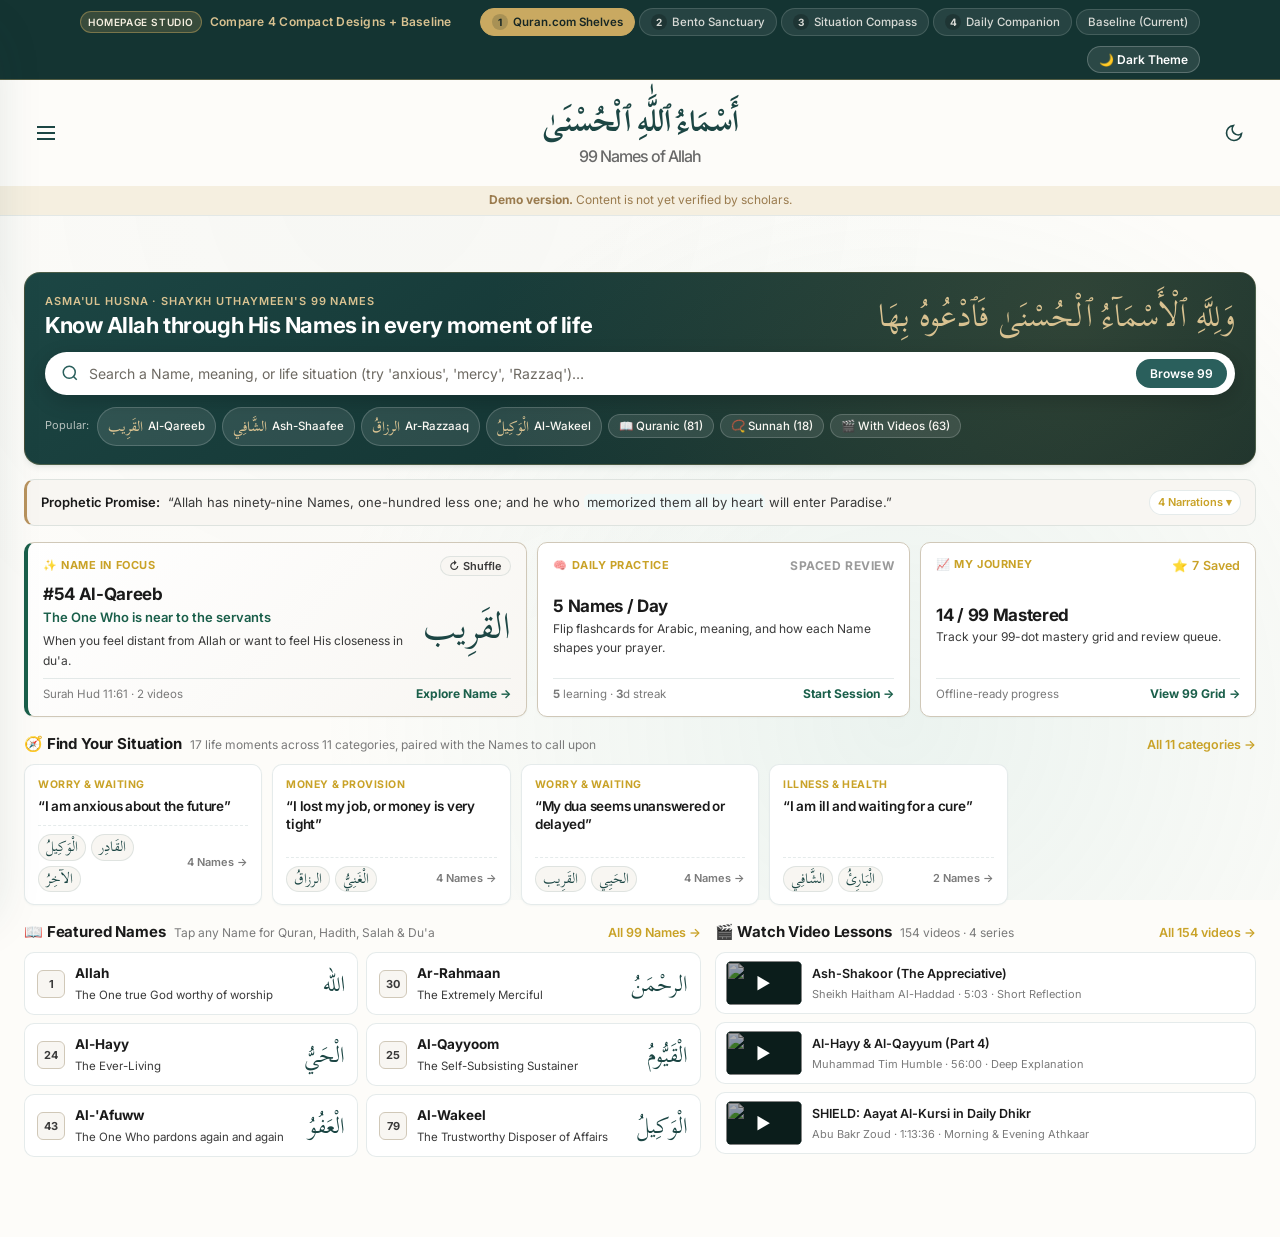
==== iterations/index.html @ 53c4d2c4 "feat: add situations, videos, hadith narrations, and interactive homepage iterations studio" ====
<!DOCTYPE html>
<html lang="en">
<head>
  <meta charset="UTF-8">
  <meta name="viewport" content="width=device-width, initial-scale=1.0">
  <meta name="description" content="Homepage Design Iterations for Names of Allah PWA — Inspired by Quran.com & Usul.ai">
  <meta name="theme-color" content="#2A5F5C">

  <link rel="icon" type="image/svg+xml" href="../assets/icons/icon.svg?v=17">

  <!-- Fonts -->
  <link rel="preconnect" href="https://fonts.googleapis.com">
  <link rel="preconnect" href="https://fonts.gstatic.com" crossorigin>
  <link href="https://fonts.googleapis.com/css2?family=Inter:wght@400;500;600;700&family=Scheherazade+New:wght@400;700&display=swap" rel="stylesheet">

  <!-- Parent PWA Styles -->
  <link rel="stylesheet" href="../css/variables.css">
  <link rel="stylesheet" href="../css/base.css">
  <link rel="stylesheet" href="../css/components.css">
  <link rel="stylesheet" href="../css/names.css">
  <link rel="stylesheet" href="../css/memorization.css">
  <link rel="stylesheet" href="../css/progress.css">
  <link rel="stylesheet" href="../css/situations.css">

  <!-- Iterations Styles -->
  <link rel="stylesheet" href="./iterations.css">

  <title>99 Names of Allah — Homepage Design Iterations</title>

  <!-- Rewrite ./data/* fetches to ../data/* so unmodified parent ES modules work from /iterations/ -->
  <script>
    const _origFetch = window.fetch.bind(window);
    window.fetch = function(resource, init) {
      if (typeof resource === 'string' && resource.startsWith('./data/')) {
        resource = '../' + resource.slice(2);
      }
      return _origFetch(resource, init);
    };
  </script>
</head>
<body data-default-iter="v1">

  <a href="#mainContent" class="skip-link">Skip to main content</a>

  <!-- Sticky Iteration Switcher Bar -->
  <div class="iter-studio-bar" role="region" aria-label="Homepage iteration switcher">
    <div class="iter-studio-inner">
      <div class="iter-studio-brand">
        <span class="iter-studio-badge">Homepage Studio</span>
        <span>Compare 4 Compact Designs + Baseline</span>
      </div>
      <div class="iter-tabs" role="tablist">
        <button type="button" class="iter-tab active" role="tab" aria-selected="true" data-iter="v1">
          <span class="iter-tab-num">1</span> Quran.com Shelves
        </button>
        <button type="button" class="iter-tab" role="tab" aria-selected="false" data-iter="v2">
          <span class="iter-tab-num">2</span> Bento Sanctuary
        </button>
        <button type="button" class="iter-tab" role="tab" aria-selected="false" data-iter="v3">
          <span class="iter-tab-num">3</span> Situation Compass
        </button>
        <button type="button" class="iter-tab" role="tab" aria-selected="false" data-iter="v4">
          <span class="iter-tab-num">4</span> Daily Companion
        </button>
        <button type="button" class="iter-tab" role="tab" aria-selected="false" data-iter="baseline">
          Baseline (Current)
        </button>
      </div>
    </div>
  </div>

  <!-- Standard PWA Header -->
  <header class="header">
    <div class="container">
      <div class="header-content">
        <button class="btn-icon btn-menu" aria-label="Open menu" aria-expanded="false" aria-controls="navDrawer" id="menuToggle">
          <svg width="24" height="24" viewBox="0 0 24 24" fill="none" stroke="currentColor" stroke-width="2">
            <line x1="3" y1="12" x2="21" y2="12"></line>
            <line x1="3" y1="6" x2="21" y2="6"></line>
            <line x1="3" y1="18" x2="21" y2="18"></line>
          </svg>
        </button>

        <h1 class="header-title">
          <a href="#welcome" class="header-link" id="headerHomeLink">
            <span class="arabic-small" lang="ar" dir="rtl">أَسْمَاءُ ٱللَّٰهِ ٱلْحُسْنَىٰ</span>
            <span class="header-subtitle">99 Names of Allah</span>
          </a>
        </h1>

        <button class="btn-icon btn-theme" id="themeToggle" aria-label="Switch to dark mode" title="Toggle dark mode">
          <svg class="icon-moon" width="20" height="20" viewBox="0 0 24 24" fill="none" stroke="currentColor" stroke-width="2">
            <path d="M21 12.79A9 9 0 1 1 11.21 3 7 7 0 0 0 21 12.79z"/>
          </svg>
          <svg class="icon-sun" width="20" height="20" viewBox="0 0 24 24" fill="none" stroke="currentColor" stroke-width="2" style="display:none">
            <circle cx="12" cy="12" r="5"/>
            <line x1="12" y1="1" x2="12" y2="3"/><line x1="12" y1="21" x2="12" y2="23"/>
            <line x1="4.22" y1="4.22" x2="5.64" y2="5.64"/><line x1="18.36" y1="18.36" x2="19.78" y2="19.78"/>
            <line x1="1" y1="12" x2="3" y2="12"/><line x1="21" y1="12" x2="23" y2="12"/>
            <line x1="4.22" y1="19.78" x2="5.64" y2="18.36"/><line x1="18.36" y1="5.64" x2="19.78" y2="4.22"/>
          </svg>
        </button>
      </div>
    </div>
    <p class="demo-banner" role="note">
      <strong>Demo version.</strong> Content is not yet verified by scholars.
    </p>
  </header>

  <!-- Navigation Drawer -->
  <nav class="nav-drawer" id="navDrawer" aria-hidden="true">
    <div class="nav-overlay" id="navOverlay"></div>
    <div class="nav-content">
      <div class="nav-header">
        <h2 class="nav-title">Menu</h2>
        <button class="btn-icon btn-close" aria-label="Close menu" id="navClose">
          <svg width="24" height="24" viewBox="0 0 24 24" fill="none" stroke="currentColor" stroke-width="2">
            <line x1="18" y1="6" x2="6" y2="18"></line>
            <line x1="6" y1="6" x2="18" y2="18"></line>
          </svg>
        </button>
      </div>

      <ul class="nav-menu">
        <li><a href="#welcome" class="nav-link active" data-view="welcome"><span>Home</span></a></li>
        <li><a href="#browse" class="nav-link" data-view="browse"><span>Browse All</span></a></li>
        <li><a href="#situations" class="nav-link" data-view="situations"><span>Find Your Situation</span></a></li>
        <li><a href="#videos" class="nav-link" data-view="videos"><span>Videos</span></a></li>
        <li><a href="#memorize" class="nav-link" data-view="memorize"><span>Memorize</span></a></li>
        <li><a href="#progress" class="nav-link" data-view="progress"><span>My Progress</span></a></li>
        <li><a href="#favorites" class="nav-link" data-view="favorites"><span>Favorites</span></a></li>
      </ul>

      <div class="nav-footer">
        <p class="text-sm text-muted">Demo version · v1.16</p>
        <p class="text-sm text-muted">Based on Shaykh Uthaymeen's list</p>
      </div>
    </div>
  </nav>

  <!-- Main Content -->
  <main class="main" id="mainContent">
    <div class="container">

      <!-- ==================================================================
           WELCOME VIEW (Contains all 4 Homepage Iterations + Baseline)
           ================================================================== -->
      <div class="view iter-welcome-view" id="welcomeView">

        <!-- ================================================================
             ITERATION 1: QURAN.COM INSPIRED (Hero Search + Continue + Shelves)
             ================================================================ -->
        <section class="iter-pane active" data-iter-pane="v1" aria-label="Iteration 1: Quran.com Inspired">

          <!-- 1A. Compact Hero with Instant Search & Popular Pills -->
          <div class="v1-hero">
            <div class="v1-hero-top">
              <div class="v1-hero-title-block">
                <div class="v1-hero-eyebrow">Asma'ul Husna · Shaykh Uthaymeen's 99 Names</div>
                <h2 class="v1-hero-heading">Know Allah through His Names in every moment of life</h2>
              </div>
              <div class="v1-hero-calligraphy" lang="ar" dir="rtl">وَلِلَّهِ ٱلْأَسْمَآءُ ٱلْحُسْنَىٰ فَٱدْعُوهُ بِهَا</div>
            </div>

            <!-- Instant Search Bar (Searches 99 Names + 17 Situations live) -->
            <div class="v1-search-box">
              <div class="v1-search-input-wrap">
                <svg class="v1-search-icon" width="18" height="18" viewBox="0 0 24 24" fill="none" stroke="currentColor" stroke-width="2">
                  <circle cx="11" cy="11" r="8"/><line x1="21" y1="21" x2="16.65" y2="16.65"/>
                </svg>
                <input
                  id="v1QuickSearch"
                  class="v1-search-input"
                  type="search"
                  placeholder="Search a Name, meaning, or life situation (try 'anxious', 'mercy', 'Razzaq')…"
                  autocomplete="off"
                  spellcheck="false"
                >
                <button type="button" class="v1-search-btn" data-switch-view="browse">Browse 99</button>
              </div>
              <div id="v1SearchDropdown" class="v1-search-dropdown hidden"></div>
            </div>

            <!-- Quran.com-style Quick Pills under search -->
            <div class="v1-quick-pills">
              <span class="v1-pill-label">Popular:</span>
              <button type="button" class="v1-quick-pill" data-open-name="54">
                <span class="v1-quick-pill-ar" lang="ar">القَرِيب</span> Al-Qareeb
              </button>
              <button type="button" class="v1-quick-pill" data-open-name="90">
                <span class="v1-quick-pill-ar" lang="ar">الشَّافِي</span> Ash-Shaafee
              </button>
              <button type="button" class="v1-quick-pill" data-open-name="32">
                <span class="v1-quick-pill-ar" lang="ar">الرزاقُ</span> Ar-Razzaaq
              </button>
              <button type="button" class="v1-quick-pill" data-open-name="79">
                <span class="v1-quick-pill-ar" lang="ar">الْوَكِيلُ</span> Al-Wakeel
              </button>
              <button type="button" class="v1-quick-pill" data-switch-view="browse" data-filter-type="quran">
                📖 Quranic (81)
              </button>
              <button type="button" class="v1-quick-pill" data-switch-view="browse" data-filter-type="sunnah">
                📿 Sunnah (18)
              </button>
              <button type="button" class="v1-quick-pill" data-switch-view="browse" data-filter-type="videos">
                🎬 With Videos (63)
              </button>
            </div>
          </div>

          <!-- 1B. Collapsible 1-Line Hadith Ribbon (Keeps authentic hadith without pushing page down) -->
          <details class="compact-hadith-bar" data-hadith-widget>
            <summary class="compact-hadith-summary">
              <span class="compact-hadith-quote">
                <strong>Prophetic Promise:</strong>
                <span data-hadith-en>“Allah has ninety-nine Names, one-hundred less one; and he who <mark class="hadith-key">memorized them all by heart</mark> will enter Paradise.”</span>
              </span>
              <span class="compact-hadith-toggle">4 Narrations ▾</span>
            </summary>
            <div class="compact-hadith-expanded">
              <div class="compact-hadith-ar-full" data-hadith-ar lang="ar" dir="rtl">
                إِنَّ لِلَّهِ تِسْعَةً وَتِسْعِينَ اسْمًا مِائَةً إِلاَّ وَاحِدًا، مَنْ <mark class="hadith-key">أَحْصَاهَا</mark> دَخَلَ الْجَنَّةَ
              </div>
              <div class="compact-hadith-narrations">
                <div class="compact-narration-pills">
                  <button type="button" class="compact-narration-pill active" data-narration-idx="0">Bukhari 7392 (Memorized)</button>
                  <button type="button" class="compact-narration-pill" data-narration-idx="1">Bukhari 2736 (Knows them)</button>
                  <button type="button" class="compact-narration-pill" data-narration-idx="2">Muslim 2677b (Enumerates)</button>
                  <button type="button" class="compact-narration-pill" data-narration-idx="3">Bukhari 6410 (Acts upon)</button>
                </div>
                <span class="text-xs text-muted" data-hadith-ref>
                  <a href="https://sunnah.com/bukhari:7392" target="_blank" rel="noopener noreferrer">Sahih al-Bukhari 7392 ↗</a>
                </span>
              </div>
            </div>
          </details>

          <!-- 1C. "Start / Continue" 3-Column Row (Quran.com Start Reading + My Quran + Goal) -->
          <div class="v1-continue-grid">
            <!-- Card 1: Name in Focus (Interactive Shuffle) -->
            <div class="v1-spotlight-card primary-spotlight">
              <div class="v1-card-kicker">
                <span>✨ Name in Focus</span>
                <button type="button" class="v1-shuffle-btn" id="v1ShuffleBtn" title="Show another Name">↻ Shuffle</button>
              </div>
              <div class="v1-spotlight-main">
                <div>
                  <h3 class="v1-spotlight-translit" id="v1SpotTranslit">#54 Al-Qareeb</h3>
                  <p class="v1-spotlight-meaning" id="v1SpotMeaning">The One Who is near to the servants</p>
                  <p class="v1-spotlight-invoke" id="v1SpotInvoke">When you feel distant from Allah or want to feel His closeness in du'a.</p>
                </div>
                <div class="v1-spotlight-arabic" id="v1SpotArabic" lang="ar" dir="rtl">القَرِيب</div>
              </div>
              <div class="v1-spotlight-footer">
                <span class="v1-spotlight-ref" id="v1SpotRef">Surah Hud 11:61 · 2 videos</span>
                <button type="button" class="v1-spotlight-cta" id="v1SpotExplore" data-open-name="54">
                  Explore Name →
                </button>
              </div>
            </div>

            <!-- Card 2: Daily Practice (Memorize) -->
            <div class="v1-spotlight-card">
              <div class="v1-card-kicker">
                <span>🧠 Daily Practice</span>
                <span class="text-xs text-muted">Spaced Review</span>
              </div>
              <div>
                <h3 class="v1-spotlight-translit">5 Names / Day</h3>
                <p class="v1-spotlight-invoke">Flip flashcards for Arabic, meaning, and how each Name shapes your prayer.</p>
              </div>
              <div class="v1-spotlight-footer">
                <span class="v1-spotlight-ref"><strong data-stat="learning-count">0</strong> learning · <strong data-stat="streak-count">0</strong>d streak</span>
                <button type="button" class="v1-spotlight-cta" data-switch-view="memorize">
                  Start Session →
                </button>
              </div>
            </div>

            <!-- Card 3: My Progress & Favorites -->
            <div class="v1-spotlight-card">
              <div class="v1-card-kicker">
                <span>📈 My Journey</span>
                <button type="button" class="shelf-link" data-switch-view="favorites">⭐ <span data-stat="favorites-count">0</span> Saved</button>
              </div>
              <div>
                <h3 class="v1-spotlight-translit"><span data-stat="mastered-count">0</span> / 99 Mastered</h3>
                <p class="v1-spotlight-invoke">Track your 99-dot mastery grid and review queue.</p>
              </div>
              <div class="v1-spotlight-footer">
                <span class="v1-spotlight-ref">Offline-ready progress</span>
                <button type="button" class="v1-spotlight-cta" data-switch-view="progress">
                  View 99 Grid →
                </button>
              </div>
            </div>
          </div>

          <!-- 1D. Horizontal Shelf: "What Are You Going Through?" (Quran.com Learning Plans pattern) -->
          <div class="v1-shelf-section">
            <div class="shelf-header">
              <div class="shelf-title-group">
                <h3 class="shelf-title">🧭 Find Your Situation</h3>
                <span class="shelf-subtitle">17 life moments across 11 categories, paired with the Names to call upon</span>
              </div>
              <button type="button" class="shelf-link" data-switch-view="situations">All 11 categories →</button>
            </div>

            <div class="v1-situation-scroller">
              <article class="v1-sit-card" data-open-situation="S05">
                <div>
                  <span class="v1-sit-cat">Worry & Waiting</span>
                  <h4 class="v1-sit-title">“I am anxious about the future”</h4>
                </div>
                <div class="v1-sit-names-preview">
                  <div class="v1-sit-ar-chips">
                    <span class="v1-sit-ar-chip" lang="ar" data-open-name="79" title="Al-Wakeel">الْوَكِيلُ</span>
                    <span class="v1-sit-ar-chip" lang="ar" data-open-name="50" title="Al-Qaadir">القَادِر</span>
                    <span class="v1-sit-ar-chip" lang="ar" data-open-name="7" title="Al-Aakhir">الآخِرُ</span>
                  </div>
                  <span class="v1-sit-count">4 Names →</span>
                </div>
              </article>

              <article class="v1-sit-card" data-open-situation="S03">
                <div>
                  <span class="v1-sit-cat">Money & Provision</span>
                  <h4 class="v1-sit-title">“I lost my job, or money is very tight”</h4>
                </div>
                <div class="v1-sit-names-preview">
                  <div class="v1-sit-ar-chips">
                    <span class="v1-sit-ar-chip" lang="ar" data-open-name="32" title="Ar-Razzaaq">الرزاقُ</span>
                    <span class="v1-sit-ar-chip" lang="ar" data-open-name="48" title="Al-Ghaniyy">الْغَنِيُّ</span>
                  </div>
                  <span class="v1-sit-count">4 Names →</span>
                </div>
              </article>

              <article class="v1-sit-card" data-open-situation="S06">
                <div>
                  <span class="v1-sit-cat">Worry & Waiting</span>
                  <h4 class="v1-sit-title">“My dua seems unanswered or delayed”</h4>
                </div>
                <div class="v1-sit-names-preview">
                  <div class="v1-sit-ar-chips">
                    <span class="v1-sit-ar-chip" lang="ar" data-open-name="54" title="Al-Qareeb">القَرِيب</span>
                    <span class="v1-sit-ar-chip" lang="ar" data-open-name="85" title="Al-Hayyiyu">الحَيِي</span>
                  </div>
                  <span class="v1-sit-count">4 Names →</span>
                </div>
              </article>

              <article class="v1-sit-card" data-open-situation="S02">
                <div>
                  <span class="v1-sit-cat">Illness & Health</span>
                  <h4 class="v1-sit-title">“I am ill and waiting for a cure”</h4>
                </div>
                <div class="v1-sit-names-preview">
                  <div class="v1-sit-ar-chips">
                    <span class="v1-sit-ar-chip" lang="ar" data-open-name="90" title="Ash-Shaafee">الشَّافِي</span>
                    <span class="v1-sit-ar-chip" lang="ar" data-open-name="10" title="Al-Baari'">الْبَارِئُ</span>
                  </div>
                  <span class="v1-sit-count">2 Names →</span>
                </div>
              </article>
            </div>
          </div>

          <!-- 1E. Bottom 2-Column Split: Featured Names (Left) + Featured Video Lessons (Right) -->
          <div class="v1-bottom-split">
            <!-- Left: Compact Quran.com Chapter-Card Style Featured Names -->
            <div>
              <div class="shelf-header">
                <div class="shelf-title-group">
                  <h3 class="shelf-title">📖 Featured Names</h3>
                  <span class="shelf-subtitle">Tap any Name for Quran, Hadith, Salah & Du'a</span>
                </div>
                <button type="button" class="shelf-link" data-switch-view="browse">All 99 Names →</button>
              </div>

              <div class="v1-mini-names-grid">
                <button type="button" class="v1-mini-name-card" data-open-name="1">
                  <div class="v1-mini-left">
                    <span class="v1-mini-diamond">1</span>
                    <div class="v1-mini-info">
                      <p class="v1-mini-translit">Allah</p>
                      <p class="v1-mini-meaning">The One true God worthy of worship</p>
                    </div>
                  </div>
                  <span class="v1-mini-arabic" lang="ar" dir="rtl">الله</span>
                </button>

                <button type="button" class="v1-mini-name-card" data-open-name="30">
                  <div class="v1-mini-left">
                    <span class="v1-mini-diamond">30</span>
                    <div class="v1-mini-info">
                      <p class="v1-mini-translit">Ar-Rahmaan</p>
                      <p class="v1-mini-meaning">The Extremely Merciful</p>
                    </div>
                  </div>
                  <span class="v1-mini-arabic" lang="ar" dir="rtl">الرحْمَنُ</span>
                </button>

                <button type="button" class="v1-mini-name-card" data-open-name="24">
                  <div class="v1-mini-left">
                    <span class="v1-mini-diamond">24</span>
                    <div class="v1-mini-info">
                      <p class="v1-mini-translit">Al-Hayy</p>
                      <p class="v1-mini-meaning">The Ever-Living</p>
                    </div>
                  </div>
                  <span class="v1-mini-arabic" lang="ar" dir="rtl">الْحَيُّ</span>
                </button>

                <button type="button" class="v1-mini-name-card" data-open-name="25">
                  <div class="v1-mini-left">
                    <span class="v1-mini-diamond">25</span>
                    <div class="v1-mini-info">
                      <p class="v1-mini-translit">Al-Qayyoom</p>
                      <p class="v1-mini-meaning">The Self-Subsisting Sustainer</p>
                    </div>
                  </div>
                  <span class="v1-mini-arabic" lang="ar" dir="rtl">الْقَيُّومُ</span>
                </button>

                <button type="button" class="v1-mini-name-card" data-open-name="43">
                  <div class="v1-mini-left">
                    <span class="v1-mini-diamond">43</span>
                    <div class="v1-mini-info">
                      <p class="v1-mini-translit">Al-'Afuww</p>
                      <p class="v1-mini-meaning">The One Who pardons again and again</p>
                    </div>
                  </div>
                  <span class="v1-mini-arabic" lang="ar" dir="rtl">الْعَفُوُ</span>
                </button>

                <button type="button" class="v1-mini-name-card" data-open-name="79">
                  <div class="v1-mini-left">
                    <span class="v1-mini-diamond">79</span>
                    <div class="v1-mini-info">
                      <p class="v1-mini-translit">Al-Wakeel</p>
                      <p class="v1-mini-meaning">The Trustworthy Disposer of Affairs</p>
                    </div>
                  </div>
                  <span class="v1-mini-arabic" lang="ar" dir="rtl">الْوَكِيلُ</span>
                </button>
              </div>
            </div>

            <!-- Right: Playable Video Lessons from the 4 Scholar Series -->
            <div>
              <div class="shelf-header">
                <div class="shelf-title-group">
                  <h3 class="shelf-title">🎬 Watch Video Lessons</h3>
                  <span class="shelf-subtitle">154 videos · 4 series</span>
                </div>
                <button type="button" class="shelf-link" data-switch-view="videos">All 154 videos →</button>
              </div>

              <div class="v1-video-stack">
                <button type="button" class="v1-video-card" data-open-video="D6IfMaJ143w" data-video-title="Ash-Shakoor — Sheikh Haitham Al-Haddad">
                  <div class="v1-video-thumb">
                    <img src="https://i.ytimg.com/vi/D6IfMaJ143w/mqdefault.jpg" alt="" loading="lazy">
                    <span class="v1-video-play-badge">▶</span>
                  </div>
                  <div class="v1-video-meta">
                    <p class="v1-video-title">Ash-Shakoor (The Appreciative)</p>
                    <p class="v1-video-sub">Sheikh Haitham Al-Haddad · 5:03 · Short Reflection</p>
                  </div>
                </button>

                <button type="button" class="v1-video-card" data-open-video="m7tYVnMOUEQ" data-video-title="Al-Hayy Al-Qayyum — Ustadh Muhammad Tim Humble">
                  <div class="v1-video-thumb">
                    <img src="https://i.ytimg.com/vi/m7tYVnMOUEQ/mqdefault.jpg" alt="" loading="lazy">
                    <span class="v1-video-play-badge">▶</span>
                  </div>
                  <div class="v1-video-meta">
                    <p class="v1-video-title">Al-Hayy & Al-Qayyum (Part 4)</p>
                    <p class="v1-video-sub">Muhammad Tim Humble · 56:00 · Deep Explanation</p>
                  </div>
                </button>

                <button type="button" class="v1-video-card" data-open-video="OjQzhRf9SK4" data-video-title="Aayat Al-Kursi (Part 1) — Ustadh Abu Bakr Zoud">
                  <div class="v1-video-thumb">
                    <img src="https://i.ytimg.com/vi/OjQzhRf9SK4/mqdefault.jpg" alt="" loading="lazy">
                    <span class="v1-video-play-badge">▶</span>
                  </div>
                  <div class="v1-video-meta">
                    <p class="v1-video-title">SHIELD: Aayat Al-Kursi in Daily Dhikr</p>
                    <p class="v1-video-sub">Abu Bakr Zoud · 1:13:36 · Morning & Evening Athkaar</p>
                  </div>
                </button>
              </div>
            </div>
          </div>

        </section>

        <!-- ================================================================
             ITERATION 2: COMPACT BENTO SANCTUARY (All 6 App Pillars in 1 Grid)
             ================================================================ -->
        <section class="iter-pane" data-iter-pane="v2" aria-label="Iteration 2: Bento Sanctuary">

          <div class="v2-bento-grid">

            <!-- Bento Cell 1 (7 Cols): Interactive Name Spotlight with Worship Lenses -->
            <div class="bento-cell bento-hero-name">
              <div>
                <div class="bento-hero-top">
                  <div>
                    <span class="iter-studio-badge">Name in Focus · Interactive</span>
                    <h2 style="color:#FFF; font-size:22px; margin:6px 0 2px" id="v2SpotTranslit">#90 Ash-Shaafee</h2>
                    <p style="color:var(--gold-300); font-weight:600; font-size:14px; margin:0" id="v2SpotMeaning">The One Who Cures</p>
                  </div>
                  <div class="bento-hero-Arabic" id="v2SpotArabic" lang="ar" dir="rtl">الشَّافِي</div>
                </div>

                <!-- Interactive Lens Switcher -->
                <div class="bento-worship-pills" role="tablist">
                  <button type="button" class="bento-worship-pill active" data-v2-lens="when_to_invoke">When to Invoke</button>
                  <button type="button" class="bento-worship-pill" data-v2-lens="in_salah">In Salah</button>
                  <button type="button" class="bento-worship-pill" data-v2-lens="in_dua">In Du'a</button>
                  <button type="button" class="bento-worship-pill" data-v2-lens="al_ghazali">Al-Ghazali</button>
                </div>

                <div class="bento-worship-box" id="v2SpotLensBox">
                  When you or a loved one are sick, in pain, or seeking healing of the body and heart.
                </div>
              </div>

              <div style="display:flex; align-items:center; justify-content:space-between; gap:8px; flex-wrap:wrap">
                <button type="button" class="v1-quick-pill" id="v2ShuffleBtn">↻ Try Another Name</button>
                <button type="button" class="v1-search-btn" style="background:var(--gold-400); color:#162624" id="v2SpotExplore" data-open-name="90">
                  Open Full Name Card →
                </button>
              </div>
            </div>

            <!-- Bento Cell 2 (5 Cols): Find Your Situation (6 Tappable Situation Chips) -->
            <div class="bento-cell bento-situations">
              <div>
                <div class="shelf-header" style="margin-bottom:4px">
                  <h3 class="shelf-title">🧭 Find Your Situation</h3>
                  <button type="button" class="shelf-link" data-switch-view="situations">All 17 →</button>
                </div>
                <p class="text-xs text-muted" style="margin:0">Tap what you are facing to see the Names that help:</p>

                <div class="bento-sit-chips">
                  <button type="button" class="bento-sit-chip" data-open-situation="S05">
                    <span class="bento-sit-chip-title">Anxious about the future</span>
                    <span class="bento-sit-chip-names">Al-Wakeel · Al-Qaadir →</span>
                  </button>
                  <button type="button" class="bento-sit-chip" data-open-situation="S03">
                    <span class="bento-sit-chip-title">Money or job is tight</span>
                    <span class="bento-sit-chip-names">Ar-Razzaaq · Al-Ghaniyy →</span>
                  </button>
                  <button type="button" class="bento-sit-chip" data-open-situation="S02">
                    <span class="bento-sit-chip-title">Waiting for a cure</span>
                    <span class="bento-sit-chip-names">Ash-Shaafee · Al-Baari' →</span>
                  </button>
                  <button type="button" class="bento-sit-chip" data-open-situation="S06">
                    <span class="bento-sit-chip-title">Du'a feels delayed</span>
                    <span class="bento-sit-chip-names">Al-Qareeb · Al-Hayyiyu →</span>
                  </button>
                  <button type="button" class="bento-sit-chip" data-open-situation="S07">
                    <span class="bento-sit-chip-title">Repeating the same sin</span>
                    <span class="bento-sit-chip-names">Al-'Afuww · Al-Ghafoor →</span>
                  </button>
                  <button type="button" class="bento-sit-chip" data-open-situation="S09">
                    <span class="bento-sit-chip-title">Feeling completely alone</span>
                    <span class="bento-sit-chip-names">Al-Ahad · Al-Baatin →</span>
                  </button>
                </div>
              </div>
              <span class="text-xs text-muted">Covers 11 life categories · Draft links from dataset</span>
            </div>

            <!-- Bento Cell 3 (6 Cols): Browse All 99 Names (6 Calligraphy Tiles + Filters) -->
            <div class="bento-cell bento-browse">
              <div>
                <div class="shelf-header" style="margin-bottom:4px">
                  <h3 class="shelf-title">📖 Browse All 99 Names</h3>
                  <button type="button" class="shelf-link" data-switch-view="browse">Open Directory →</button>
                </div>
                <p class="text-xs text-muted" style="margin:0">Tap any Name to inspect Quranic proof, Hadith, and worship notes:</p>

                <div class="bento-arabic-strip">
                  <button type="button" class="bento-arabic-tile" data-open-name="1">
                    <span class="bento-arabic-tile-ar" lang="ar">الله</span>
                    <span class="bento-arabic-tile-en">#1 Allah</span>
                    <span class="bento-arabic-tile-sub">The True God</span>
                  </button>
                  <button type="button" class="bento-arabic-tile" data-open-name="30">
                    <span class="bento-arabic-tile-ar" lang="ar">الرحْمَنُ</span>
                    <span class="bento-arabic-tile-en">#30 Ar-Rahmaan</span>
                    <span class="bento-arabic-tile-sub">Extremely Merciful</span>
                  </button>
                  <button type="button" class="bento-arabic-tile" data-open-name="24">
                    <span class="bento-arabic-tile-ar" lang="ar">الْحَيُّ</span>
                    <span class="bento-arabic-tile-en">#24 Al-Hayy</span>
                    <span class="bento-arabic-tile-sub">The Ever-Living</span>
                  </button>
                  <button type="button" class="bento-arabic-tile" data-open-name="25">
                    <span class="bento-arabic-tile-ar" lang="ar">الْقَيُّومُ</span>
                    <span class="bento-arabic-tile-en">#25 Al-Qayyoom</span>
                    <span class="bento-arabic-tile-sub">All-Sustaining</span>
                  </button>
                  <button type="button" class="bento-arabic-tile" data-open-name="47">
                    <span class="bento-arabic-tile-ar" lang="ar">الْغَفُورُ</span>
                    <span class="bento-arabic-tile-en">#47 Al-Ghafoor</span>
                    <span class="bento-arabic-tile-sub">All-Forgiving</span>
                  </button>
                  <button type="button" class="bento-arabic-tile" data-open-name="79">
                    <span class="bento-arabic-tile-ar" lang="ar">الْوَكِيلُ</span>
                    <span class="bento-arabic-tile-en">#79 Al-Wakeel</span>
                    <span class="bento-arabic-tile-sub">Trustworthy Disposer</span>
                  </button>
                </div>
              </div>

              <div style="display:flex; gap:6px; flex-wrap:wrap">
                <button type="button" class="compact-narration-pill" data-switch-view="browse" data-filter-type="quran">81 in Quran</button>
                <button type="button" class="compact-narration-pill" data-switch-view="browse" data-filter-type="sunnah">18 in Sunnah</button>
                <button type="button" class="compact-narration-pill" data-switch-view="browse" data-filter-type="videos">63 with Videos</button>
              </div>
            </div>

            <!-- Bento Cell 4 (6 Cols): 154 Videos Across 4 Scholar Series -->
            <div class="bento-cell bento-videos">
              <div>
                <div class="shelf-header" style="margin-bottom:4px">
                  <h3 class="shelf-title">🎬 154 Scholar Videos</h3>
                  <button type="button" class="shelf-link" data-switch-view="videos">Video Gallery →</button>
                </div>
                <p class="text-xs text-muted" style="margin:0">Tap a series below to play a featured lesson immediately:</p>

                <div class="bento-series-grid">
                  <button type="button" class="bento-series-card" data-open-video="D6IfMaJ143w" data-video-title="Ash-Shakoor — Sheikh Haitham Al-Haddad">
                    <span class="bento-series-count">▶ 76 Short Videos (~5m)</span>
                    <p class="bento-series-name">Ramadan 99 Names Series</p>
                    <span class="bento-series-speaker">Sheikh Haitham Al-Haddad</span>
                  </button>

                  <button type="button" class="bento-series-card" data-open-video="IHhadArDjRs" data-video-title="Part 1: ALLAH — Muhammad Tim Humble">
                    <span class="bento-series-count">▶ 35 Deep Lessons</span>
                    <p class="bento-series-name">Explanation of the Names</p>
                    <span class="bento-series-speaker">Ustadh Muhammad Tim Humble</span>
                  </button>

                  <button type="button" class="bento-series-card" data-open-video="7LyoBs9SCYc" data-video-title="Introduction | Allah — Hisham Abu Yusuf">
                    <span class="bento-series-count">▶ 28 Lessons</span>
                    <p class="bento-series-name">Names & Attributes</p>
                    <span class="bento-series-speaker">Ustadh Hisham Abu Yusuf</span>
                  </button>

                  <button type="button" class="bento-series-card" data-open-video="OjQzhRf9SK4" data-video-title="SHIELD: Aayat Al-Kursi — Abu Bakr Zoud">
                    <span class="bento-series-count">▶ 15 Dhikr Lessons</span>
                    <p class="bento-series-name">SHIELD: Morning & Evening</p>
                    <span class="bento-series-speaker">Ustadh Abu Bakr Zoud</span>
                  </button>
                </div>
              </div>
              <span class="text-xs text-muted">Sorted from 5-minute reflections to full 1-hour classes</span>
            </div>

            <!-- Bento Cell 5 (12 Cols): Practice, Mastery & Favorites Dock -->
            <div class="bento-cell bento-practice-dock">
              <div class="bento-dock-inner">
                <div>
                  <strong style="font-size:14px; color:var(--text-primary)">🧠 Memorization & Mastery</strong>
                  <span class="text-sm text-secondary" style="margin-left:8px">
                    <strong data-stat="mastered-count">0</strong>/99 Mastered ·
                    <strong data-stat="learning-count">0</strong> Learning ·
                    <strong data-stat="favorites-count">0</strong> Starred Favorites
                  </span>
                </div>
                <div class="bento-dock-actions">
                  <button type="button" class="btn btn-primary btn-sm" data-switch-view="memorize">🧠 Practice 5 Flashcards</button>
                  <button type="button" class="btn btn-secondary btn-sm" data-switch-view="progress">📈 99-Dot Mastery Grid</button>
                  <button type="button" class="btn btn-secondary btn-sm" data-switch-view="favorites">⭐ Saved Names</button>
                </div>
              </div>
            </div>

          </div>

        </section>

        <!-- ================================================================
             ITERATION 3: HEART & SITUATION COMPASS (Empathy First + Tab Deck)
             ================================================================ -->
        <section class="iter-pane" data-iter-pane="v3" aria-label="Iteration 3: Situation Compass">

          <div class="v3-compass-header">
            <div class="v3-compass-arabic" lang="ar" dir="rtl">بِسْمِ ٱللَّٰهِ ٱلرَّحْمَٰنِ ٱلرَّحِيمِ</div>
            <h2 class="v3-compass-title">What is your heart carrying today?</h2>
            <p class="v3-compass-sub">Start from a real life moment to see the Names of Allah that speak to it, or use the compact deck below to browse, watch, and memorize.</p>
          </div>

          <!-- 6 Empathy Cards with Direct Name Remedies -->
          <div class="v3-compass-grid">
            <article class="v3-compass-card">
              <div>
                <span class="v1-sit-cat">Worry & Waiting</span>
                <h3 class="v3-compass-quote" data-open-situation="S05">“I am anxious about the future”</h3>
                <p class="v3-compass-point">Place your affair with the Trustworthy Disposer Whose decree and power never fail.</p>
              </div>
              <div class="v3-compass-remedy-bar">
                <button type="button" class="v3-remedy-pill" data-open-name="79">
                  <span class="v3-remedy-pill-ar" lang="ar">الْوَكِيلُ</span> Al-Wakeel
                </button>
                <button type="button" class="v3-remedy-pill" data-open-name="50">
                  <span class="v3-remedy-pill-ar" lang="ar">القَادِر</span> Al-Qaadir
                </button>
                <button type="button" class="shelf-link" data-open-situation="S05">Open →</button>
              </div>
            </article>

            <article class="v3-compass-card">
              <div>
                <span class="v1-sit-cat">Money & Provision</span>
                <h3 class="v3-compass-quote" data-open-situation="S03">“I lost my job, or money is tight”</h3>
                <p class="v3-compass-point">Your provision is written by the Great Provider Who is free of all need.</p>
              </div>
              <div class="v3-compass-remedy-bar">
                <button type="button" class="v3-remedy-pill" data-open-name="32">
                  <span class="v3-remedy-pill-ar" lang="ar">الرزاقُ</span> Ar-Razzaaq
                </button>
                <button type="button" class="v3-remedy-pill" data-open-name="48">
                  <span class="v3-remedy-pill-ar" lang="ar">الْغَنِيُّ</span> Al-Ghaniyy
                </button>
                <button type="button" class="shelf-link" data-open-situation="S03">Open →</button>
              </div>
            </article>

            <article class="v3-compass-card">
              <div>
                <span class="v1-sit-cat">Worry & Waiting</span>
                <h3 class="v3-compass-quote" data-open-situation="S06">“My du'a seems unanswered”</h3>
                <p class="v3-compass-point">He is Near to everyone who calls, and shy to return raised hands empty.</p>
              </div>
              <div class="v3-compass-remedy-bar">
                <button type="button" class="v3-remedy-pill" data-open-name="54">
                  <span class="v3-remedy-pill-ar" lang="ar">القَرِيب</span> Al-Qareeb
                </button>
                <button type="button" class="v3-remedy-pill" data-open-name="85">
                  <span class="v3-remedy-pill-ar" lang="ar">الحَيِي</span> Al-Hayyiyu
                </button>
                <button type="button" class="shelf-link" data-open-situation="S06">Open →</button>
              </div>
            </article>

            <article class="v3-compass-card">
              <div>
                <span class="v1-sit-cat">Illness & Health</span>
                <h3 class="v3-compass-quote" data-open-situation="S02">“I am ill and waiting for a cure”</h3>
                <p class="v3-compass-point">Call upon the One Who cures every illness and originated your body.</p>
              </div>
              <div class="v3-compass-remedy-bar">
                <button type="button" class="v3-remedy-pill" data-open-name="90">
                  <span class="v3-remedy-pill-ar" lang="ar">الشَّافِي</span> Ash-Shaafee
                </button>
                <button type="button" class="v3-remedy-pill" data-open-name="10">
                  <span class="v3-remedy-pill-ar" lang="ar">الْبَارِئُ</span> Al-Baari'
                </button>
                <button type="button" class="shelf-link" data-open-situation="S02">Open →</button>
              </div>
            </article>

            <article class="v3-compass-card">
              <div>
                <span class="v1-sit-cat">Sin & Returning to Allah</span>
                <h3 class="v3-compass-quote" data-open-situation="S07">“I keep falling into the same sin”</h3>
                <p class="v3-compass-point">Return to the One Who pardons again and again and covers faults extensively.</p>
              </div>
              <div class="v3-compass-remedy-bar">
                <button type="button" class="v3-remedy-pill" data-open-name="43">
                  <span class="v3-remedy-pill-ar" lang="ar">الْعَفُوُ</span> Al-'Afuww
                </button>
                <button type="button" class="v3-remedy-pill" data-open-name="47">
                  <span class="v3-remedy-pill-ar" lang="ar">الْغَفُورُ</span> Al-Ghafoor
                </button>
                <button type="button" class="shelf-link" data-open-situation="S07">Open →</button>
              </div>
            </article>

            <article class="v3-compass-card">
              <div>
                <span class="v1-sit-cat">Loss & Grief</span>
                <h3 class="v3-compass-quote" data-open-situation="S01">“Someone I love has died”</h3>
                <p class="v3-compass-point">Anchor your heart in the Ever-Living and the Last Who remains when all else passes.</p>
              </div>
              <div class="v3-compass-remedy-bar">
                <button type="button" class="v3-remedy-pill" data-open-name="24">
                  <span class="v3-remedy-pill-ar" lang="ar">الْحَيُّ</span> Al-Hayy
                </button>
                <button type="button" class="v3-remedy-pill" data-open-name="7">
                  <span class="v3-remedy-pill-ar" lang="ar">الآخِرُ</span> Al-Aakhir
                </button>
                <button type="button" class="shelf-link" data-open-situation="S01">Open →</button>
              </div>
            </article>
          </div>

          <!-- Compact Tabbed Lower Deck (Browse / Videos / Memorize in 1 Box) -->
          <div class="v3-deck">
            <div class="v3-deck-tabs">
              <div class="v3-deck-tab-group" role="tablist">
                <button type="button" class="v3-deck-tab active" data-v3-tab="names">📖 Explore 99 Names</button>
                <button type="button" class="v3-deck-tab" data-v3-tab="videos">🎬 154 Scholar Videos</button>
                <button type="button" class="v3-deck-tab" data-v3-tab="practice">🧠 Memorize & Progress</button>
              </div>
              <button type="button" class="shelf-link" data-switch-view="situations">Browse all 11 situation categories →</button>
            </div>

            <!-- Panel 1: Names -->
            <div class="v3-deck-panel active" data-v3-panel="names">
              <div class="v1-mini-names-grid" style="grid-template-columns: repeat(auto-fill, minmax(220px, 1fr))">
                <button type="button" class="v1-mini-name-card" data-open-name="1">
                  <div class="v1-mini-left"><span class="v1-mini-diamond">1</span><div class="v1-mini-info"><p class="v1-mini-translit">Allah</p><p class="v1-mini-meaning">The One true God</p></div></div>
                  <span class="v1-mini-arabic" lang="ar">الله</span>
                </button>
                <button type="button" class="v1-mini-name-card" data-open-name="30">
                  <div class="v1-mini-left"><span class="v1-mini-diamond">30</span><div class="v1-mini-info"><p class="v1-mini-translit">Ar-Rahmaan</p><p class="v1-mini-meaning">The Extremely Merciful</p></div></div>
                  <span class="v1-mini-arabic" lang="ar">الرحْمَنُ</span>
                </button>
                <button type="button" class="v1-mini-name-card" data-open-name="31">
                  <div class="v1-mini-left"><span class="v1-mini-diamond">31</span><div class="v1-mini-info"><p class="v1-mini-translit">Ar-Raheem</p><p class="v1-mini-meaning">The Bestower of Mercy</p></div></div>
                  <span class="v1-mini-arabic" lang="ar">الرحِيمُ</span>
                </button>
                <button type="button" class="v1-mini-name-card" data-open-name="97">
                  <div class="v1-mini-left"><span class="v1-mini-diamond">97</span><div class="v1-mini-info"><p class="v1-mini-translit">Al-Mu'tee</p><p class="v1-mini-meaning">The Giver</p></div></div>
                  <span class="v1-mini-arabic" lang="ar">المُعْطِي</span>
                </button>
              </div>
              <div style="margin-top:10px; text-align:right">
                <button type="button" class="shelf-link" data-switch-view="browse">Open full 99 Names directory →</button>
              </div>
            </div>

            <!-- Panel 2: Videos -->
            <div class="v3-deck-panel" data-v3-panel="videos">
              <div class="v1-video-stack" style="display:grid; grid-template-columns:repeat(auto-fit, minmax(260px, 1fr)); gap:10px">
                <button type="button" class="v1-video-card" data-open-video="IHhadArDjRs" data-video-title="Part 1: ALLAH — Muhammad Tim Humble">
                  <div class="v1-video-thumb"><img src="https://i.ytimg.com/vi/IHhadArDjRs/mqdefault.jpg" alt="" loading="lazy"><span class="v1-video-play-badge">▶</span></div>
                  <div class="v1-video-meta"><p class="v1-video-title">Part 1: ALLAH</p><p class="v1-video-sub">Muhammad Tim Humble · 52:22</p></div>
                </button>
                <button type="button" class="v1-video-card" data-open-video="Nskkha--h9A" data-video-title="Ar-Rahman & Ar-Raheem — Muhammad Tim Humble">
                  <div class="v1-video-thumb"><img src="https://i.ytimg.com/vi/Nskkha--h9A/mqdefault.jpg" alt="" loading="lazy"><span class="v1-video-play-badge">▶</span></div>
                  <div class="v1-video-meta"><p class="v1-video-title">Ar-Rahman & Ar-Raheem</p><p class="v1-video-sub">Muhammad Tim Humble · 1:00:51</p></div>
                </button>
                <button type="button" class="v1-video-card" data-open-video="D6IfMaJ143w" data-video-title="Ash-Shakoor — Sheikh Haitham Al-Haddad">
                  <div class="v1-video-thumb"><img src="https://i.ytimg.com/vi/D6IfMaJ143w/mqdefault.jpg" alt="" loading="lazy"><span class="v1-video-play-badge">▶</span></div>
                  <div class="v1-video-meta"><p class="v1-video-title">Ash-Shakoor (Ramadan Series)</p><p class="v1-video-sub">Sheikh Haitham Al-Haddad · 5:03</p></div>
                </button>
              </div>
              <div style="margin-top:10px; text-align:right">
                <button type="button" class="shelf-link" data-switch-view="videos">Browse all 154 videos →</button>
              </div>
            </div>

            <!-- Panel 3: Practice -->
            <div class="v3-deck-panel" data-v3-panel="practice">
              <div class="bento-dock-inner">
                <div>
                  <p style="margin:0; font-weight:600; color:var(--text-primary)">Spaced Repetition Flashcards & 99-Dot Mastery</p>
                  <p class="text-xs text-muted" style="margin:2px 0 0">
                    Mastered: <strong data-stat="mastered-count">0</strong>/99 ·
                    Learning: <strong data-stat="learning-count">0</strong> ·
                    Favorites: <strong data-stat="favorites-count">0</strong>
                  </p>
                </div>
                <div class="bento-dock-actions">
                  <button type="button" class="btn btn-primary btn-sm" data-switch-view="memorize">Start Flashcards</button>
                  <button type="button" class="btn btn-secondary btn-sm" data-switch-view="progress">My Progress</button>
                  <button type="button" class="btn btn-secondary btn-sm" data-switch-view="favorites">Favorites</button>
                </div>
              </div>
            </div>
          </div>

        </section>

        <!-- ================================================================
             ITERATION 4: DAILY COMPANION SPLIT-DECK (Worship Card + Stacks)
             ================================================================ -->
        <section class="iter-pane" data-iter-pane="v4" aria-label="Iteration 4: Daily Companion Split-Deck">

          <div class="v4-split-layout">

            <!-- Left Column: Interactive Daily Name & Worship Companion Card -->
            <div class="v4-worship-card">
              <div class="v4-worship-header">
                <span class="v1-card-kicker">✨ Daily Worship Companion</span>
                <button type="button" class="v1-shuffle-btn" id="v4ShuffleBtn">↻ Next Name</button>
              </div>

              <div class="v4-name-stage">
                <div class="v4-name-arabic" id="v4SpotArabic" lang="ar" dir="rtl">القَرِيب</div>
                <h2 class="v4-name-translit" id="v4SpotTranslit">#54 Al-Qareeb</h2>
                <p class="v4-name-meaning" id="v4SpotMeaning">The One Who is near to the servants</p>
              </div>

              <!-- 4-Lens Switcher (Meaning / In Salah / In Du'a / Al-Ghazali) -->
              <div class="v4-lens-tabs" role="tablist">
                <button type="button" class="v4-lens-tab active" data-v4-lens="meaning">Aqeedah</button>
                <button type="button" class="v4-lens-tab" data-v4-lens="salah">In Salah</button>
                <button type="button" class="v4-lens-tab" data-v4-lens="dua">In Du'a</button>
                <button type="button" class="v4-lens-tab" data-v4-lens="ghazali">Al-Ghazali</button>
              </div>

              <div class="v4-lens-body" id="v4SpotLensBody">
                Allah is close to His servants by His knowledge, hearing, seeing, and mercy—especially when you bow, prostrate, and call upon Him sincerely.
              </div>

              <div style="display:flex; align-items:center; justify-content:space-between; gap:8px">
                <span class="text-xs text-muted" id="v4SpotRef">Surah Hud 11:61</span>
                <button type="button" class="btn btn-primary btn-sm" id="v4SpotExplore" data-open-name="54">
                  Full Details & Proof →
                </button>
              </div>
            </div>

            <!-- Right Column: Compact Stacked Shelves -->
            <div class="v4-right-stack">

              <!-- Stack 1: Situations -->
              <div class="v4-stack-box">
                <div class="shelf-header" style="margin-bottom:6px">
                  <h3 class="shelf-title">🧭 Find Your Situation</h3>
                  <button type="button" class="shelf-link" data-switch-view="situations">All 11 Categories →</button>
                </div>
                <div class="bento-sit-chips" style="margin:0">
                  <button type="button" class="bento-sit-chip" data-open-situation="S05">
                    <span class="bento-sit-chip-title">Anxious about the future</span>
                    <span class="bento-sit-chip-names">Al-Wakeel · Al-Qaadir</span>
                  </button>
                  <button type="button" class="bento-sit-chip" data-open-situation="S03">
                    <span class="bento-sit-chip-title">Money or job is tight</span>
                    <span class="bento-sit-chip-names">Ar-Razzaaq · Al-Ghaniyy</span>
                  </button>
                  <button type="button" class="bento-sit-chip" data-open-situation="S02">
                    <span class="bento-sit-chip-title">Ill & waiting for a cure</span>
                    <span class="bento-sit-chip-names">Ash-Shaafee · Al-Baari'</span>
                  </button>
                  <button type="button" class="bento-sit-chip" data-open-situation="S08">
                    <span class="bento-sit-chip-title">Wronged by people</span>
                    <span class="bento-sit-chip-names">An-Naseer · Al-A'laa</span>
                  </button>
                </div>
              </div>

              <!-- Stack 2: Videos -->
              <div class="v4-stack-box">
                <div class="shelf-header" style="margin-bottom:6px">
                  <h3 class="shelf-title">🎬 Featured Video Lessons</h3>
                  <button type="button" class="shelf-link" data-switch-view="videos">All 154 Videos →</button>
                </div>
                <div class="v1-video-stack">
                  <button type="button" class="v1-video-card" data-open-video="D6IfMaJ143w" data-video-title="Ash-Shakoor — Sheikh Haitham Al-Haddad">
                    <div class="v1-video-thumb"><img src="https://i.ytimg.com/vi/D6IfMaJ143w/mqdefault.jpg" alt="" loading="lazy"><span class="v1-video-play-badge">▶</span></div>
                    <div class="v1-video-meta"><p class="v1-video-title">Ash-Shakoor — 5-Min Reflection</p><p class="v1-video-sub">Sheikh Haitham Al-Haddad · 5:03</p></div>
                  </button>
                  <button type="button" class="v1-video-card" data-open-video="m7tYVnMOUEQ" data-video-title="Al-Hayy Al-Qayyum — Muhammad Tim Humble">
                    <div class="v1-video-thumb"><img src="https://i.ytimg.com/vi/m7tYVnMOUEQ/mqdefault.jpg" alt="" loading="lazy"><span class="v1-video-play-badge">▶</span></div>
                    <div class="v1-video-meta"><p class="v1-video-title">Al-Hayy & Al-Qayyum (Part 4)</p><p class="v1-video-sub">Muhammad Tim Humble · 56:00</p></div>
                  </button>
                </div>
              </div>

              <!-- Stack 3: Quick Directory & Practice -->
              <div class="v4-stack-box">
                <div class="bento-dock-inner">
                  <div>
                    <strong style="font-size:13.5px; color:var(--text-primary)">Directory & Memorization</strong>
                    <p class="text-xs text-muted" style="margin:2px 0 0">
                      <strong data-stat="mastered-count">0</strong>/99 Mastered · <strong data-stat="favorites-count">0</strong> Favorites
                    </p>
                  </div>
                  <div class="bento-dock-actions">
                    <button type="button" class="btn btn-secondary btn-sm" data-switch-view="browse">📖 All 99</button>
                    <button type="button" class="btn btn-primary btn-sm" data-switch-view="memorize">🧠 Memorize</button>
                    <button type="button" class="btn btn-secondary btn-sm" data-switch-view="progress">📈 Progress</button>
                  </div>
                </div>
              </div>

            </div>

          </div>

        </section>

        <!-- ================================================================
             BASELINE: CURRENT HOMEPAGE (For Direct Side-by-Side Comparison)
             ================================================================ -->
        <section class="iter-pane" data-iter-pane="baseline" aria-label="Baseline Current Homepage">
          <div class="welcome-card">
            <h2 class="arabic-large mb-md" lang="ar" dir="rtl">بِسْمِ ٱللَّٰهِ ٱلرَّحْمَٰنِ ٱلرَّحِيمِ</h2>
            <figure class="home-hadith">
              <div class="hadith-slide">
                <p class="home-hadith-lead">The Prophet (ﷺ) said:</p>
                <p class="home-hadith-arabic" lang="ar" dir="rtl">إِنَّ لِلَّهِ تِسْعَةً وَتِسْعِينَ اسْمًا مِائَةً إِلاَّ وَاحِدًا، مَنْ <mark class="hadith-key">أَحْصَاهَا</mark> دَخَلَ الْجَنَّةَ</p>
                <blockquote class="home-hadith-english">
                  <p>“Allah has ninety-nine Names, one-hundred less one; and he who <mark class="hadith-key">memorized them all by heart</mark> will enter Paradise.”</p>
                </blockquote>
                <figcaption class="home-hadith-ref">
                  Narrated by Abu Huraira · <a href="https://sunnah.com/bukhari:7392" target="_blank" rel="noopener noreferrer">Sahih al-Bukhari 7392</a>
                </figcaption>
              </div>
            </figure>

            <p class="text-lg mb-lg">Get to know the 99 Beautiful Names of Allah, and see what they mean for your life.</p>

            <nav class="home-options" aria-label="Main sections">
              <a href="#situations" class="home-option home-option-featured" data-switch-view="situations">
                <span class="home-option-icon" aria-hidden="true">🧭</span>
                <span class="home-option-text">
                  <span class="home-option-title">Find Your Situation</span>
                  <span class="home-option-desc">What are you going through? See the Names that help.</span>
                </span>
              </a>
              <a href="#browse" class="home-option" data-switch-view="browse">
                <span class="home-option-icon" aria-hidden="true">📖</span>
                <span class="home-option-text">
                  <span class="home-option-title">Browse All Names</span>
                  <span class="home-option-desc">Meanings, references and how to use each Name.</span>
                </span>
              </a>
              <a href="#videos" class="home-option" data-switch-view="videos">
                <span class="home-option-icon" aria-hidden="true">🎬</span>
                <span class="home-option-text">
                  <span class="home-option-title">Videos</span>
                  <span class="home-option-desc">Video lessons from 4 series, grouped by Name.</span>
                </span>
              </a>
              <a href="#memorize" class="home-option" data-switch-view="memorize">
                <span class="home-option-icon" aria-hidden="true">🧠</span>
                <span class="home-option-text">
                  <span class="home-option-title">Memorize</span>
                  <span class="home-option-desc">Flashcards with spaced review.</span>
                </span>
              </a>
              <a href="#progress" class="home-option" data-switch-view="progress">
                <span class="home-option-icon" aria-hidden="true">📈</span>
                <span class="home-option-text">
                  <span class="home-option-title">My Progress</span>
                  <span class="home-option-desc">See which Names you have learned.</span>
                </span>
              </a>
              <a href="#favorites" class="home-option" data-switch-view="favorites">
                <span class="home-option-icon" aria-hidden="true">⭐</span>
                <span class="home-option-text">
                  <span class="home-option-title">Favorites</span>
                  <span class="home-option-desc">Names you have saved.</span>
                </span>
              </a>
            </nav>

            <p class="home-footnote text-sm">Based on Shaykh Uthaymeen's list · Names work offline · Videos need internet</p>
          </div>
        </section>

      </div>

      <!-- ==================================================================
           STANDARD APP VIEWS (Browse, Situations, Videos, Memorize, Progress, Favorites)
           ================================================================== -->
      <div class="view hidden" id="browseView">
        <div class="browse-header">
          <h2>All 99 Names</h2>
          <div class="search-wrapper">
            <label for="searchInput" class="sr-only">Search names</label>
            <svg class="search-icon" width="16" height="16" viewBox="0 0 24 24" fill="none" stroke="currentColor" stroke-width="2" aria-hidden="true">
              <circle cx="11" cy="11" r="8"/><line x1="21" y1="21" x2="16.65" y2="16.65"/>
            </svg>
            <input id="searchInput" type="search" placeholder="Search by name, meaning…" autocomplete="off" spellcheck="false">
          </div>
        </div>
        <p id="searchCount" class="search-count hidden"></p>
        <div id="namesList"><p class="text-muted">Loading names...</p></div>
      </div>

      <div class="view hidden" id="situationsView">
        <div id="situationsContent"><p class="text-muted">Loading situations...</p></div>
      </div>

      <div class="view hidden" id="videosView">
        <div id="videosContent"></div>
      </div>

      <div class="view hidden" id="memorizeView">
        <div id="sessionStart" class="session-start">
          <h2 class="mb-lg">Daily Practice</h2>
          <p class="text-lg text-muted mb-lg">Continue your journey of memorizing Allah's Beautiful Names</p>
          <div class="session-stats">
            <div class="stat-card"><span class="stat-number" id="reviewCount">0</span><span class="stat-label">To Review</span></div>
            <div class="stat-card"><span class="stat-number" id="newCount">5</span><span class="stat-label">New Names</span></div>
          </div>
          <button class="btn btn-primary btn-lg" id="startSessionBtn">Start Session</button>
        </div>

        <div id="flashcardSession" class="hidden">
          <div class="session-progress">
            <p class="progress-text" id="progressText">1 / 10</p>
            <div class="progress-bar"><div class="progress-fill" id="progressFill" style="width: 10%"></div></div>
          </div>
          <div class="flashcard-container" id="flashcardContainer">
            <div class="flashcard" id="flashcard">
              <div class="card-face card-front">
                <div class="arabic-text" id="cardArabic">الله</div>
                <div class="tap-prompt">Tap to reveal</div>
              </div>
              <div class="card-face card-back">
                <div class="transliteration" id="cardTransliteration">Allah</div>
                <div class="meaning" id="cardMeaning">The One true God who alone deserves to be worshipped</div>
                <div class="context" id="cardContext"></div>
              </div>
            </div>
          </div>
          <div class="assessment-buttons hidden" id="assessmentButtons">
            <button class="assessment-btn forgot" data-difficulty="forgot"><span class="emoji">😔</span><span class="label">Forgot</span><span class="interval">Tomorrow</span></button>
            <button class="assessment-btn hard" data-difficulty="hard"><span class="emoji">😐</span><span class="label">Hard</span><span class="interval">Tomorrow</span></button>
            <button class="assessment-btn good" data-difficulty="good"><span class="emoji">😊</span><span class="label">Good</span><span class="interval">In 3 days</span></button>
            <button class="assessment-btn easy" data-difficulty="easy"><span class="emoji">🎉</span><span class="label">Easy</span><span class="interval">In 7 days</span></button>
          </div>
        </div>

        <div id="sessionSummary" class="session-summary hidden">
          <div class="summary-icon">🎉</div>
          <h2 class="summary-title">Session Complete!</h2>
          <div class="summary-stats">
            <div class="stat-card"><span class="stat-number" id="summaryCorrect">0</span><span class="stat-label">Reviewed</span></div>
            <div class="stat-card"><span class="stat-number" id="summaryStreak">0</span><span class="stat-label">Day Streak</span></div>
          </div>
          <p class="summary-encouragement" id="summaryMessage">Keep up the great work!</p>
          <div class="summary-actions">
            <button class="btn btn-primary" id="reviewAgainBtn">Review Again</button>
            <button class="btn btn-secondary" id="doneBtn">Done for Today</button>
          </div>
        </div>

        <div id="emptyState" class="empty-state hidden">
          <div class="empty-state-icon">✨</div>
          <h2 class="empty-state-title">All Caught Up!</h2>
          <p class="empty-state-text">You've reviewed all your names for today.</p>
          <button class="btn btn-secondary" id="backToBrowseBtn">Browse Names</button>
        </div>
      </div>

      <div class="view hidden" id="progressView">
        <div class="progress-view-inner">
          <div class="progress-stats" role="list">
            <div class="stat-card stat-mastered"><span class="stat-value" id="statMastered">0</span><span class="stat-label">Mastered</span></div>
            <div class="stat-card stat-learning"><span class="stat-value" id="statLearning">0</span><span class="stat-label">Learning</span></div>
            <div class="stat-card stat-new"><span class="stat-value" id="statNew">99</span><span class="stat-label">New</span></div>
            <div class="stat-card stat-streak"><span class="stat-value" id="statStreak">0</span><span class="stat-label">Day Streak</span></div>
            <div class="stat-card stat-completion"><span class="stat-value" id="statCompletion">0%</span><span class="stat-label">Complete</span></div>
          </div>
          <div class="journey-section">
            <h2 class="journey-heading">Your Journey</h2>
            <p class="journey-subtext" id="journeySubtext">Begin memorizing to track your progress</p>
            <div class="progress-track" id="progressTrack"><div class="progress-fill" id="progressFillBar"></div></div>
            <p class="progress-percentage" id="progressPercentageLabel">0% of 99 names mastered</p>
          </div>
          <div class="dot-grid-section">
            <h2 class="dot-grid-heading">The 99 Names</h2>
            <div class="dot-grid" id="dotGrid" role="list"></div>
          </div>
          <div class="review-queue-section">
            <h2 class="review-queue-heading">Review Queue</h2>
            <p class="review-queue-subtext" id="reviewQueueSubtext">Names due for review today</p>
            <div id="reviewQueueList" class="review-queue-list"></div>
            <div id="reviewQueueActions"></div>
          </div>
        </div>
      </div>

      <div class="view hidden" id="favoritesView">
        <div class="favorites-header">
          <h2>Favorites</h2>
          <p class="text-secondary">Names you've marked for quick access</p>
        </div>
        <div id="favoritesList" class="names-grid"></div>
        <div id="favoritesEmpty" class="empty-state hidden">
          <div class="empty-state-icon">⭐</div>
          <h3 class="empty-state-title">No Favorites Yet</h3>
          <p class="empty-state-text">Tap the star icon on any name to add it to your favorites.</p>
          <button class="btn btn-secondary" data-switch-view="browse">Browse Names</button>
        </div>
      </div>

    </div>
  </main>

  <!-- Self-contained Dark/Light Theme & Interactive Controller for file:// and http:// -->
  <style>
    :root, [data-theme="light"] {
      --color-primary: #1a5f4a;
      --color-primary-rgb: 26, 95, 74;
      --color-accent: #c9a227;
      --border-medium: #d0c8b8;
      --text-muted: #7a7a7a;
      --radius-sm: 6px;
      --radius-md: 10px;
      --radius-lg: 16px;
      --space-sm: 0.5rem;
      --space-xl: 2rem;
    }
    [data-theme="dark"] {
      --color-primary: #2d8a6e;
      --color-primary-rgb: 45, 138, 110;
      --color-accent: #d4b44a;
      --border-medium: #3d3d54;
      --text-muted: #9090a0;
      --bg-primary: #0f111a;
      --bg-secondary: #171a26;
      --bg-card: #1d2130;
      --text-primary: #f1ede4;
      --text-secondary: #b4b8c8;
      --border-light: #2a2f42;
    }
    [data-theme="dark"] body {
      background: #0f111a;
      color: #f1ede4;
    }
    [data-theme="dark"] .v1-hero,
    [data-theme="dark"] .bento-hero-name {
      background: linear-gradient(145deg, #0b2920 0%, #134636 60%, #1c5f4a 100%);
      box-shadow: 0 12px 32px rgba(0, 0, 0, 0.45);
    }
    [data-theme="dark"] .v1-search-bar {
      background: #171a26;
      border-color: #2e3448;
    }
    [data-theme="dark"] .v1-search-bar input {
      color: #f1ede4;
    }
    [data-theme="dark"] .v1-search-pill {
      background: #23283b;
      color: #d4b44a;
      border-color: #343b52;
    }
    [data-theme="dark"] .v1-quick-chip {
      background: rgba(255, 255, 255, 0.1);
      color: #f1ede4;
      border-color: rgba(255, 255, 255, 0.2);
    }
    [data-theme="dark"] .v1-hadith-ribbon,
    [data-theme="dark"] .bento-hadith,
    [data-theme="dark"] .v3-hadith-footer,
    [data-theme="dark"] .v4-hadith-card {
      background: linear-gradient(135deg, rgba(212, 180, 74, 0.12) 0%, rgba(45, 138, 110, 0.12) 100%);
      border-color: rgba(212, 180, 74, 0.35);
    }
    [data-theme="dark"] .v1-shelf-card,
    [data-theme="dark"] .v1-situation-pill,
    [data-theme="dark"] .v1-video-card,
    [data-theme="dark"] .bento-cell,
    [data-theme="dark"] .bento-sit-btn,
    [data-theme="dark"] .v3-compass-btn,
    [data-theme="dark"] .v3-panel,
    [data-theme="dark"] .v3-sit-rx-card,
    [data-theme="dark"] .v3-rx-name-chip,
    [data-theme="dark"] .v4-card,
    [data-theme="dark"] .v4-sit-chip,
    [data-theme="dark"] .v4-lens-box,
    [data-theme="dark"] .v4-video-row,
    [data-theme="dark"] .name-card,
    [data-theme="dark"] .situation-card,
    [data-theme="dark"] .video-card,
    [data-theme="dark"] .modal-content {
      background: #1d2130 !important;
      border-color: #2e3448 !important;
      color: #f1ede4 !important;
    }
    [data-theme="dark"] .v3-rx-dua,
    [data-theme="dark"] .bento-lens-panel,
    [data-theme="dark"] .v1-search-dropdown {
      background: #141824 !important;
      border-color: #2e3448 !important;
      color: #f1ede4 !important;
    }
    [data-theme="dark"] .v1-search-result-item:hover {
      background: #23283b !important;
    }
    .studio-theme-btn {
      margin-left: auto;
      display: inline-flex;
      align-items: center;
      gap: 6px;
      padding: 5px 11px;
      border-radius: 999px;
      border: 1px solid rgba(255, 255, 255, 0.22);
      background: rgba(255, 255, 255, 0.1);
      color: #fff;
      font-size: 0.75rem;
      font-weight: 600;
      cursor: pointer;
      white-space: nowrap;
      transition: background 0.15s ease, border-color 0.15s ease;
    }
    .studio-theme-btn:hover {
      background: rgba(201, 162, 39, 0.28);
      border-color: #c9a227;
    }
    .iter-toast {
      position: fixed;
      bottom: 20px;
      right: 20px;
      z-index: 9999;
      background: #1a5f4a;
      color: #fff;
      padding: 10px 16px;
      border-radius: 999px;
      font-size: 0.82rem;
      font-weight: 600;
      box-shadow: 0 8px 24px rgba(0,0,0,0.28);
      opacity: 0;
      transform: translateY(10px);
      pointer-events: none;
      transition: opacity 0.2s ease, transform 0.2s ease;
    }
    .iter-toast.show {
      opacity: 1;
      transform: translateY(0);
    }
  </style>
  <script>
    (function() {
      var RAW_NAMES = [
        [1,"الله","Allah","The true God who alone deserves to be worshipped","Surah Taa Haa 20:14"],
        [2,"الأحدُ","Al-Ahad","The Unique","Surah Al-Ikhlas 112:1"],
        [3,"الأعْلَى","Al-A'laa","The Most High","Surah Al-A'laa 87:1"],
        [4,"الأكْرَم","Al-Akram","The Most Generous","Surah Al-Alaq 96:3"],
        [5,"الإله","Al-Ilaah","The One Who alone deserves to be worshipped","Surah Al-Baqarah 2:163"],
        [6,"الأوَّلُ","Al-Awwal","The First","Surah Al-Hadeed 57:3"],
        [7,"الآخِرُ","Al-Aakhir","The Last","Surah Al-Hadeed 57:3"],
        [8,"الظاهِر","Adh-Dhaahir","The Uppermost One","Surah Al-Hadeed 57:3"],
        [9,"الْبَاطِنُ","Al-Baatin","The Innermost One","Surah Al-Hadeed 57:3"],
        [10,"الْبَارِئُ","Al-Baari'","The Originator","Surah Al-Hashr 59:24"],
        [11,"الْبَرُّ","Al-Barr","The Most Benign and Kind","Surah At-Tur 52:28"],
        [12,"الْبَصِيرُ","Al-Baseer","The All-Seeing","Surah An-Nisaa' 4:79"],
        [13,"التَّوَّابُ","At-Tawwaab","The One Who guides His servants to repent and accepts their repentance","Surah Al-Hujuraat 49:12"],
        [14,"الْجَبارُ","Al-Jabbaar","The Exalted and Almighty Compeller","Surah Al-Hashr 59:23"],
        [15,"الحافِظ","Al-Haafidh","The Protector","Surah Yusuf 12:64"],
        [16,"الْحسِيبُ","Al-Haseeb","The Reckoner Who suffices","Surah An-Nisaa' 4:6"],
        [17,"الحَفِيظ","Al-Hafeedh","The Guardian","Surah Hud 11:57"],
        [18,"الحَفِي","Al-Hafiyy","The Benevolent","Surah Maryam 19:47"],
        [19,"الْحَقُ","Al-Haqq","The True One","Surah Al-Mu'minoon 23:116"],
        [20,"الُمِبين","Al-Mubeen","The Clear and Manifest One","Surah An-Noor 24:25"],
        [21,"الْحَكِيمُ","Al-Hakeem","The One fully Wise","Surah Ibraaheem 14:4"],
        [22,"الْحَلِيمُ","Al-Haleem","The Forbearing","Surah Al-Baqarah 2:225"],
        [23,"الْحَمِيدُ","Al-Hameed","The One Who is deservedly praised","Surah Hud 11:73"],
        [24,"الْحَيُّ","Al-Hayy","The Ever-Living","Surah Al-Baqarah 2:255"],
        [25,"الْقَيُّومُ","Al-Qayyoom","The Self-Subsisting One Upon Whom everything depends","Surah Al-Baqarah 2:255"],
        [26,"الْخَبِيرُ","Al-Khabeer","The Fully Aware","Surah At-Tahreem 66:3"],
        [27,"الْخَالِقُ","Al-Khaaliq","The Creator and Maker of everything","Surah Al-Hashr 59:24"],
        [28,"الَخالق","Al-Khallaaq","The Creator Who creates again and again","Surah Ya-Sin 36:81"],
        [29,"الرَّؤُوفُ","Ar-Ra'oof","The Compassionate and Kind","Surah Al-Baqarah 2:143"],
        [30,"الرحْمَنُ","Ar-Rahmaan","The Extremely Merciful","Surah Al-Fatihah 1:1"],
        [31,"الرحِيمُ","Ar-Raheem","The Bestower of mercy","Surah Al-Fatihah 1:1"],
        [32,"الرزاقُ","Ar-Razzaaq","The Great Provider","Surah Adh-Dhaariyyaat 51:58"],
        [33,"الرقِيبُ","Ar-Raqeeb","The Ever Watchful Guardian","Surah An-Nisaa' 4:1"],
        [34,"السلاَمُ","As-Salaam","The Impeccable and Flawless Source of Peace","Surah Al-Hashr 59:23"],
        [35,"السمِيعُ","As-Samee'","The All-Hearing","Surah Ash-Shooraa 42:11"],
        [36,"الشَاكِر","Ash-Shaakir","The Appreciative","Surah Al-Baqarah 2:158"],
        [37,"الشكُورُ","Ash-Shakoor","The One most ready to appreciate and reward abundantly","Surah Faatir 35:30"],
        [38,"الشهِيدُ","Ash-Shaheed","The Witness","Surah Al-Ahzaab 33:52"],
        [39,"الصَّمَدُ","As-Samad","The Perfect Lord and Master upon Whom all creation depends","Surah Al-Ikhlas 112:2"],
        [40,"العَالِم","Al-'Aalim","The All-Knower of the seen and unseen","Surah Al-An'aam 6:73"],
        [41,"الْعَزِيزُ","Al-'Azeez","The Almighty and Invincible","Surah Al-Baqarah 2:260"],
        [42,"الْعَظِيمُ","Al-'Adheem","The Tremendous and Magnificent","Surah Al-Baqarah 2:255"],
        [43,"الْعَفُوُ","Al-'Afuww","The One Who pardons again and again","Surah An-Nisaa' 4:43"],
        [44,"العَلِيم","Al-'Aleem","The All-Knowing","Surah Al-Baqarah 2:115"],
        [45,"العَلِي","Al-'Aliyy","The Exalted","Surah Al-Baqarah 2:255"],
        [46,"الْغَفارُ","Al-Ghaffaar","The Oft-Forgiving","Surah Az-Zumar 39:5"],
        [47,"الْغَفُورُ","Al-Ghafoor","The One Who forgives extensively","Surah Az-Zumar 39:5"],
        [48,"الْغَنِيُّ","Al-Ghaniyy","The Independent One free of all needs","Surah Muhammad 47:38"],
        [49,"الْفَتاحُ","Al-Fattaah","The Judge and Opener of all doors of mercy","Surah Saba' 34:26"],
        [50,"القَادِر","Al-Qaadir","The Fully Able One","Surah Al-An'aam 6:65"],
        [51,"القَاهِر","Al-Qaahir","The Invincible Subduer","Surah Al-An'aam 6:18"],
        [52,"الْقُدوسُ","Al-Quddoos","The Pure and Perfect","Surah Al-Jumu'ah 62:1"],
        [53,"القَدِير","Al-Qadeer","The All-Powerful","Surah Al-Baqarah 2:20"],
        [54,"القَرِيب","Al-Qareeb","The One Who is near to the servants","Surah Hud 11:61"],
        [55,"الْقَوِيُّ","Al-Qawiyy","The One perfect in strength","Surah Ash-Shooraa 42:19"],
        [56,"الْقَهَّارُ","Al-Qahhaar","The Overwhelming Subduer Who is never overcome","Surah Ar-Ra'd 13:16"],
        [57,"الْكَبِيرُ","Al-Kabeer","The Incomparably Great","Surah Ar-Ra'd 13:9"],
        [58,"الْكَرِيمُ","Al-Kareem","The Bountiful and Generous One","Surah Al-Infitaar 82:6"],
        [59,"اللطِيفُ","Al-Lateef","The Subtle and Kind","Surah Al-An'aam 6:103"],
        [60,"الْمُؤْمِنُ","Al-Mu'min","The Granter of security and faith","Surah Al-Hashr 59:23"],
        [61,"المُتَعَالِي","Al-Muta'aalee","The Supreme and Exalted One","Surah Ar-Ra'd 13:9"],
        [62,"الْمُتَكَبرُ","Al-Mutakabbir","The One Supreme in Glory","Surah Al-Hashr 59:23"],
        [63,"الْمَتِينُ","Al-Mateen","The Firm and Strong","Surah Adh-Dhaariyyaat 51:58"],
        [64,"الْمُجِيبُ","Al-Mujeeb","The Responsive One Who answers supplications","Surah Hud 11:61"],
        [65,"الْمَجِيدُ","Al-Majeed","The One Perfect in Glory and Honour","Surah Hud 11:73"],
        [66,"الُمِحيط","Al-Muheet","The All-Encompassing","Surah Fussilat 41:54"],
        [67,"الْمُصَورُ","Al-Musawwir","The Bestower of forms","Surah Al-Hashr 59:24"],
        [68,"الْمُقْتَدِرُ","Al-Muqtadir","The Omnipotent","Surah Al-Qamar 54:42"],
        [69,"الْمُقِيتُ","Al-Muqeet","The All-Powerful Maintainer","Surah An-Nisaa' 4:85"],
        [70,"الْمَلِكُ","Al-Malik","The Sovereign King","Surah Al-Hashr 59:23"],
        [71,"المَلِيك","Al-Maleek","The Omnipotent Sovereign","Surah Al-Qamar 54:55"],
        [72,"الَمولَى","Al-Mawlaa","The Patron Lord and Supporter","Surah Al-Anfaal 8:40"],
        [73,"الْمُهَيْمِنُ","Al-Muhaymin","The Trustworthy and Ever Watchful Witness","Surah Al-Hashr 59:23"],
        [74,"النَِّصير","An-Naseer","The Helper and Giver of Victory","Surah Al-Anfaal 8:40"],
        [75,"الْوَاحِدُ","Al-Waahid","The One and Only","Surah Ar-Ra'd 13:16"],
        [76,"الوَارِثُ","Al-Waarith","The Inheritor Who remains after all passes","Surah Al-Hijr 15:23"],
        [77,"الْوَاسِعُ","Al-Waasi'","The Vast and All-Encompassing","Surah Al-Baqarah 2:115"],
        [78,"الْوَدُودُ","Al-Wadood","The Loving One and the Beloved","Surah Hud 11:90"],
        [79,"الْوَكِيلُ","Al-Wakeel","The Trustworthy Disposer of Affairs","Surah An-Nisaa' 4:81"],
        [80,"الوَلِي","Al-Waliyy","The Guardian Lord and Protecting Friend","Surah Al-Anfaal 8:40"],
        [81,"الْوَهابُ","Al-Wahhaab","The Bestower of Gifts","Surah Aal-'Imraan 3:8"],
        [82,"الجَمِيل","Al-Jameel","The Beautiful One","Sahih Muslim 91"],
        [83,"الجَوَاد","Al-Jawaad","The Munificent and Generous","Sunan al-Tirmidhi 2799"],
        [84,"الْحَكَمُ","Al-Hakam","The Judge","Sunan Abi Dawud 4955"],
        [85,"الحَيِي","Al-Hayyiyu","The Modest One Who disdains turning hands away empty","Sunan Abi Dawud 1488"],
        [86,"الرب","Ar-Rabb","The Lord and Nurturer","Surah Al-Fatihah 1:2"],
        [87,"الرَّفِيق","Ar-Rafeeq","The Gentle","Sahih Muslim 2593"],
        [88,"السبوح","As-Subbooh","The Venerated and Perfect","Sahih Muslim 487"],
        [89,"السَّيِد","As-Sayyid","The Lord and Master","Sunan Abi Dawud 4806"],
        [90,"الشَّافِي","Ash-Shaafee","The One Who cures every illness","Sahih al-Bukhari 5675"],
        [91,"الَّطيِب","At-Tayyib","The Pure One Who accepts what is pure","Sahih Muslim 1015"],
        [92,"الْقَابِضُ","Al-Qaabid","The Withholder","Sunan Abi Dawud 3451"],
        [93,"الْبَاسِطُ","Al-Baasit","The Granter of ample provision","Sunan Abi Dawud 3451"],
        [94,"الْمُقَدِّمُ","Al-Muqaddim","The One Who gives precedence","Sahih Muslim 771"],
        [95,"الْمُؤَخِّرُ","Al-Mu'akhkhir","The One Who puts back in His wisdom","Sahih Muslim 771"],
        [96,"المُحْسِن","Al-Muhsin","The One Who acts in a good and fine manner","Sahih Muslim 1955"],
        [97,"المُعْطِي","Al-Mu'tee","The Giver","Sahih al-Bukhari 71"],
        [98,"المَنَّان","Al-Mannaan","The Beneficent Bestower of bounties","Sunan Abi Dawud 1495"],
        [99,"الوِتْر","Al-Witr","The One Who has no partner nor equal","Sahih al-Bukhari 6410"]
      ];

      var RICH_INSIGHTS = {
        1: {
          belief: "Allah is the proper Name of the Creator to which all other Beautiful Names return. He alone possesses divinity and deserves all worship.",
          invoke: "Invoke 'Ya Allah' at the beginning of every supplication, in moments of awe, and whenever your heart seeks direct refuge in its Lord.",
          salah: "Reflect on 'Allahu Akbar' at every transition in prayer—knowing Allah is greater than every worldly concern.",
          dua: "O Allah, I ask You by virtue of the fact that all praise is Yours, there is none worthy of worship but You alone.",
          ghazali: "It is the greatest of the 99 Names because it refers to the Divine Essence uniting all perfect attributes."
        },
        14: {
          belief: "Al-Jabbaar is both the Irresistible Compeller of the mighty and the Loving Restorer of the broken-hearted and weak.",
          invoke: "Call upon Al-Jabbaar when your heart is shattered by grief, loss, or injustice, asking Him to mend what no human can repair.",
          salah: "Between the two prostrations, say with presence of heart: 'Rabbi ighfir lee warhamnee wajburnee' (O my Lord, forgive me, have mercy on me, and mend me).",
          dua: "Ya Jabbaar, mend my broken heart, restore my strength, and make me steadfast upon Your obedience.",
          ghazali: "He is the One Who binds the brokenness of everyone who seeks refuge in Him."
        },
        30: {
          belief: "Ar-Rahmaan possesses vast, all-encompassing mercy that embraces every living creature in this world and the believers in the Hereafter.",
          invoke: "Invoke Ar-Rahmaan when you feel overwhelmed by shortcomings or need reassurance of Allah's vast care.",
          salah: "Pause at 'Ar-Rahmaan Ar-Raheem' in Surah Al-Fatihah in every unit of prayer, letting hope fill your chest.",
          dua: "Ya Rahmaan, have mercy on my weakness and encompass me and my family in Your vast compassion.",
          ghazali: "Mercy is only complete when it answers the deepest needs of the one in need without being asked."
        },
        32: {
          belief: "Ar-Razzaaq creates both the provision and the means of receiving it—providing sustenance for bodies (food, wealth) and hearts (knowledge, faith).",
          invoke: "Call upon Ar-Razzaaq when facing financial tight spots, career uncertainty, or spiritual dryness.",
          salah: "Between prostrations, ask 'Warzuqnee' (and grant me provision) knowing every atom of sustenance comes from His treasury.",
          dua: "Ya Razzaaq, grant me lawful, abundant provision without hardship, and bless me in what You have given.",
          ghazali: "He provides two kinds of sustenance: outward provision for the body, and inward provision of light and knowledge for the soul."
        },
        34: {
          belief: "As-Salaam is free from every imperfection or defect, and He is the ultimate source of peace, safety, and tranquility for creation.",
          invoke: "Invoke As-Salaam when anxiety, fear, or inner turbulence rob you of sleep or calm.",
          salah: "Immediately after concluding prayer with Tasleem, say: 'Allahumma Antas-Salaam wa minkas-salaam, tabaarakta ya Dhal-Jalaali wal-Ikraam.'",
          dua: "O Allah, You are As-Salaam and from You comes peace; fill my heart and home with Your tranquility.",
          ghazali: "Every servant whose heart is free from deceit, envy, and ill-will comes to Allah with a sound heart (qalb saleem)."
        },
        59: {
          belief: "Al-Lateef knows the most subtle, hidden details of all affairs and brings goodness to His servants through gentle, unforeseen pathways.",
          invoke: "Call upon Al-Lateef when facing a complex hardship where you cannot see how relief could possibly arrive.",
          salah: "In sujood, entrust your hidden worries to the One Who sees the smallest seed inside a dark rock.",
          dua: "Ya Lateef, treat me with Your subtle kindness in all that You decree, and bring ease from where I do not expect.",
          ghazali: "Gentleness (lutf) combines complete knowledge of subtle causes with benevolent kindness in unfolding them."
        },
        79: {
          belief: "Al-Wakeel is the Supreme Trustee Who manages the affairs of those who rely on Him far better than they could manage for themselves.",
          invoke: "Invoke Al-Wakeel after taking practical means and when facing overwhelming odds or uncertainty.",
          salah: "When reciting 'Iyyaaka na'budu wa iyyaaka nasta'een', renew your reliance on Al-Wakeel.",
          dua: "Hasbunallahu wa ni'mal-Wakeel (Allah is sufficient for us, and He is the best Disposer of affairs).",
          ghazali: "True reliance (tawakkul) is the heart's unwavering trust in the Trustee while limbs fulfill their duty."
        },
        90: {
          belief: "Ash-Shaafee alone holds the power of healing for bodies and hearts; medicine is only a means that works by His permission.",
          invoke: "Call upon Ash-Shaafee when you or a loved one are ill, in pain, or recovering.",
          salah: "Ask for healing in prostration and after obligatory prayers while placing your hand over the area of pain.",
          dua: "Allahumma Rabban-naas, adh-hibil-ba's, ishfi Antash-Shaafee, laa shifaa'a illaa shifaa'uka, shifaa'an laa yughaadiru saqamaa.",
          ghazali: "He cures hearts from the diseases of doubt and hypocrisy just as He cures bodies from physical illness."
        }
      };

      var NAMES = RAW_NAMES.map(function(row) {
        var idx = row[0];
        var rich = RICH_INSIGHTS[idx] || {};
        var isQuran = idx <= 81;
        return {
          index: idx,
          arabic: row[1],
          transliteration: row[2],
          english_meaning: row[3],
          source_type: isQuran ? 'quran' : 'sunnah',
          proof_ref: row[4],
          aqeedah_belief: rich.belief || ("To believe with certainty that Allah is " + row[2] + " (" + row[3] + "), perfect in this attribute without any resemblance to creation."),
          when_to_invoke: rich.invoke || ("Call upon " + row[2] + " (" + row[3] + ") in times of need, reflection, and daily remembrance, seeking the effects of this noble attribute in your life."),
          salah_usage: rich.salah || ("Bring " + row[2] + " to mind during your standing, bowing, and prostration so your prayer deepens in humility and presence."),
          dua_usage: rich.dua || ("Ya " + row[2].replace(/^Al-|^Ar-|^As-|^Ash-|^At-|^Adh-|^An-/, '') + " (" + row[2] + "), bless me through Your Name—for You are " + row[3] + "."),
          ghazali_insight: rich.ghazali || ("Reflecting on " + row[2] + " inspires the believer to witness Allah's majesty and embody humility, gratitude, and sincerity.")
        };
      });

      var SITUATIONS = [
        { id: "S05", cat: "Worry & Waiting", title: "I am anxious about the future", icon: "🌊", description: "Place your affair with the Trustworthy Disposer Whose decree and power never fail.", names: [79, 50, 7, 34], dua: "Hasbunallahu wa ni'mal-Wakeel — Allah is sufficient for us, and He is the best Disposer of affairs." },
        { id: "S03", cat: "Money & Provision", title: "I lost my job, or money is very tight", icon: "🌾", description: "Your provision is written by the Great Provider Who is free of all need.", names: [32, 48, 49, 81], dua: "Ya Razzaaq, Ya Fattaah — open for us the doors of Your lawful, blessed provision." },
        { id: "S06", cat: "Worry & Waiting", title: "My du'a seems unanswered or delayed", icon: "🤲", description: "He is Near to everyone who calls, and shy to return raised hands empty.", names: [54, 85, 64, 21], dua: "Ya Qareeb, Ya Mujeeb — You hear my whisper and know my need; answer me in Your mercy." },
        { id: "S02", cat: "Illness & Health", title: "I am ill and waiting for a cure", icon: "🌿", description: "Call upon the One Who cures every illness and originated your body.", names: [90, 10, 29, 59], dua: "Ishfi Antash-Shaafee, laa shifaa'a illaa shifaa'uka — Cure, for You are the Healer; there is no cure but Yours." },
        { id: "S07", cat: "Sin & Returning to Allah", title: "I keep falling into the same sin", icon: "🕊️", description: "Return to the One Who pardons again and again and covers faults extensively.", names: [43, 47, 46, 13], dua: "Allahumma innaka 'Afuwwun tuhibbul-'afwa fa'fu 'annee — O Allah, You are Pardoning and love pardon, so pardon me." },
        { id: "S09", cat: "Loneliness & Alienation", title: "Feeling completely alone", icon: "🌙", description: "Even when people are distant, the Innermost One and Protecting Friend is with you.", names: [2, 9, 80, 78], dua: "Ya Waliyy, Ya Wadood — be my Protecting Friend and fill my heart with Your nearness." },
        { id: "S01", cat: "Loss & Grief", title: "Someone I love has died", icon: "💔", description: "Anchor your heart in the Ever-Living and the Last Who remains when all else passes.", names: [24, 7, 14, 76], dua: "Ya Hayy, Ya Jabbaar — mend our hearts and have mercy on those who have returned to You." },
        { id: "S08", cat: "Injustice & Harm", title: "Wronged by people", icon: "🛡️", description: "Seek help from the Helper and Giver of Victory Who sees all and judges justly.", names: [74, 3, 84, 16], dua: "Ya Naseer, Ya Hakam — grant me relief and justice by Your might." }
      ];

      var VIDEOS = [
        { id: "D6IfMaJ143w", youtubeId: "D6IfMaJ143w", title: "Ash-Shakoor (The Appreciative)", duration: "5:03", speaker: "Sheikh Haitham Al-Haddad · Ramadan Series", namesCovered: [37, 36] },
        { id: "m7tYVnMOUEQ", youtubeId: "m7tYVnMOUEQ", title: "Al-Hayy & Al-Qayyum (Part 4)", duration: "56:00", speaker: "Ustadh Muhammad Tim Humble · Deep Explanation", namesCovered: [24, 25] },
        { id: "OjQzhRf9SK4", youtubeId: "OjQzhRf9SK4", title: "SHIELD: Aayat Al-Kursi in Daily Dhikr", duration: "1:13:36", speaker: "Ustadh Abu Bakr Zoud · Morning & Evening", namesCovered: [1, 24, 25, 45, 42] },
        { id: "IHhadArDjRs", youtubeId: "IHhadArDjRs", title: "Part 1: ALLAH — Explanation of the Names", duration: "52:22", speaker: "Ustadh Muhammad Tim Humble", namesCovered: [1, 5, 86] },
        { id: "Nskkha--h9A", youtubeId: "Nskkha--h9A", title: "Ar-Rahmaan & Ar-Raheem", duration: "1:00:51", speaker: "Ustadh Muhammad Tim Humble", namesCovered: [30, 31] },
        { id: "7LyoBs9SCYc", youtubeId: "7LyoBs9SCYc", title: "Introduction | Allah — Names & Attributes", duration: "44:18", speaker: "Ustadh Hisham Abu Yusuf", namesCovered: [1, 30, 31] }
      ];

      var NARRATIONS = [
        {
          source: "Sahih al-Bukhari 7392",
          url: "https://sunnah.com/bukhari:7392",
          arabic: "إِنَّ لِلَّهِ تِسْعَةً وَتِسْعِينَ اسْمًا مِائَةً إِلَّا وَاحِدًا، مَنْ <mark class=\"hadith-key\">أَحْصَاهَا</mark> دَخَلَ الْجَنَّةَ",
          english: "“Allah has ninety-nine Names, one-hundred less one; and he who <mark class=\"hadith-key\">memorized them all by heart</mark> will enter Paradise.”"
        },
        {
          source: "Sahih al-Bukhari 2736",
          url: "https://sunnah.com/bukhari:2736",
          arabic: "إِنَّ لِلَّهِ تِسْعَةً وَتِسْعِينَ اسْمًا مِائَةً إِلَّا وَاحِدًا، مَنْ <mark class=\"hadith-key\">أَحْصَاهَا</mark> دَخَلَ الْجَنَّةَ",
          english: "“Allah has ninety-nine names, i.e. one-hundred minus one, and whoever <mark class=\"hadith-key\">knows them</mark> will go to Paradise.”"
        },
        {
          source: "Sahih Muslim 2677b",
          url: "https://sunnah.com/muslim:2677b",
          arabic: "إِنَّ لِلَّهِ تِسْعَةً وَتِسْعِينَ اسْمًا مِائَةً غَيْرَ وَاحِدٍ، مَنْ <mark class=\"hadith-key\">أَحْصَاهَا</mark> دَخَلَ الْجَنَّةَ",
          english: "“Verily, there are ninety-nine names for Allah, i.e. hundred excepting one. He who <mark class=\"hadith-key\">enumerates them</mark> would get into Paradise.”"
        },
        {
          source: "Sahih al-Bukhari 6410",
          url: "https://sunnah.com/bukhari:6410",
          arabic: "لِلَّهِ تِسْعَةٌ وَتِسْعُونَ اسْمًا، مِائَةٌ إِلَّا وَاحِدًا، لَا <mark class=\"hadith-key\">يَحْفَظُهَا</mark> أَحَدٌ إِلَّا دَخَلَ الْجَنَّةَ، وَهُوَ وِتْرٌ يُحِبُّ الْوِتْرَ",
          english: "“Allah has ninety-nine Names, one hundred minus one, and whoever <mark class=\"hadith-key\">believes in their meanings and acts accordingly</mark>, will enter Paradise.”"
        }
      ];

      function getName(index) {
        var idx = parseInt(index, 10);
        return NAMES[idx - 1] || NAMES[0];
      }

      function showToast(msg) {
        var t = document.getElementById('iterToast');
        if (!t) {
          t = document.createElement('div');
          t.id = 'iterToast';
          t.className = 'iter-toast';
          document.body.appendChild(t);
        }
        t.textContent = msg;
        t.classList.add('show');
        clearTimeout(t._timer);
        t._timer = setTimeout(function() { t.classList.remove('show'); }, 2200);
      }

      // 1. THEME SWITCHER (Header #themeToggle + Studio Bar #studioThemeToggle)
      function applyTheme(theme, announce) {
        var next = theme === 'dark' ? 'dark' : 'light';
        document.documentElement.setAttribute('data-theme', next);
        document.body.setAttribute('data-theme', next);
        try { localStorage.setItem('asma_theme', next); } catch (e) {}

        var moon = document.querySelector('#themeToggle .icon-moon');
        var sun = document.querySelector('#themeToggle .icon-sun');
        if (moon && sun) {
          moon.style.display = next === 'dark' ? 'none' : '';
          sun.style.display = next === 'dark' ? '' : 'none';
        }
        var studioBtn = document.getElementById('studioThemeToggle');
        if (studioBtn) {
          studioBtn.innerHTML = next === 'dark' ? '☀️ Light Theme' : '🌙 Dark Theme';
        }
        if (announce) {
          showToast(next === 'dark' ? '🌙 Switched to Dark Sanctuary Theme' : '☀️ Switched to Light Parchment Theme');
        }
      }

      function toggleTheme() {
        var cur = document.documentElement.getAttribute('data-theme') || 'light';
        applyTheme(cur === 'dark' ? 'light' : 'dark', true);
      }

      var studioInner = document.querySelector('.iter-studio-inner');
      if (studioInner && !document.getElementById('studioThemeToggle')) {
        var sBtn = document.createElement('button');
        sBtn.id = 'studioThemeToggle';
        sBtn.type = 'button';
        sBtn.className = 'studio-theme-btn';
        sBtn.title = 'Toggle Light / Dark Theme';
        sBtn.addEventListener('click', toggleTheme);
        studioInner.appendChild(sBtn);
      }

      var headerThemeBtn = document.getElementById('themeToggle');
      if (headerThemeBtn) {
        headerThemeBtn.addEventListener('click', toggleTheme);
      }

      var savedTheme = 'light';
      try { savedTheme = localStorage.getItem('asma_theme') || 'light'; } catch (e) {}
      applyTheme(savedTheme, false);

      // 2. FAVORITES & LEARNED STATE
      var favorites = [1, 14, 30, 32, 54, 79, 90];
      var learned = [1, 2, 3, 14, 24, 25, 30, 31, 32, 34, 54, 59, 79, 90];
      try {
        var fSaved = JSON.parse(localStorage.getItem('asma_favorites') || 'null');
        if (Array.isArray(fSaved)) favorites = fSaved;
        var lSaved = JSON.parse(localStorage.getItem('asma_learned') || 'null');
        if (Array.isArray(lSaved)) learned = lSaved;
      } catch (e) {}

      function saveState() {
        try {
          localStorage.setItem('asma_favorites', JSON.stringify(favorites));
          localStorage.setItem('asma_learned', JSON.stringify(learned));
        } catch (e) {}
        updateCounters();
      }

      function updateCounters() {
        document.querySelectorAll('[data-stat="favorites-count"]').forEach(function(el) {
          el.textContent = String(favorites.length);
        });
        document.querySelectorAll('[data-stat="mastered-count"]').forEach(function(el) {
          el.textContent = String(learned.length);
        });
        document.querySelectorAll('[data-stat="learning-count"]').forEach(function(el) {
          el.textContent = '5';
        });
        document.querySelectorAll('[data-stat="streak-count"]').forEach(function(el) {
          el.textContent = '3';
        });
      }
      updateCounters();

      // 3. VIEW NAVIGATION & ITERATION TABS (Matching .view.hidden in index.html)
      var browseFilter = 'all';
      var browseQuery = '';
      var activeSituationId = null;

      function closeNavDrawer() {
        var drawer = document.getElementById('navDrawer');
        var toggle = document.getElementById('menuToggle');
        if (drawer) drawer.setAttribute('aria-hidden', 'true');
        if (toggle) toggle.setAttribute('aria-expanded', 'false');
        document.body.style.overflow = '';
      }

      function openNavDrawer() {
        var drawer = document.getElementById('navDrawer');
        var toggle = document.getElementById('menuToggle');
        if (drawer) drawer.setAttribute('aria-hidden', 'false');
        if (toggle) toggle.setAttribute('aria-expanded', 'true');
        document.body.style.overflow = 'hidden';
      }

      function injectBackToHomeBanner(containerEl, titleText) {
        if (!containerEl) return '';
        return '<div style="display:flex;align-items:center;justify-content:space-between;gap:12px;margin-bottom:16px;padding:10px 14px;border-radius:10px;background:var(--bg-secondary);border:1px solid var(--border-light);">' +
          '<button type="button" data-switch-view="welcome" style="padding:6px 12px;border-radius:999px;border:1px solid var(--color-primary);background:var(--color-primary);color:#fff;font-size:0.8rem;font-weight:600;cursor:pointer;">← Back to Homepage Studio</button>' +
          '<span style="font-size:0.85rem;font-weight:700;color:var(--text-secondary);">' + titleText + '</span>' +
        '</div>';
      }

      function switchView(viewName) {
        var map = {
          welcome: 'welcomeView',
          browse: 'browseView',
          situations: 'situationsView',
          memorize: 'memorizeView',
          videos: 'videosView',
          progress: 'progressView',
          favorites: 'favoritesView'
        };
        var targetId = map[viewName] || 'welcomeView';
        document.querySelectorAll('.view').forEach(function(sec) {
          var isTarget = sec.id === targetId;
          sec.classList.toggle('hidden', !isTarget);
          sec.classList.toggle('active', isTarget);
        });
        document.querySelectorAll('.nav-link[data-view]').forEach(function(btn) {
          btn.classList.toggle('active', btn.getAttribute('data-view') === viewName);
        });
        closeNavDrawer();

        if (viewName === 'browse') renderBrowseGrid();
        if (viewName === 'situations') renderSituationsView();
        if (viewName === 'videos') renderVideosView();
        if (viewName === 'memorize') renderFlashcardView();
        if (viewName === 'progress') renderProgressView();
        if (viewName === 'favorites') renderFavoritesView();
        window.scrollTo({ top: 0, behavior: 'smooth' });
      }

      document.querySelectorAll('.iter-tab[data-iter]').forEach(function(tab) {
        tab.addEventListener('click', function(e) {
          e.preventDefault();
          var key = tab.getAttribute('data-iter');
          switchView('welcome');
          document.querySelectorAll('.iter-pane').forEach(function(p) {
            p.classList.toggle('active', p.getAttribute('data-iter-pane') === key);
          });
          document.querySelectorAll('.iter-tab[data-iter]').forEach(function(t) {
            var isAct = t === tab;
            t.classList.toggle('active', isAct);
            t.setAttribute('aria-selected', String(isAct));
          });
          showToast('Viewing: ' + tab.textContent.trim());
        });
      });

      // 4. SPOTLIGHT SHUFFLERS & LENS TABS (Exact IDs in index.html)
      var SPOTLIGHT_POOL = [54, 90, 32, 79, 24, 43, 30, 1, 14, 59, 47, 85];
      var v1SpotIdx = 54;
      var v2SpotIdx = 90;
      var v4SpotIdx = 54;
      var v2ActiveLens = 'when_to_invoke';
      var v4ActiveLens = 'meaning';

      function getLensText(nameObj, lens) {
        if (lens === 'meaning' || lens === 'believe' || lens === 'aqeedah') return nameObj.aqeedah_belief;
        if (lens === 'when_to_invoke' || lens === 'invoke') return nameObj.when_to_invoke;
        if (lens === 'in_salah' || lens === 'salah') return nameObj.salah_usage;
        if (lens === 'in_dua' || lens === 'dua') return nameObj.dua_usage;
        if (lens === 'al_ghazali' || lens === 'ghazali') return nameObj.ghazali_insight;
        return nameObj.when_to_invoke;
      }

      function renderV1Spotlight(idx) {
        v1SpotIdx = idx;
        var n = getName(idx);
        var tr = document.getElementById('v1SpotTranslit');
        var mn = document.getElementById('v1SpotMeaning');
        var iv = document.getElementById('v1SpotInvoke');
        var ar = document.getElementById('v1SpotArabic');
        var rf = document.getElementById('v1SpotRef');
        var bt = document.getElementById('v1SpotExplore');
        if (tr) tr.textContent = '#' + n.index + ' ' + n.transliteration;
        if (mn) mn.textContent = n.english_meaning;
        if (iv) iv.textContent = n.when_to_invoke;
        if (ar) ar.textContent = n.arabic;
        if (rf) rf.textContent = n.proof_ref + ' · ' + (n.source_type === 'quran' ? "Qur'an" : 'Sunnah');
        if (bt) bt.setAttribute('data-open-name', String(n.index));
      }

      function renderV2Spotlight(idx) {
        v2SpotIdx = idx;
        var n = getName(idx);
        var tr = document.getElementById('v2SpotTranslit');
        var mn = document.getElementById('v2SpotMeaning');
        var ar = document.getElementById('v2SpotArabic');
        var lb = document.getElementById('v2SpotLensBox');
        var bt = document.getElementById('v2SpotExplore');
        if (tr) tr.textContent = '#' + n.index + ' ' + n.transliteration;
        if (mn) mn.textContent = n.english_meaning;
        if (ar) ar.textContent = n.arabic;
        if (lb) lb.textContent = getLensText(n, v2ActiveLens);
        if (bt) bt.setAttribute('data-open-name', String(n.index));
      }

      function renderV4Spotlight(idx) {
        v4SpotIdx = idx;
        var n = getName(idx);
        var ar = document.getElementById('v4SpotArabic');
        var tr = document.getElementById('v4SpotTranslit');
        var mn = document.getElementById('v4SpotMeaning');
        var lb = document.getElementById('v4SpotLensBody');
        var rf = document.getElementById('v4SpotRef');
        var bt = document.getElementById('v4SpotExplore');
        if (ar) ar.textContent = n.arabic;
        if (tr) tr.textContent = '#' + n.index + ' ' + n.transliteration;
        if (mn) mn.textContent = n.english_meaning;
        if (lb) lb.textContent = getLensText(n, v4ActiveLens);
        if (rf) rf.textContent = n.proof_ref;
        if (bt) bt.setAttribute('data-open-name', String(n.index));
      }

      function nextFromPool(currentIdx) {
        var pos = SPOTLIGHT_POOL.indexOf(currentIdx);
        if (pos === -1) return SPOTLIGHT_POOL[0];
        return SPOTLIGHT_POOL[(pos + 1) % SPOTLIGHT_POOL.length];
      }

      var v1Shuf = document.getElementById('v1ShuffleBtn');
      if (v1Shuf) v1Shuf.addEventListener('click', function(e) {
        e.preventDefault();
        e.stopPropagation();
        var next = nextFromPool(v1SpotIdx);
        renderV1Spotlight(next);
        showToast('✨ Spotlight: #' + next + ' ' + getName(next).transliteration);
      });

      var v2Shuf = document.getElementById('v2ShuffleBtn');
      if (v2Shuf) v2Shuf.addEventListener('click', function(e) {
        e.preventDefault();
        e.stopPropagation();
        var next = nextFromPool(v2SpotIdx);
        renderV2Spotlight(next);
        showToast('✨ Spotlight: #' + next + ' ' + getName(next).transliteration);
      });

      var v4Shuf = document.getElementById('v4ShuffleBtn');
      if (v4Shuf) v4Shuf.addEventListener('click', function(e) {
        e.preventDefault();
        e.stopPropagation();
        var next = nextFromPool(v4SpotIdx);
        renderV4Spotlight(next);
        showToast('✨ Spotlight: #' + next + ' ' + getName(next).transliteration);
      });

      document.querySelectorAll('[data-v2-lens]').forEach(function(btn) {
        btn.addEventListener('click', function(e) {
          e.preventDefault();
          e.stopPropagation();
          v2ActiveLens = btn.getAttribute('data-v2-lens');
          document.querySelectorAll('[data-v2-lens]').forEach(function(b) { b.classList.toggle('active', b === btn); });
          var lb = document.getElementById('v2SpotLensBox');
          if (lb) lb.textContent = getLensText(getName(v2SpotIdx), v2ActiveLens);
        });
      });

      document.querySelectorAll('[data-v4-lens]').forEach(function(btn) {
        btn.addEventListener('click', function(e) {
          e.preventDefault();
          e.stopPropagation();
          v4ActiveLens = btn.getAttribute('data-v4-lens');
          document.querySelectorAll('[data-v4-lens]').forEach(function(b) { b.classList.toggle('active', b === btn); });
          var lb = document.getElementById('v4SpotLensBody');
          if (lb) lb.textContent = getLensText(getName(v4SpotIdx), v4ActiveLens);
        });
      });

      document.querySelectorAll('[data-v3-tab]').forEach(function(tab) {
        tab.addEventListener('click', function(e) {
          e.preventDefault();
          var key = tab.getAttribute('data-v3-tab');
          document.querySelectorAll('[data-v3-tab]').forEach(function(t) { t.classList.toggle('active', t === tab); });
          document.querySelectorAll('[data-v3-panel]').forEach(function(p) {
            p.classList.toggle('active', p.getAttribute('data-v3-panel') === key);
          });
        });
      });

      // 5. HADITH NARRATION SWITCHER ([data-hadith-en], [data-hadith-ar], [data-hadith-ref])
      document.querySelectorAll('[data-narration-idx]').forEach(function(pill) {
        pill.addEventListener('click', function(e) {
          e.preventDefault();
          e.stopPropagation();
          var idx = parseInt(pill.getAttribute('data-narration-idx'), 10) || 0;
          var nar = NARRATIONS[idx] || NARRATIONS[0];
          var widget = pill.closest('[data-hadith-widget]') || document;
          widget.querySelectorAll('[data-narration-idx]').forEach(function(p) { p.classList.toggle('active', p === pill); });
          var ar = widget.querySelector('[data-hadith-ar]');
          var en = widget.querySelector('[data-hadith-en]');
          var rf = widget.querySelector('[data-hadith-ref]');
          if (ar) ar.innerHTML = nar.arabic;
          if (en) en.innerHTML = nar.english;
          if (rf) rf.innerHTML = '<a href="' + nar.url + '" target="_blank" rel="noopener noreferrer">' + nar.source + ' ↗</a>';
          showToast('📖 Narration: ' + nar.source);
        });
      });

      // 6. HERO LIVE SEARCH (#v1QuickSearch + #v1SearchDropdown.hidden)
      var searchInput = document.getElementById('v1QuickSearch');
      var searchDropdown = document.getElementById('v1SearchDropdown');
      if (searchInput && searchDropdown) {
        searchInput.addEventListener('input', function() {
          var q = searchInput.value.trim().toLowerCase();
          if (!q) {
            searchDropdown.classList.add('hidden');
            searchDropdown.innerHTML = '';
            return;
          }
          var matchedNames = NAMES.filter(function(n) {
            return String(n.index) === q ||
              n.transliteration.toLowerCase().indexOf(q) !== -1 ||
              n.english_meaning.toLowerCase().indexOf(q) !== -1 ||
              n.arabic.indexOf(q) !== -1;
          }).slice(0, 5);

          var matchedSits = SITUATIONS.filter(function(s) {
            return s.title.toLowerCase().indexOf(q) !== -1 ||
              s.cat.toLowerCase().indexOf(q) !== -1 ||
              s.description.toLowerCase().indexOf(q) !== -1;
          }).slice(0, 3);

          var html = '';
          matchedSits.forEach(function(s) {
            html += '<button type="button" class="v1-search-result-item" data-open-situation="' + s.id + '" style="width:100%;display:flex;align-items:center;justify-content:space-between;padding:9px 12px;border:none;background:transparent;color:var(--text-primary);cursor:pointer;border-bottom:1px solid var(--border-light);text-align:left;">' +
              '<span>🧭 <strong>' + s.title + '</strong> <span style="font-size:0.76rem;color:var(--text-muted);">(' + s.cat + ')</span></span>' +
              '<span style="font-size:0.75rem;color:var(--color-primary);font-weight:600;">' + s.names.length + ' Names →</span>' +
            '</button>';
          });
          matchedNames.forEach(function(n) {
            html += '<button type="button" class="v1-search-result-item" data-open-name="' + n.index + '" style="width:100%;display:flex;align-items:center;justify-content:space-between;padding:9px 12px;border:none;background:transparent;color:var(--text-primary);cursor:pointer;border-bottom:1px solid var(--border-light);text-align:left;">' +
              '<span><strong>#' + n.index + ' ' + n.transliteration + '</strong> <span style="font-size:0.8rem;color:var(--text-muted);">— ' + n.english_meaning + '</span></span>' +
              '<span style="font-family:var(--font-arabic);font-size:1.3rem;color:var(--color-primary);" lang="ar">' + n.arabic + '</span>' +
            '</button>';
          });
          if (!html) {
            html = '<div style="padding:10px 12px;font-size:0.85rem;color:var(--text-muted);">No match for "' + q + '". Try "anxious", "mercy", "cure", or "Razzaq".</div>';
          }
          searchDropdown.innerHTML = html;
          searchDropdown.classList.remove('hidden');
        });

        document.addEventListener('click', function(e) {
          if (!searchInput.contains(e.target) && !searchDropdown.contains(e.target)) {
            searchDropdown.classList.add('hidden');
          }
        });
      }

      // 7. DYNAMICALLY CREATED NAME DETAIL MODAL & VIDEO PLAYER MODAL
      function ensureNameModal() {
        var modal = document.getElementById('nameModal');
        if (!modal) {
          modal = document.createElement('div');
          modal.id = 'nameModal';
          modal.style.cssText = 'position:fixed;inset:0;z-index:9500;background:rgba(0,0,0,0.68);display:none;align-items:center;justify-content:center;padding:16px;overflow-y:auto;';
          modal.innerHTML =
            '<div class="modal-content" style="background:var(--bg-card, #fff);color:var(--text-primary, #1e2422);max-width:640px;width:100%;max-height:90vh;overflow-y:auto;border-radius:16px;padding:22px;position:relative;box-shadow:0 20px 50px rgba(0,0,0,0.4);border:1px solid var(--border-light, #e2dcd0);">' +
              '<button type="button" id="modalClose" aria-label="Close modal" style="position:absolute;top:14px;right:14px;width:34px;height:34px;border-radius:50%;border:1px solid var(--border-medium);background:var(--bg-secondary);color:var(--text-primary);font-size:1.2rem;cursor:pointer;display:flex;align-items:center;justify-content:center;">×</button>' +
              '<div id="modalBody"></div>' +
            '</div>';
          document.body.appendChild(modal);
          modal.addEventListener('click', function(e) {
            if (e.target === modal) closeNameModal();
          });
          document.getElementById('modalClose').addEventListener('click', closeNameModal);
        }
        return modal;
      }

      function openNameModal(index) {
        var n = getName(index);
        var modal = ensureNameModal();
        var body = document.getElementById('modalBody');
        if (!body) return;

        var isFav = favorites.indexOf(n.index) !== -1;
        var isLearned = learned.indexOf(n.index) !== -1;
        var relatedVids = VIDEOS.filter(function(v) { return v.namesCovered.indexOf(n.index) !== -1; });
        if (!relatedVids.length) relatedVids = [VIDEOS[n.index % VIDEOS.length]];

        body.innerHTML =
          '<div style="text-align:center;padding:6px 0 16px;border-bottom:1px solid var(--border-light);">' +
            '<div style="display:inline-flex;gap:8px;align-items:center;margin-bottom:8px;flex-wrap:wrap;justify-content:center;">' +
              '<span style="background:rgba(26,95,74,0.14);color:var(--color-primary);padding:3px 10px;border-radius:999px;font-size:0.75rem;font-weight:700;">Name #' + n.index + ' of 99</span>' +
              '<span style="background:rgba(201,162,39,0.18);color:#b08915;padding:3px 10px;border-radius:999px;font-size:0.75rem;font-weight:700;">' + (n.source_type === 'quran' ? "📖 Qur'an · " + n.proof_ref : '☀️ Sunnah · ' + n.proof_ref) + '</span>' +
            '</div>' +
            '<div style="font-family:var(--font-arabic);font-size:3rem;line-height:1.25;color:var(--color-primary);margin:4px 0;" lang="ar" dir="rtl">' + n.arabic + '</div>' +
            '<h2 style="font-size:1.45rem;margin:4px 0;">' + n.transliteration + '</h2>' +
            '<p style="color:var(--text-secondary);font-size:0.98rem;margin:0;">' + n.english_meaning + '</p>' +
            '<div style="display:flex;justify-content:center;gap:8px;margin-top:14px;flex-wrap:wrap;">' +
              '<button type="button" id="modalFavBtn" style="padding:7px 14px;border-radius:999px;border:1px solid var(--border-medium);background:var(--bg-secondary);color:var(--text-primary);cursor:pointer;font-weight:600;font-size:0.8rem;">' + (isFav ? '⭐ Saved in Favorites' : '☆ Save to Favorites') + '</button>' +
              '<button type="button" id="modalLearnBtn" style="padding:7px 14px;border-radius:999px;border:1px solid var(--color-primary);background:' + (isLearned ? 'var(--color-primary)' : 'transparent') + ';color:' + (isLearned ? '#fff' : 'var(--color-primary)') + ';cursor:pointer;font-weight:600;font-size:0.8rem;">' + (isLearned ? '✓ Mastered' : '○ Mark Mastered') + '</button>' +
              '<button type="button" id="modalShareBtn" style="padding:7px 14px;border-radius:999px;border:1px solid var(--border-medium);background:var(--bg-secondary);color:var(--text-primary);cursor:pointer;font-weight:600;font-size:0.8rem;">🔗 Copy Reflection</button>' +
            '</div>' +
          '</div>' +
          '<div style="display:grid;gap:10px;margin-top:14px;">' +
            '<div style="padding:11px 14px;border-radius:10px;background:var(--bg-secondary);border-left:4px solid var(--color-primary);">' +
              '<div style="font-size:0.72rem;font-weight:700;text-transform:uppercase;color:var(--color-primary);margin-bottom:3px;">What to Believe (Aqeedah)</div>' +
              '<div style="font-size:0.88rem;line-height:1.5;">' + n.aqeedah_belief + '</div>' +
            '</div>' +
            '<div style="padding:11px 14px;border-radius:10px;background:var(--bg-secondary);border-left:4px solid var(--color-accent);">' +
              '<div style="font-size:0.72rem;font-weight:700;text-transform:uppercase;color:#b08915;margin-bottom:3px;">When to Invoke</div>' +
              '<div style="font-size:0.88rem;line-height:1.5;">' + n.when_to_invoke + '</div>' +
            '</div>' +
            '<div style="display:grid;grid-template-columns:repeat(auto-fit,minmax(210px,1fr));gap:10px;">' +
              '<div style="padding:11px 14px;border-radius:10px;background:var(--bg-secondary);">' +
                '<div style="font-size:0.72rem;font-weight:700;text-transform:uppercase;color:var(--color-primary);margin-bottom:3px;">🕌 In Salah</div>' +
                '<div style="font-size:0.84rem;line-height:1.45;">' + n.salah_usage + '</div>' +
              '</div>' +
              '<div style="padding:11px 14px;border-radius:10px;background:var(--bg-secondary);">' +
                '<div style="font-size:0.72rem;font-weight:700;text-transform:uppercase;color:#b08915;margin-bottom:3px;">🤲 In Du\'a</div>' +
                '<div style="font-size:0.84rem;line-height:1.45;font-style:italic;">"' + n.dua_usage + '"</div>' +
              '</div>' +
            '</div>' +
            '<div style="padding:11px 14px;border-radius:10px;background:var(--bg-secondary);">' +
              '<div style="font-size:0.72rem;font-weight:700;text-transform:uppercase;color:var(--text-muted);margin-bottom:3px;">📚 Imam Al-Ghazali\'s Insight</div>' +
              '<div style="font-size:0.84rem;line-height:1.45;">' + n.ghazali_insight + '</div>' +
            '</div>' +
            '<div style="padding:11px 14px;border-radius:10px;background:var(--bg-secondary);display:flex;align-items:center;justify-content:space-between;gap:10px;flex-wrap:wrap;">' +
              '<div><div style="font-size:0.7rem;font-weight:700;text-transform:uppercase;color:var(--text-muted);">Video Lesson</div><div style="font-size:0.86rem;font-weight:600;">▶ ' + relatedVids[0].title + '</div></div>' +
              '<button type="button" data-open-video="' + relatedVids[0].youtubeId + '" data-video-title="' + relatedVids[0].title + '" style="padding:6px 12px;border-radius:8px;border:none;background:var(--color-primary);color:#fff;cursor:pointer;font-size:0.78rem;font-weight:600;">Watch Video</button>' +
            '</div>' +
          '</div>' +
          '<div style="display:flex;justify-content:space-between;align-items:center;margin-top:16px;padding-top:12px;border-top:1px solid var(--border-light);">' +
            '<button type="button" id="modalPrevName" style="padding:7px 14px;border-radius:8px;border:1px solid var(--border-medium);background:var(--bg-secondary);color:var(--text-primary);cursor:pointer;font-weight:600;">← #' + (n.index > 1 ? n.index - 1 : 99) + '</button>' +
            '<span style="font-size:0.8rem;color:var(--text-muted);">Name ' + n.index + ' of 99</span>' +
            '<button type="button" id="modalNextName" style="padding:7px 14px;border-radius:8px;border:1px solid var(--border-medium);background:var(--bg-secondary);color:var(--text-primary);cursor:pointer;font-weight:600;">#' + (n.index < 99 ? n.index + 1 : 1) + ' →</button>' +
          '</div>';

        modal.style.display = 'flex';

        document.getElementById('modalFavBtn').onclick = function() {
          var pos = favorites.indexOf(n.index);
          if (pos === -1) { favorites.push(n.index); showToast('⭐ Saved ' + n.transliteration + ' to Favorites'); }
          else { favorites.splice(pos, 1); showToast('Removed ' + n.transliteration + ' from Favorites'); }
          saveState();
          openNameModal(n.index);
        };
        document.getElementById('modalLearnBtn').onclick = function() {
          var pos = learned.indexOf(n.index);
          if (pos === -1) { learned.push(n.index); showToast('✓ Marked ' + n.transliteration + ' Mastered'); }
          else { learned.splice(pos, 1); showToast('Unmarked ' + n.transliteration); }
          saveState();
          openNameModal(n.index);
        };
        document.getElementById('modalShareBtn').onclick = function() {
          var shareText = n.arabic + ' — ' + n.transliteration + ' (' + n.english_meaning + '): ' + n.when_to_invoke;
          if (navigator.clipboard && navigator.clipboard.writeText) {
            navigator.clipboard.writeText(shareText);
          }
          showToast('📋 Copied ' + n.transliteration + ' to clipboard');
        };
        document.getElementById('modalPrevName').onclick = function() {
          openNameModal(n.index > 1 ? n.index - 1 : 99);
        };
        document.getElementById('modalNextName').onclick = function() {
          openNameModal(n.index < 99 ? n.index + 1 : 1);
        };
      }

      function closeNameModal() {
        var modal = document.getElementById('nameModal');
        if (modal) modal.style.display = 'none';
      }

      function openVideoModal(videoId, customTitle) {
        var vid = VIDEOS.find(function(v) { return v.id === videoId || v.youtubeId === videoId; }) || {
          id: videoId,
          youtubeId: videoId || 'D6IfMaJ143w',
          title: customTitle || 'Scholar Video Lesson',
          duration: 'Lesson',
          speaker: '99 Names of Allah Series',
          namesCovered: [1, 30, 31]
        };
        var vModal = document.getElementById('videoPlayerModal');
        if (!vModal) {
          vModal = document.createElement('div');
          vModal.id = 'videoPlayerModal';
          vModal.style.cssText = 'position:fixed;inset:0;z-index:9600;background:rgba(0,0,0,0.75);display:none;align-items:center;justify-content:center;padding:16px;';
          vModal.innerHTML =
            '<div class="modal-content" style="background:var(--bg-card, #fff);color:var(--text-primary, #1e2422);max-width:680px;width:100%;border-radius:16px;padding:20px;position:relative;box-shadow:0 20px 50px rgba(0,0,0,0.45);border:1px solid var(--border-light);">' +
              '<button type="button" id="videoModalClose" aria-label="Close" style="position:absolute;top:14px;right:14px;width:34px;height:34px;border-radius:50%;border:1px solid var(--border-medium);background:var(--bg-secondary);color:var(--text-primary);font-size:1.2rem;cursor:pointer;">×</button>' +
              '<div id="videoModalBody"></div>' +
            '</div>';
          document.body.appendChild(vModal);
          vModal.addEventListener('click', function(e) { if (e.target === vModal) closeVideoModal(); });
          document.getElementById('videoModalClose').addEventListener('click', closeVideoModal);
        }
        var body = document.getElementById('videoModalBody');
        var pills = (vid.namesCovered || [1]).map(function(idx) {
          var nm = getName(idx);
          return '<button type="button" data-open-name="' + nm.index + '" style="padding:4px 10px;border-radius:999px;border:1px solid var(--border-medium);background:var(--bg-secondary);color:var(--text-primary);cursor:pointer;font-size:0.78rem;font-weight:600;">#' + nm.index + ' ' + nm.transliteration + '</button>';
        }).join(' ');
        body.innerHTML =
          '<h3 style="margin:0 36px 4px 0;font-size:1.15rem;">' + (customTitle || vid.title) + '</h3>' +
          '<p style="margin:0 0 12px;font-size:0.82rem;color:var(--text-muted);">' + vid.speaker + ' · ' + vid.duration + '</p>' +
          '<div style="position:relative;padding-bottom:56.25%;height:0;border-radius:12px;overflow:hidden;background:#000;">' +
            '<iframe src="https://www.youtube-nocookie.com/embed/' + vid.youtubeId + '?rel=0" style="position:absolute;top:0;left:0;width:100%;height:100%;border:0;" allowfullscreen title="' + vid.title + '"></iframe>' +
          '</div>' +
          '<div style="display:flex;justify-content:space-between;align-items:center;margin-top:14px;flex-wrap:wrap;gap:8px;">' +
            '<div style="display:flex;gap:6px;flex-wrap:wrap;align-items:center;"><span style="font-size:0.75rem;color:var(--text-muted);">Names Covered:</span> ' + pills + '</div>' +
            '<a href="https://www.youtube.com/watch?v=' + vid.youtubeId + '" target="_blank" rel="noopener" style="font-size:0.82rem;font-weight:700;color:var(--color-primary);">Open on YouTube ↗</a>' +
          '</div>';
        vModal.style.display = 'flex';
      }

      function closeVideoModal() {
        var vModal = document.getElementById('videoPlayerModal');
        if (vModal) {
          vModal.style.display = 'none';
          var b = document.getElementById('videoModalBody');
          if (b) b.innerHTML = '';
        }
      }

      // 8. SUB-VIEW RENDERERS (Exact IDs: #namesList, #situationsContent, #videosContent, #memorizeView, #progressView, #favoritesList)
      function renderBrowseGrid() {
        var grid = document.getElementById('namesList');
        if (!grid) return;
        var list = NAMES.filter(function(n) {
          if (browseFilter === 'quran' && n.source_type !== 'quran') return false;
          if (browseFilter === 'sunnah' && n.source_type !== 'sunnah') return false;
          if (browseQuery) {
            var q = browseQuery.toLowerCase();
            return String(n.index) === q ||
              n.transliteration.toLowerCase().indexOf(q) !== -1 ||
              n.english_meaning.toLowerCase().indexOf(q) !== -1 ||
              n.arabic.indexOf(q) !== -1;
          }
          return true;
        });
        var countEl = document.getElementById('searchCount');
        if (countEl) {
          countEl.textContent = 'Showing ' + list.length + ' of 99 Names (' + (browseFilter === 'all' ? 'All Sources' : browseFilter.toUpperCase()) + ')';
          countEl.classList.remove('hidden');
        }
        var filterChipsHtml =
          '<div style="display:flex;gap:8px;flex-wrap:wrap;margin-bottom:14px;">' +
            '<button type="button" data-browse-chip="all" style="padding:6px 14px;border-radius:999px;border:1px solid var(--border-medium);background:' + (browseFilter === 'all' ? 'var(--color-primary)' : 'var(--bg-card)') + ';color:' + (browseFilter === 'all' ? '#fff' : 'var(--text-primary)') + ';cursor:pointer;font-size:0.8rem;font-weight:600;">All 99 Names</button>' +
            '<button type="button" data-browse-chip="quran" style="padding:6px 14px;border-radius:999px;border:1px solid var(--border-medium);background:' + (browseFilter === 'quran' ? 'var(--color-primary)' : 'var(--bg-card)') + ';color:' + (browseFilter === 'quran' ? '#fff' : 'var(--text-primary)') + ';cursor:pointer;font-size:0.8rem;font-weight:600;">📖 In Qur\'an (81)</button>' +
            '<button type="button" data-browse-chip="sunnah" style="padding:6px 14px;border-radius:999px;border:1px solid var(--border-medium);background:' + (browseFilter === 'sunnah' ? 'var(--color-primary)' : 'var(--bg-card)') + ';color:' + (browseFilter === 'sunnah' ? '#fff' : 'var(--text-primary)') + ';cursor:pointer;font-size:0.8rem;font-weight:600;">☀️ In Sunnah (18)</button>' +
          '</div>';
        grid.innerHTML =
          injectBackToHomeBanner(grid, 'Directory of 99 Names') +
          filterChipsHtml +
          '<div style="display:grid;grid-template-columns:repeat(auto-fill,minmax(220px,1fr));gap:12px;">' +
          list.map(function(n) {
            return '<div class="name-card" data-open-name="' + n.index + '" style="cursor:pointer;padding:14px;border-radius:12px;border:1px solid var(--border-light);background:var(--bg-card);">' +
              '<div style="display:flex;justify-content:space-between;align-items:center;margin-bottom:4px;">' +
                '<span style="font-size:0.75rem;font-weight:700;color:var(--text-muted);">#' + n.index + '</span>' +
                '<span style="font-size:0.7rem;padding:2px 8px;border-radius:999px;background:rgba(26,95,74,0.12);color:var(--color-primary);">' + (n.source_type === 'quran' ? "Qur'an" : 'Sunnah') + '</span>' +
              '</div>' +
              '<div style="font-family:var(--font-arabic);font-size:2rem;text-align:center;color:var(--color-primary);margin:4px 0;" lang="ar">' + n.arabic + '</div>' +
              '<div style="font-weight:700;font-size:0.98rem;text-align:center;">' + n.transliteration + '</div>' +
              '<div style="font-size:0.8rem;color:var(--text-secondary);text-align:center;margin-top:3px;">' + n.english_meaning + '</div>' +
            '</div>';
          }).join('') +
          '</div>';
      }

      var bSearch = document.getElementById('searchInput');
      if (bSearch) {
        bSearch.addEventListener('input', function() {
          browseQuery = bSearch.value.trim();
          renderBrowseGrid();
        });
      }

      function renderSituationsView() {
        var container = document.getElementById('situationsContent');
        if (!container) return;
        container.innerHTML =
          injectBackToHomeBanner(container, 'Find Your Situation · Life Prescriptions') +
          '<h2 style="margin:0 0 6px;">What are you going through today?</h2>' +
          '<p style="margin:0 0 16px;color:var(--text-secondary);font-size:0.92rem;">Tap any Name chip below to read how to call upon Allah through that attribute.</p>' +
          '<div style="display:grid;grid-template-columns:repeat(auto-fill,minmax(300px,1fr));gap:14px;">' +
          SITUATIONS.map(function(s) {
            var isSel = s.id === activeSituationId;
            var pills = s.names.map(function(idx) {
              var nm = getName(idx);
              return '<button type="button" data-open-name="' + nm.index + '" style="padding:5px 10px;border-radius:999px;border:1px solid var(--border-medium);background:var(--bg-secondary);color:var(--text-primary);cursor:pointer;font-size:0.78rem;font-weight:600;">' + nm.arabic + ' · ' + nm.transliteration + '</button>';
            }).join(' ');
            return '<div class="situation-card" id="sit-' + s.id + '" style="padding:18px;border-radius:14px;border:2px solid ' + (isSel ? 'var(--color-accent)' : 'var(--border-light)') + ';background:var(--bg-card);">' +
              '<div style="display:flex;justify-content:space-between;align-items:center;margin-bottom:6px;">' +
                '<span style="font-size:0.72rem;font-weight:700;text-transform:uppercase;color:var(--color-primary);">' + s.cat + '</span>' +
                '<span style="font-size:1.3rem;">' + s.icon + '</span>' +
              '</div>' +
              '<h3 style="margin:0 0 6px;font-size:1.08rem;">“' + s.title + '”</h3>' +
              '<p style="margin:0 0 12px;font-size:0.85rem;color:var(--text-secondary);">' + s.description + '</p>' +
              '<div style="display:flex;gap:6px;flex-wrap:wrap;margin-bottom:12px;">' + pills + '</div>' +
              '<div style="padding:10px 12px;border-radius:8px;background:var(--bg-secondary);font-size:0.8rem;font-style:italic;">🤲 ' + s.dua + '</div>' +
            '</div>';
          }).join('') +
          '</div>';
      }

      function renderVideosView() {
        var container = document.getElementById('videosContent');
        if (!container) return;
        container.innerHTML =
          injectBackToHomeBanner(container, 'Scholar Video Library') +
          '<h2 style="margin:0 0 6px;">Watch Video Explanations</h2>' +
          '<p style="margin:0 0 16px;color:var(--text-secondary);font-size:0.92rem;">Click any lesson below to open the embedded video player.</p>' +
          '<div style="display:grid;grid-template-columns:repeat(auto-fill,minmax(280px,1fr));gap:14px;">' +
          VIDEOS.map(function(v) {
            return '<div class="video-card" data-open-video="' + v.youtubeId + '" data-video-title="' + v.title + '" style="cursor:pointer;padding:14px;border-radius:12px;border:1px solid var(--border-light);background:var(--bg-card);">' +
              '<div style="position:relative;border-radius:8px;overflow:hidden;margin-bottom:10px;background:#000;">' +
                '<img src="https://i.ytimg.com/vi/' + v.youtubeId + '/mqdefault.jpg" alt="" style="width:100%;height:150px;object-fit:cover;display:block;">' +
                '<span style="position:absolute;bottom:8px;right:8px;background:rgba(0,0,0,0.78);color:#fff;padding:3px 8px;border-radius:6px;font-size:0.75rem;font-weight:700;">▶ ' + v.duration + '</span>' +
              '</div>' +
              '<h3 style="margin:0 0 4px;font-size:0.98rem;">' + v.title + '</h3>' +
              '<p style="margin:0;font-size:0.8rem;color:var(--text-secondary);">' + v.speaker + '</p>' +
            '</div>';
          }).join('') +
          '</div>';
      }

      var flashIdx = 1;
      function renderFlashcardView() {
        var sessionStart = document.getElementById('sessionStart');
        var flashSession = document.getElementById('flashcardSession');
        if (sessionStart) sessionStart.classList.add('hidden');
        if (flashSession) flashSession.classList.remove('hidden');
        var assessmentBtns = document.getElementById('assessmentButtons');
        if (assessmentBtns) assessmentBtns.classList.remove('hidden');
        updateFlashcardDOM();
      }

      function updateFlashcardDOM() {
        var n = getName(flashIdx);
        var ar = document.getElementById('cardArabic');
        var tr = document.getElementById('cardTransliteration');
        var mn = document.getElementById('cardMeaning');
        var cx = document.getElementById('cardContext');
        var pt = document.getElementById('progressText');
        var pf = document.getElementById('progressFill');
        var fc = document.getElementById('flashcard');
        if (fc) fc.classList.remove('flipped');
        if (ar) ar.textContent = n.arabic;
        if (tr) tr.textContent = '#' + n.index + ' · ' + n.transliteration;
        if (mn) mn.textContent = n.english_meaning;
        if (cx) cx.textContent = n.when_to_invoke;
        if (pt) pt.textContent = 'Name #' + n.index + ' of 99';
        if (pf) pf.style.width = Math.round((n.index / 99) * 100) + '%';
      }

      var startSessBtn = document.getElementById('startSessionBtn');
      if (startSessBtn) startSessBtn.addEventListener('click', renderFlashcardView);
      var fcEl = document.getElementById('flashcard');
      if (fcEl) fcEl.addEventListener('click', function() { fcEl.classList.toggle('flipped'); });
      document.querySelectorAll('#assessmentButtons .assessment-btn').forEach(function(btn) {
        btn.addEventListener('click', function() {
          var diff = btn.getAttribute('data-difficulty');
          if ((diff === 'good' || diff === 'easy') && learned.indexOf(flashIdx) === -1) {
            learned.push(flashIdx);
            saveState();
          }
          showToast('Rated "' + diff.toUpperCase() + '" — Next Card →');
          flashIdx = flashIdx < 99 ? flashIdx + 1 : 1;
          updateFlashcardDOM();
        });
      });

      function renderProgressView() {
        var pct = Math.round((learned.length / 99) * 100);
        var sm = document.getElementById('statMastered');
        var sl = document.getElementById('statLearning');
        var sn = document.getElementById('statNew');
        var ss = document.getElementById('statStreak');
        var sc = document.getElementById('statCompletion');
        var pfb = document.getElementById('progressFillBar');
        var ppl = document.getElementById('progressPercentageLabel');
        var grid = document.getElementById('dotGrid');
        if (sm) sm.textContent = String(learned.length);
        if (sl) sl.textContent = '5';
        if (sn) sn.textContent = String(Math.max(0, 99 - learned.length));
        if (ss) ss.textContent = '3';
        if (sc) sc.textContent = pct + '%';
        if (pfb) pfb.style.width = pct + '%';
        if (ppl) ppl.textContent = pct + '% of 99 Names mastered (' + learned.length + '/99)';
        if (grid) {
          grid.innerHTML = NAMES.map(function(n) {
            var isL = learned.indexOf(n.index) !== -1;
            return '<button type="button" data-open-name="' + n.index + '" title="#' + n.index + ' ' + n.transliteration + '" style="padding:8px 4px;border-radius:8px;border:1px solid var(--border-light);background:' + (isL ? 'var(--color-primary)' : 'var(--bg-card)') + ';color:' + (isL ? '#fff' : 'var(--text-primary)') + ';cursor:pointer;font-size:0.75rem;font-weight:700;">' + n.index + '</button>';
          }).join('');
        }
      }

      function renderFavoritesView() {
        var grid = document.getElementById('favoritesList');
        var empty = document.getElementById('favoritesEmpty');
        if (!grid) return;
        if (!favorites.length) {
          grid.innerHTML = injectBackToHomeBanner(grid, 'Saved Favorites');
          if (empty) empty.classList.remove('hidden');
          return;
        }
        if (empty) empty.classList.add('hidden');
        grid.innerHTML =
          injectBackToHomeBanner(grid, 'Saved Favorites (' + favorites.length + ')') +
          '<div style="display:grid;grid-template-columns:repeat(auto-fill,minmax(220px,1fr));gap:12px;">' +
          favorites.map(function(idx) {
            var n = getName(idx);
            return '<div class="name-card" data-open-name="' + n.index + '" style="cursor:pointer;padding:16px;border-radius:12px;border:1px solid var(--border-light);background:var(--bg-card);text-align:center;">' +
              '<div style="font-family:var(--font-arabic);font-size:2rem;color:var(--color-primary);" lang="ar">' + n.arabic + '</div>' +
              '<div style="font-weight:700;margin-top:4px;">#' + n.index + ' ' + n.transliteration + '</div>' +
              '<div style="font-size:0.82rem;color:var(--text-secondary);">' + n.english_meaning + '</div>' +
            '</div>';
          }).join('') +
          '</div>';
      }

      // 9. GLOBAL DELEGATED CLICK HANDLER FOR ALL CARDS, CHIPS, MODALS & VIEWS
      var menuToggle = document.getElementById('menuToggle');
      var navClose = document.getElementById('navClose');
      var navOverlay = document.getElementById('navOverlay');
      var headerHomeLink = document.getElementById('headerHomeLink');
      if (menuToggle) menuToggle.addEventListener('click', openNavDrawer);
      if (navClose) navClose.addEventListener('click', closeNavDrawer);
      if (navOverlay) navOverlay.addEventListener('click', closeNavDrawer);
      if (headerHomeLink) {
        headerHomeLink.addEventListener('click', function(e) {
          e.preventDefault();
          switchView('welcome');
        });
      }

      document.addEventListener('click', function(e) {
        var browseChipEl = e.target.closest('[data-browse-chip]');
        if (browseChipEl) {
          e.preventDefault();
          browseFilter = browseChipEl.getAttribute('data-browse-chip') || 'all';
          renderBrowseGrid();
          return;
        }
        var openNameEl = e.target.closest('[data-open-name]');
        if (openNameEl) {
          e.preventDefault();
          e.stopPropagation();
          if (searchDropdown) searchDropdown.classList.add('hidden');
          openNameModal(parseInt(openNameEl.getAttribute('data-open-name'), 10) || 1);
          return;
        }
        var openVideoEl = e.target.closest('[data-open-video]');
        if (openVideoEl) {
          e.preventDefault();
          e.stopPropagation();
          openVideoModal(openVideoEl.getAttribute('data-open-video'), openVideoEl.getAttribute('data-video-title'));
          return;
        }
        var openSitEl = e.target.closest('[data-open-situation]');
        if (openSitEl) {
          e.preventDefault();
          activeSituationId = openSitEl.getAttribute('data-open-situation');
          if (searchDropdown) searchDropdown.classList.add('hidden');
          switchView('situations');
          setTimeout(function() {
            var card = document.getElementById('sit-' + activeSituationId);
            if (card) card.scrollIntoView({ behavior: 'smooth', block: 'center' });
          }, 80);
          return;
        }
        var filterTypeEl = e.target.closest('[data-filter-type]');
        if (filterTypeEl) {
          e.preventDefault();
          var ft = filterTypeEl.getAttribute('data-filter-type');
          if (ft === 'videos') {
            switchView('videos');
          } else {
            browseFilter = (ft === 'quran' || ft === 'sunnah') ? ft : 'all';
            switchView('browse');
          }
          return;
        }
        var switchViewEl = e.target.closest('[data-switch-view], [data-view]');
        if (switchViewEl) {
          e.preventDefault();
          var v = switchViewEl.getAttribute('data-switch-view') || switchViewEl.getAttribute('data-view');
          if (v) switchView(v);
        }
      });
    })();
  </script>
</body>
</html>
---- css/variables.css ----
/**
 * Complete Design System Tokens
 * Names of Allah PWA - Usul.ai inspired + deep dusky teal
 */

:root {
  /* === BACKGROUNDS === */
  --bg-page: #FDFCF9;
  --bg-card: #FFFFFF;
  --bg-subtle: #F8F6F2;
  --bg-hover: #F4F2ED;

  /* === TEXT === */
  --text-primary: #1A1A1A;
  --text-secondary: #3A3A3A;
  --text-tertiary: #6A6A6A;
  --text-quaternary: #9A9A9A;

  /* === TEAL PALETTE === */
  --teal-50: #F0F9F8;
  --teal-100: #D4EFEC;
  --teal-200: #A8DFD9;
  --teal-300: #7FBDB6;
  --teal-400: #5BA39B;
  --teal-500: #3A7872;
  --teal-600: #2A5F5C;
  --teal-700: #1C4644;
  --teal-800: #143432;
  --teal-900: #0D2422;

  /* === GOLD ACCENTS === */
  --gold-50: #FAF6ED;
  --gold-100: #F5EFE0;
  --gold-200: #E8D9B8;
  --gold-300: #D9C291;
  --gold-400: #C9A961;
  --gold-500: #B8935E;
  --gold-600: #9A7B4E;
  --gold-dark: #B8860B;
  --gold: #D4AF37;
  --gold-light: #E8D5A0;
  --gold-softest: #FAF6ED;

  /* === SEMANTIC COLORS === */
  --border-subtle: #E8E5E0;
  --border-default: #D4D1CC;
  --border-strong: #B8B5B0;
  --border-light: rgba(42, 95, 92, 0.12);

  --shadow-color-sm: rgba(26, 70, 68, 0.04);
  --shadow-color-md: rgba(26, 70, 68, 0.08);
  --shadow-color-lg: rgba(26, 70, 68, 0.12);
  --shadow-color-xl: rgba(26, 70, 68, 0.16);

  /* === FEEDBACK COLORS === */
  --success: #2D7A5F;
  --error: #B85C5C;
  --warning: #B88F5C;
  --info: var(--teal-600);

  /* === ASSESSMENT COLORS === */
  --red: #DC2626;
  --red-light: #FCA5A5;
  --red-softest: #FEE2E2;
  --orange: #EA580C;
  --orange-light: #FDBA74;
  --orange-softest: #FFEDD5;
  --green: #059669;
  --green-light: #6EE7B7;
  --green-softest: #D1FAE5;

  /* === FONT FAMILIES === */
  --font-arabic: "Scheherazade New", "Amiri", ui-serif, Georgia, Cambria, "Times New Roman", Times, serif;
  --font-ui: "Inter", -apple-system, BlinkMacSystemFont, "Segoe UI", Roboto, "Helvetica Neue", Arial, sans-serif;
  --font-mono: ui-monospace, "SF Mono", "Cascadia Code", "Roboto Mono", Consolas, "Courier New", monospace;

  /* === TYPE SCALE === */
  --text-display-2xl: clamp(4rem, 10vw, 6rem);
  --text-display-xl: clamp(3.5rem, 8vw, 5rem);
  --text-display-lg: clamp(3rem, 6vw, 4rem);

  --text-h1: clamp(2.25rem, 5vw, 3rem);
  --text-h2: clamp(1.875rem, 4vw, 2.25rem);
  --text-h3: clamp(1.5rem, 3vw, 1.875rem);
  --text-h4: 1.25rem;
  --text-h5: 1.125rem;
  --text-h6: 1rem;

  --text-xl: 1.25rem;
  --text-lg: 1.125rem;
  --text-base: 1rem;
  --text-sm: 0.875rem;
  --text-xs: 0.75rem;

  --text-arabic-hero: clamp(5rem, 14vw, 9rem);
  --text-arabic-display: clamp(3.5rem, 10vw, 6rem);
  --text-arabic-large: clamp(2.5rem, 6vw, 4rem);
  --text-arabic-medium: clamp(1.75rem, 4vw, 2.5rem);
  --text-arabic-base: 1.5rem;

  /* === FONT WEIGHTS === */
  --font-weight-thin: 100;
  --font-weight-extralight: 200;
  --font-weight-light: 300;
  --font-weight-normal: 400;
  --font-weight-medium: 500;
  --font-weight-semibold: 600;
  --font-weight-bold: 700;
  --font-weight-extrabold: 800;
  --font-weight-black: 900;

  /* === LINE HEIGHTS === */
  --leading-none: 1;
  --leading-tight: 1.25;
  --leading-snug: 1.375;
  --leading-normal: 1.5;
  --leading-relaxed: 1.625;
  --leading-loose: 2;

  --leading-heading: 1.2;
  --leading-body: 1.6;
  --leading-arabic: 1.4;

  /* === LETTER SPACING === */
  --tracking-tighter: -0.05em;
  --tracking-tight: -0.025em;
  --tracking-normal: 0;
  --tracking-wide: 0.025em;
  --tracking-wider: 0.05em;
  --tracking-widest: 0.1em;

  --tracking-heading: -0.02em;
  --tracking-body: 0;
  --tracking-caps: 0.05em;

  /* === SPACING SCALE === */
  --space-0: 0;
  --space-px: 1px;
  --space-0-5: 0.125rem;
  --space-1: 0.25rem;
  --space-1-5: 0.375rem;
  --space-2: 0.5rem;
  --space-2-5: 0.625rem;
  --space-3: 0.75rem;
  --space-3-5: 0.875rem;
  --space-4: 1rem;
  --space-5: 1.25rem;
  --space-6: 1.5rem;
  --space-7: 1.75rem;
  --space-8: 2rem;
  --space-9: 2.25rem;
  --space-10: 2.5rem;
  --space-11: 2.75rem;
  --space-12: 3rem;
  --space-14: 3.5rem;
  --space-16: 4rem;
  --space-20: 5rem;
  --space-24: 6rem;
  --space-28: 7rem;
  --space-32: 8rem;

  --space-section-sm: var(--space-12);
  --space-section-md: var(--space-16);
  --space-section-lg: var(--space-24);
  --space-section-xl: var(--space-32);

  --space-card-sm: var(--space-4);
  --space-card-md: var(--space-6);
  --space-card-lg: var(--space-8);
  --space-card-xl: var(--space-12);

  /* === BORDERS & RADII === */
  --border-width-0: 0;
  --border-width-1: 1px;
  --border-width-2: 2px;
  --border-width-4: 4px;
  --border-width-8: 8px;

  --border-radius-none: 0;
  --border-radius-sm: 0.375rem;
  --border-radius-md: 0.5rem;
  --border-radius-lg: 0.75rem;
  --border-radius-xl: 1rem;
  --border-radius-2xl: 1.25rem;
  --border-radius-3xl: 1.5rem;
  --border-radius-full: 9999px;

  --radius-button: var(--border-radius-lg);
  --radius-card: var(--border-radius-xl);
  --radius-modal: var(--border-radius-2xl);
  --radius-input: var(--border-radius-md);

  /* === SHADOWS === */
  --shadow-xs: 0 1px 2px 0 var(--shadow-color-sm);
  --shadow-sm: 0 1px 3px 0 var(--shadow-color-sm), 0 1px 2px -1px var(--shadow-color-sm);
  --shadow-md: 0 4px 6px -1px var(--shadow-color-md), 0 2px 4px -2px var(--shadow-color-md);
  --shadow-lg: 0 10px 15px -3px var(--shadow-color-lg), 0 4px 6px -4px var(--shadow-color-lg);
  --shadow-xl: 0 20px 25px -5px var(--shadow-color-xl), 0 8px 10px -6px var(--shadow-color-xl);
  --shadow-2xl: 0 25px 50px -12px var(--shadow-color-xl);

  --shadow-button: var(--shadow-sm);
  --shadow-button-hover: var(--shadow-md);
  --shadow-card: var(--shadow-sm);
  --shadow-card-hover: var(--shadow-lg);
  --shadow-modal: var(--shadow-2xl);

  /* === MOTION === */
  --duration-instant: 0ms;
  --duration-fast: 150ms;
  --duration-normal: 250ms;
  --duration-slow: 350ms;
  --duration-slower: 500ms;

  --ease-linear: linear;
  --ease-in: cubic-bezier(0.4, 0, 1, 1);
  --ease-out: cubic-bezier(0, 0, 0.2, 1);
  --ease-in-out: cubic-bezier(0.4, 0, 0.2, 1);

  --transition-default: all var(--duration-normal) var(--ease-in-out);
  --transition-fast: all var(--duration-fast) var(--ease-in-out);
  --transition-slow: all var(--duration-slow) var(--ease-in-out);

  /* === LAYOUT === */
  --container-xs: 20rem;
  --container-sm: 24rem;
  --container-md: 28rem;
  --container-lg: 32rem;
  --container-xl: 36rem;
  --container-2xl: 42rem;
  --container-3xl: 48rem;
  --container-4xl: 56rem;
  --container-5xl: 64rem;
  --container-6xl: 72rem;
  --container-7xl: 80rem;

  --container-text: var(--container-2xl);
  --container-content: var(--container-5xl);
  --container-wide: var(--container-7xl);

  --z-base: 0;
  --z-dropdown: 1000;
  --z-sticky: 1100;
  --z-fixed: 1200;
  --z-modal-backdrop: 1300;
  --z-modal: 1400;
  --z-popover: 1500;
  --z-tooltip: 1600;

  /* === SEMANTIC DARK-MODE TOKENS (override per theme) === */
  --color-arabic-card:   var(--teal-700);   /* Arabic on browse cards */
  --color-section-title: var(--teal-700);   /* Section headings in modal */
  --bg-proof-block:      var(--teal-50);    /* Evidence blockquote bg */

  /* === LEGACY ALIASES (transition period) === */
  --paper: var(--bg-page);
  --ink: var(--text-primary);
  --ink-medium: var(--text-secondary);
  --ink-light: var(--text-tertiary);
  --ink-muted: var(--text-quaternary);
  --accent: var(--teal-500);
  --accent-soft: var(--teal-100);
  --accent-hover: var(--teal-700);
  --border: var(--border-subtle);
  --card-radius: var(--radius-card);
  --button-radius: var(--radius-button);
  --modal-radius: var(--radius-modal);
  --max-width: var(--container-wide);
  --max-width-wide: var(--container-wide);
  --font-body: var(--font-ui);

  --s-xs: var(--space-2);
  --s-sm: var(--space-4);
  --s-md: var(--space-6);
  --s-lg: var(--space-8);
  --s-xl: var(--space-12);
  --s-2xl: var(--space-16);
  --s-3xl: var(--space-24);

  /* Convenience aliases used by refinement briefs */
  --teal-dark: var(--teal-600);
  --teal-light: var(--teal-300);
  --teal-darker: var(--teal-700);
  --teal-softest: var(--teal-100);
}

/* ============================================================
   DARK MODE
   Applied when: system prefers dark, OR user toggled dark.
   Override: data-theme="light" always forces light mode.
   ============================================================ */

@media (prefers-color-scheme: dark) {
  :root:not([data-theme="light"]) {
    /* Warmer, lighter backgrounds — less gloomy */
    --bg-page:    #1E2D2B;
    --bg-card:    #263532;
    --bg-subtle:  #1B2927;
    --bg-hover:   #2F4440;

    --text-primary:    #F2EFE9;
    --text-secondary:  #CCC8C2;
    --text-tertiary:   #948F88;
    --text-quaternary: #636059;

    --border-subtle:  rgba(255,255,255,0.09);
    --border-default: rgba(255,255,255,0.14);
    --border-strong:  rgba(255,255,255,0.22);
    --border-light:   rgba(255,255,255,0.07);

    --shadow-color-sm: rgba(0,0,0,0.18);
    --shadow-color-md: rgba(0,0,0,0.28);
    --shadow-color-lg: rgba(0,0,0,0.40);
    --shadow-color-xl: rgba(0,0,0,0.52);

    --teal-50:  rgba(107, 181, 173, 0.08);
    --teal-100: rgba(107, 181, 173, 0.15);
    --teal-500: #6BB5AD;
    --teal-600: #56A09A;
    --teal-700: #3D8580;
    --accent:   var(--teal-500);

    --gold-50:    rgba(212, 175, 55, 0.07);
    --gold-light: rgba(212, 175, 55, 0.22);

    /* Semantic overrides for dark mode legibility */
    --color-arabic-card:   var(--gold-400);
    --color-section-title: var(--teal-500);
    --bg-proof-block:      rgba(255,255,255,0.05);
  }
}

[data-theme="dark"] {
  /* Warmer, lighter backgrounds — less gloomy */
  --bg-page:    #1E2D2B;
  --bg-card:    #263532;
  --bg-subtle:  #1B2927;
  --bg-hover:   #2F4440;

  --text-primary:    #F2EFE9;
  --text-secondary:  #CCC8C2;
  --text-tertiary:   #948F88;
  --text-quaternary: #636059;

  --border-subtle:  rgba(255,255,255,0.09);
  --border-default: rgba(255,255,255,0.14);
  --border-strong:  rgba(255,255,255,0.22);
  --border-light:   rgba(255,255,255,0.07);

  --shadow-color-sm: rgba(0,0,0,0.18);
  --shadow-color-md: rgba(0,0,0,0.28);
  --shadow-color-lg: rgba(0,0,0,0.40);
  --shadow-color-xl: rgba(0,0,0,0.52);

  --teal-50:  rgba(107, 181, 173, 0.08);
  --teal-100: rgba(107, 181, 173, 0.15);
  --teal-500: #6BB5AD;
  --teal-600: #56A09A;
  --teal-700: #3D8580;
  --accent:   var(--teal-500);

  --gold-50:    rgba(212, 175, 55, 0.07);
  --gold-light: rgba(212, 175, 55, 0.22);

  /* Semantic overrides for dark mode legibility */
  --color-arabic-card:   var(--gold-400);
  --color-section-title: var(--teal-500);
  --bg-proof-block:      rgba(255,255,255,0.05);
}
---- css/base.css ----
/**
 * Base Styles - Complete Design System
 */

/* Skip link (a11y) */
.skip-link {
  position: absolute;
  top: -100%;
  left: 0;
  z-index: 9999;
  padding: 0.75rem 1.25rem;
  background: var(--teal-600);
  color: #fff;
  font-weight: var(--font-weight-semibold);
  font-size: var(--text-sm);
  text-decoration: none;
  border-radius: 0 0 var(--border-radius-md) 0;
}
.skip-link:focus {
  top: 0;
}

/* Reset */
*, *::before, *::after {
  box-sizing: border-box;
  margin: 0;
  padding: 0;
}

html {
  font-size: 16px;
  -webkit-text-size-adjust: 100%;
  scroll-behavior: smooth;
}

body {
  position: relative;
  font-family: var(--font-ui);
  font-size: var(--text-base);
  font-weight: var(--font-weight-normal);
  line-height: var(--leading-body);
  color: var(--text-secondary);
  background: var(--bg-page);
  -webkit-font-smoothing: antialiased;
  -moz-osx-font-smoothing: grayscale;
}

body::before {
  content: "";
  position: fixed;
  inset: 0;
  background:
    radial-gradient(circle at 30% 20%, rgba(42, 95, 92, 0.03) 0%, transparent 50%),
    radial-gradient(circle at 70% 80%, rgba(107, 181, 173, 0.12) 0%, transparent 50%);
  pointer-events: none;
  z-index: 0;
}

@media (prefers-color-scheme: dark) {
  :root:not([data-theme="light"]) body::before {
    background:
      radial-gradient(circle at 30% 20%, rgba(107, 181, 173, 0.03) 0%, transparent 50%),
      radial-gradient(circle at 70% 80%, rgba(107, 181, 173, 0.05) 0%, transparent 50%);
  }
}

[data-theme="dark"] body::before {
  background:
    radial-gradient(circle at 30% 20%, rgba(107, 181, 173, 0.03) 0%, transparent 50%),
    radial-gradient(circle at 70% 80%, rgba(107, 181, 173, 0.05) 0%, transparent 50%);
}

h1, h2, h3, h4, h5, h6 {
  font-weight: var(--font-weight-bold);
  line-height: var(--leading-heading);
  letter-spacing: var(--tracking-heading);
  color: var(--text-primary);
  margin: 0;
}

h1 { font-size: var(--text-h1); }
h2 { font-size: var(--text-h2); }
h3 { font-size: var(--text-h3); }
h4 { font-size: var(--text-h4); }
h5 { font-size: var(--text-h5); }
h6 { font-size: var(--text-h6); }

p {
  margin: 0;
  line-height: var(--leading-body);
}

.text-arabic,
.arabic,
.arabic-small,
.arabic-medium,
.arabic-large,
.arabic-huge {
  font-family: var(--font-arabic);
  line-height: var(--leading-arabic);
  font-weight: var(--font-weight-bold);
}

.arabic-small { font-size: var(--text-arabic-base); }
.arabic-medium { font-size: var(--text-arabic-medium); }
.arabic-large { font-size: var(--text-arabic-large); }
.arabic-huge { font-size: var(--text-arabic-display); }

a {
  color: var(--teal-600);
  text-decoration: none;
  transition: color var(--duration-fast) var(--ease-in-out);
}

a:hover {
  color: var(--teal-700);
}

ul, ol {
  list-style: none;
}

button {
  font-family: inherit;
  font-size: inherit;
  border: none;
  background: none;
  color: inherit;
}

img {
  max-width: 100%;
  height: auto;
  display: block;
}

:focus-visible {
  outline: 2px solid var(--teal-600);
  outline-offset: 2px;
}

.hidden {
  display: none !important;
}

.sr-only {
  position: absolute;
  width: 1px;
  height: 1px;
  padding: 0;
  margin: -1px;
  overflow: hidden;
  clip: rect(0, 0, 0, 0);
  white-space: nowrap;
  border: 0;
}

/* Utilities */
.text-center { text-align: center; }
.text-muted { color: var(--text-quaternary); }
.text-accent { color: var(--teal-600); }
.text-gold { color: var(--gold-400); }
.text-xs { font-size: var(--text-xs); }
.text-sm { font-size: var(--text-sm); }
.text-base { font-size: var(--text-base); }
.text-lg { font-size: var(--text-lg); }
.text-xl { font-size: var(--text-xl); }

.mb-xs { margin-bottom: var(--space-2); }
.mb-sm { margin-bottom: var(--space-4); }
.mb-md { margin-bottom: var(--space-6); }
.mb-lg { margin-bottom: var(--space-8); }
.mb-xl { margin-bottom: var(--space-12); }

.mt-xs { margin-top: var(--space-2); }
.mt-sm { margin-top: var(--space-4); }
.mt-md { margin-top: var(--space-6); }
.mt-lg { margin-top: var(--space-8); }
.mt-xl { margin-top: var(--space-12); }

/* Layout Containers */
.container {
  width: min(100% - (var(--space-6) * 2), var(--container-wide));
  margin-inline: auto;
}

.container-wide {
  width: min(100% - (var(--space-6) * 2), var(--container-wide));
  margin-inline: auto;
}

.container-narrow {
  width: min(100% - (var(--space-6) * 2), var(--container-text));
  margin-inline: auto;
}

.main {
  position: relative;
  z-index: 1;
}
---- css/components.css ----
/**
 * Components - Complete Design System
 */

/* Header */
.header {
  position: sticky;
  top: 0;
  z-index: var(--z-sticky);
  background: var(--paper);
  border-bottom: var(--border-width-1) solid var(--border-light);
}

.demo-banner {
  margin: 0;
  padding: var(--space-1-5) var(--space-4);
  background: var(--gold-100);
  color: var(--gold-600);
  font-size: var(--text-xs);
  text-align: center;
  line-height: 1.4;
}

[data-theme="dark"] .demo-banner {
  background: rgba(184, 147, 94, 0.15);
  color: var(--gold-300);
}

@media (prefers-color-scheme: dark) {
  :root:not([data-theme="light"]) .demo-banner {
    background: rgba(184, 147, 94, 0.15);
    color: var(--gold-300);
  }
}

.header-content {
  display: flex;
  align-items: center;
  justify-content: space-between;
  gap: var(--space-4);
  padding: var(--space-5) 0;
}

.header-title {
  flex: 1;
  text-align: center;
  margin: 0;
}

.header-link {
  display: block;
  color: inherit;
}

.header-title .arabic-small {
  display: block;
  color: var(--color-section-title);
  font-size: clamp(1.375rem, 3.2vw, 1.9rem);
  margin-bottom: var(--space-1);
}

.header-subtitle {
  display: block;
  font-size: var(--text-sm);
  color: var(--text-tertiary);
  font-weight: var(--font-weight-medium);
}

/* Button System */
.btn {
  display: inline-flex;
  align-items: center;
  justify-content: center;
  gap: var(--space-2);
  padding: 0 var(--space-6);
  height: 2.75rem;
  font-family: var(--font-ui);
  font-size: var(--text-base);
  font-weight: var(--font-weight-semibold);
  line-height: 1;
  letter-spacing: var(--tracking-tight);
  border-radius: var(--radius-button);
  border: var(--border-width-2) solid transparent;
  cursor: pointer;
  transition: var(--transition-fast);
  text-decoration: none;
  white-space: nowrap;
  user-select: none;
}

.btn:focus-visible {
  outline: 2px solid var(--teal-600);
  outline-offset: 2px;
}

.btn-primary {
  background: var(--teal-600);
  color: #fff;
  box-shadow: var(--shadow-button);
}

.btn-primary:hover {
  background: var(--teal-700);
  transform: translateY(-2px);
  box-shadow:
    0 4px 12px rgba(42, 95, 92, 0.15),
    0 1px 3px rgba(42, 95, 92, 0.1);
}

.btn-secondary {
  background: var(--bg-card);
  color: var(--teal-600);
  border-color: var(--teal-600);
}

.btn-secondary:hover {
  background: var(--teal-50);
  border-color: var(--teal-700);
  color: var(--teal-700);
}

.btn-text {
  height: auto;
  padding: 0;
  background: transparent;
  color: var(--text-tertiary);
  border-color: transparent;
}

.btn-text:hover {
  color: var(--teal-700);
}

.btn-lg {
  height: 3.5rem;
  padding: 0 var(--space-8);
  font-size: var(--text-lg);
}

.btn-sm {
  height: 2.25rem;
  padding: 0 var(--space-4);
  font-size: var(--text-sm);
}

.btn-icon {
  display: inline-flex;
  align-items: center;
  justify-content: center;
  width: 2.75rem;
  height: 2.75rem;
  padding: 0;
  color: var(--teal-700);
  border-radius: var(--border-radius-lg);
  transition: var(--transition-fast);
}

.btn-icon:hover {
  background: var(--teal-50);
  color: var(--teal-800);
}

/* Card System */
.card {
  background: var(--bg-card);
  border: var(--border-width-1) solid var(--border-light);
  border-radius: var(--radius-card);
  padding: var(--space-card-lg);
  box-shadow: none;
  transition: var(--transition-default);
}

.card:hover {
  border-color: var(--teal-200);
  box-shadow: 0 4px 12px rgba(42, 95, 92, 0.08);
  transform: translateY(-2px);
}

.card-clickable {
  cursor: pointer;
}

.card-flat {
  box-shadow: none;
  border-color: var(--border-light);
}

.card-elevated {
  border-color: var(--border);
  box-shadow: 0 2px 8px rgba(42, 95, 92, 0.06);
}

.card-hero {
  border: var(--border-width-2) solid var(--teal-dark);
  border-radius: 20px;
  box-shadow:
    0 8px 24px var(--shadow-color-lg),
    inset 0 1px 0 rgba(255, 255, 255, 0.5);
}

.card-header {
  margin-bottom: var(--space-6);
}

.card-title {
  font-size: var(--text-h4);
  font-weight: var(--font-weight-bold);
  color: var(--text-primary);
  margin-bottom: var(--space-2);
}

.card-description {
  font-size: var(--text-sm);
  color: var(--text-tertiary);
  line-height: var(--leading-relaxed);
}

/* Navigation Drawer */
.nav-drawer {
  position: fixed;
  inset: 0;
  z-index: var(--z-modal);
  pointer-events: none;
}

.nav-drawer[aria-hidden="false"] {
  pointer-events: auto;
}

.nav-overlay {
  position: absolute;
  inset: 0;
  background: rgba(13, 36, 34, 0.46);
  opacity: 0;
  transition: opacity var(--duration-normal) var(--ease-in-out);
}

.nav-drawer[aria-hidden="false"] .nav-overlay {
  opacity: 1;
}

.nav-content {
  position: absolute;
  inset: 0 auto 0 0;
  width: min(20rem, 88vw);
  background: var(--bg-card);
  border-right: var(--border-width-1) solid var(--border-subtle);
  box-shadow: var(--shadow-modal);
  transform: translateX(-100%);
  transition: transform var(--duration-normal) var(--ease-in-out);
  display: flex;
  flex-direction: column;
}

.nav-drawer[aria-hidden="false"] .nav-content {
  transform: translateX(0);
}

.nav-header {
  display: flex;
  align-items: center;
  justify-content: space-between;
  padding: var(--space-6);
  border-bottom: var(--border-width-1) solid var(--border-subtle);
}

.nav-title {
  font-size: var(--text-lg);
  color: var(--text-primary);
}

.nav-menu {
  flex: 1;
  padding: var(--space-3) 0;
  overflow-y: auto;
}

.nav-link {
  display: flex;
  align-items: center;
  gap: var(--space-3);
  padding: var(--space-4) var(--space-6);
  color: var(--text-tertiary);
  transition: var(--transition-fast);
}

.nav-link:hover,
.nav-link.active {
  background: var(--teal-50);
  color: var(--teal-700);
}

.nav-link.active {
  font-weight: var(--font-weight-semibold);
}

.nav-footer {
  padding: var(--space-5) var(--space-6);
  border-top: var(--border-width-1) solid var(--border-subtle);
  text-align: center;
}

/* Main */
.main {
  min-height: calc(100vh - 5.5rem);
  padding: var(--space-section-sm) 0;
}

.view {
  animation: view-enter var(--duration-slow) var(--ease-out);
}

.view.hidden {
  display: none;
}

@keyframes view-enter {
  from {
    opacity: 0;
    transform: translateY(14px);
  }
  to {
    opacity: 1;
    transform: translateY(0);
  }
}

/* Welcome */
.welcome-card {
  max-width: var(--container-4xl);
  margin: 0 auto;
  text-align: center;
  padding: var(--space-card-xl);
  background: var(--bg-card);
  border: var(--border-width-1) solid var(--border-subtle);
  border-radius: var(--radius-card);
  box-shadow: var(--shadow-card);
}

.home-options {
  display: grid;
  grid-template-columns: 1fr;
  gap: var(--space-3);
  margin: var(--space-8) 0 var(--space-6);
  text-align: left;
}

.home-option {
  display: flex;
  align-items: center;
  gap: var(--space-4);
  padding: var(--space-4) var(--space-5);
  background: var(--bg-card);
  border: var(--border-width-1) solid var(--border-light);
  border-radius: var(--border-radius-lg);
  color: var(--text-primary);
  text-decoration: none;
  transition: var(--transition-default);
}

.home-option:hover,
.home-option:focus-visible {
  border-color: var(--teal-300);
  box-shadow: 0 4px 12px rgba(42, 95, 92, 0.08);
}

.home-option-featured {
  background: var(--teal-50);
  border-color: var(--teal-200);
  padding: var(--space-5);
}

.home-option-icon {
  display: inline-flex;
  align-items: center;
  justify-content: center;
  flex-shrink: 0;
  width: 2.75rem;
  height: 2.75rem;
  border-radius: var(--border-radius-xl);
  background: var(--teal-50);
  font-size: 1.375rem;
}

.home-option-featured .home-option-icon {
  background: var(--bg-card);
}

.home-option-text {
  display: flex;
  flex-direction: column;
  gap: var(--space-0-5);
}

.home-option-title {
  font-size: var(--text-h6);
  font-weight: var(--font-weight-semibold);
}

.home-option-featured .home-option-title {
  font-size: var(--text-lg);
}

.home-option-desc {
  font-size: var(--text-sm);
  color: var(--text-tertiary);
  line-height: 1.45;
}

.home-footnote {
  color: var(--text-quaternary);
  margin: 0;
}

[data-theme="dark"] .home-option-featured,
[data-theme="dark"] .home-option-icon {
  background: rgba(58, 120, 114, 0.18);
  border-color: rgba(58, 120, 114, 0.4);
}

@media (prefers-color-scheme: dark) {
  :root:not([data-theme="light"]) .home-option-featured,
  :root:not([data-theme="light"]) .home-option-icon {
    background: rgba(58, 120, 114, 0.18);
    border-color: rgba(58, 120, 114, 0.4);
  }
}

@media (max-width: 39.99rem) {
  .welcome-card {
    padding: var(--space-6) var(--space-4);
  }
}

@media (min-width: 40rem) {
  .home-options {
    grid-template-columns: repeat(2, minmax(0, 1fr));
  }

  .home-option-featured {
    grid-column: 1 / -1;
  }
}

/* Install Prompt + Offline */
.install-prompt {
  position: fixed;
  inset: auto 0 0 0;
  z-index: var(--z-fixed);
  background: var(--teal-700);
  color: #fff;
  box-shadow: var(--shadow-xl);
  transform: translateY(100%);
  transition: transform var(--duration-normal) var(--ease-in-out);
}

.install-prompt:not(.hidden) {
  transform: translateY(0);
}

.install-content {
  display: flex;
  align-items: center;
  gap: var(--space-4);
  padding: var(--space-4) var(--space-6);
}

.install-text {
  flex: 1;
  color: #fff;
  font-size: var(--text-sm);
}

.install-prompt .btn {
  background: #fff;
  color: var(--teal-700);
}

.install-prompt .btn-text {
  color: #fff;
}

.offline-banner {
  position: fixed;
  top: calc(var(--space-16) + var(--space-4));
  left: 50%;
  transform: translate(-50%, -140%);
  z-index: var(--z-fixed);
  background: var(--gold-400);
  color: var(--text-primary);
  padding: var(--space-3) var(--space-6);
  border-radius: var(--border-radius-full);
  box-shadow: var(--shadow-lg);
  font-size: var(--text-sm);
  font-weight: var(--font-weight-medium);
  transition: transform var(--duration-normal) var(--ease-in-out);
}

.offline-banner:not(.hidden) {
  transform: translate(-50%, 0);
}

/* ==================== Toast Notifications ==================== */
.toast {
  position: fixed;
  bottom: var(--space-2xl);
  left: 50%;
  transform: translateX(-50%) translateY(100px);
  background: var(--ink);
  color: white;
  padding: var(--space-md) var(--space-xl);
  border-radius: 12px;
  box-shadow: 0 8px 24px rgba(0, 0, 0, 0.2);
  font-size: var(--text-base);
  font-weight: 500;
  z-index: 10000;
  opacity: 0;
  transition: all 300ms cubic-bezier(0.4, 0, 0.2, 1);
  pointer-events: none;
}

.toast.show {
  opacity: 1;
  transform: translateX(-50%) translateY(0);
}

.toast-success {
  background: var(--teal-dark);
}

.toast-error {
  background: var(--accent);
}

@media (max-width: 640px) {
  .toast {
    bottom: var(--space-xl);
    left: var(--space-lg);
    right: var(--space-lg);
    transform: translateX(0) translateY(100px);
  }

  .toast.show {
    transform: translateX(0) translateY(0);
  }
}

/* ==================== Responsive ==================== */
@media (min-width: 768px) {
  .header-subtitle {
    font-size: var(--text-base);
  }

}

/* Hadith on the home screen */
.home-hadith {
  position: relative;
  max-width: 36rem;
  margin: 0 auto var(--space-6);
  padding: var(--space-5) var(--space-5) var(--space-4);
  border-top: 1px solid var(--gold-200);
  border-bottom: 1px solid var(--gold-200);
}

.home-hadith-arabic {
  font-family: var(--font-arabic);
  font-size: clamp(1.5rem, 4.5vw, 2rem);
  line-height: 1.9;
  color: var(--color-arabic-card);
  margin: 0 0 var(--space-3);
}

.home-hadith-english {
  margin: 0 0 var(--space-3);
  padding: 0;
  border: 0;
}

.home-hadith-english p {
  margin: 0;
  font-size: var(--text-base);
  font-style: italic;
  line-height: var(--leading-relaxed);
  color: var(--text-secondary);
}

.home-hadith-ref {
  font-size: var(--text-xs);
  color: var(--text-tertiary);
}

.home-hadith-ref a {
  color: var(--teal-600);
}

[data-theme="dark"] .home-hadith {
  border-color: rgba(201, 169, 97, 0.3);
}

[data-theme="dark"] .home-hadith-ref a {
  color: var(--teal-300);
}

@media (prefers-color-scheme: dark) {
  :root:not([data-theme="light"]) .home-hadith {
    border-color: rgba(201, 169, 97, 0.3);
  }

  :root:not([data-theme="light"]) .home-hadith-ref a {
    color: var(--teal-300);
  }
}

/* Hadith narrations carousel */
.hadith-slide {
  display: flex;
  flex-direction: column;
  justify-content: center;
  transition: opacity 0.3s ease;
}

.hadith-slide.changing {
  opacity: 0;
}

.home-hadith-lead {
  margin: 0 0 var(--space-1);
  font-size: var(--text-xs);
  font-weight: var(--font-weight-semibold);
  letter-spacing: 0.04em;
  text-transform: uppercase;
  color: var(--text-tertiary);
}

.hadith-key {
  background: var(--teal-50);
  color: inherit;
  border-radius: var(--border-radius-sm, 4px);
  padding: 0 0.2em;
}

.home-hadith-english .hadith-key {
  font-style: normal;
  font-weight: var(--font-weight-semibold);
  color: var(--teal-700);
}

.hadith-phrase-dots {
  display: flex;
  justify-content: center;
  gap: var(--space-1);
  margin-top: var(--space-2);
}

.hadith-dot {
  width: 1.5rem;
  height: 1.5rem;
  padding: 0;
  border: 0;
  background: none;
  cursor: pointer;
  position: relative;
}

.hadith-dot::after {
  content: "";
  position: absolute;
  inset: 0.5rem;
  border-radius: 50%;
  background: var(--border-default);
  transition: background 0.2s ease;
}

.hadith-dot.active::after {
  background: var(--gold-500);
}

.hadith-dot:focus-visible {
  outline: 2px solid var(--teal-500);
  border-radius: 50%;
}

[data-theme="dark"] .hadith-key {
  background: rgba(58, 120, 114, 0.3);
}

[data-theme="dark"] .home-hadith-english .hadith-key {
  color: var(--teal-200);
}

@media (prefers-color-scheme: dark) {
  :root:not([data-theme="light"]) .hadith-key {
    background: rgba(58, 120, 114, 0.3);
  }

  :root:not([data-theme="light"]) .home-hadith-english .hadith-key {
    color: var(--teal-200);
  }
}

@media (prefers-reduced-motion: reduce) {
  .hadith-slide {
    transition: none;
  }
}
---- css/names.css ----
/**
 * Names View - Complete Design System
 */

/* Browse header + search */
.browse-header {
  display: flex;
  flex-direction: column;
  gap: var(--space-5);
  padding-top: var(--space-8);
  padding-bottom: var(--space-2);
}

@media (min-width: 600px) {
  .browse-header {
    flex-direction: row;
    align-items: center;
    justify-content: space-between;
  }
}

.search-wrapper {
  position: relative;
  width: 100%;
  max-width: 340px;
}

.search-icon {
  position: absolute;
  left: var(--space-4);
  top: 50%;
  transform: translateY(-50%);
  color: var(--text-tertiary);
  pointer-events: none;
}

#searchInput,
#gallerySearch {
  width: 100%;
  padding: var(--space-3) var(--space-4) var(--space-3) var(--space-10);
  border: 1px solid var(--border-default);
  border-radius: var(--border-radius-full);
  background: var(--bg-card);
  color: var(--text-primary);
  font-family: var(--font-ui);
  font-size: var(--text-sm);
  outline: none;
  transition: border-color var(--duration-fast) var(--ease-out),
              box-shadow var(--duration-fast) var(--ease-out);
}

#searchInput:focus,
#gallerySearch:focus {
  border-color: var(--teal-500);
  box-shadow: 0 0 0 3px rgba(90, 163, 155, 0.18);
}

#searchInput::placeholder,
#gallerySearch::placeholder { color: var(--text-quaternary); }

#searchInput::-webkit-search-cancel-button,
#gallerySearch::-webkit-search-cancel-button {
  -webkit-appearance: none;
  width: 16px; height: 16px;
  cursor: pointer;
  background: url("data:image/svg+xml,%3Csvg xmlns='http://www.w3.org/2000/svg' viewBox='0 0 24 24' fill='none' stroke='%236A6A6A' stroke-width='2'%3E%3Cline x1='18' y1='6' x2='6' y2='18'/%3E%3Cline x1='6' y1='6' x2='18' y2='18'/%3E%3C/svg%3E") center/contain no-repeat;
}

.search-count {
  font-size: var(--text-sm);
  color: var(--text-tertiary);
  padding: 0 0 var(--space-2);
}

.sr-only {
  position: absolute; width: 1px; height: 1px;
  padding: 0; margin: -1px; overflow: hidden;
  clip: rect(0,0,0,0); white-space: nowrap; border: 0;
}

.names-grid {
  display: grid;
  grid-template-columns: 1fr;
  gap: var(--space-8);
  padding: var(--space-6) 0;
}

@media (min-width: 768px) {
  .names-grid {
    grid-template-columns: repeat(2, minmax(0, 1fr));
    gap: var(--space-10);
  }
}

@media (min-width: 1200px) {
  .names-grid {
    grid-template-columns: repeat(3, minmax(0, 1fr));
    gap: var(--space-12);
  }
}

.name-card {
  position: relative;
  background: var(--bg-card);
  border: var(--border-width-1) solid var(--border-light);
  border-radius: var(--border-radius-lg);
  padding: var(--space-card-lg);
  box-shadow: none;
  transition: var(--transition-default);
  cursor: pointer;
}

.name-card:hover {
  border-color: var(--teal-light);
  box-shadow: 0 4px 12px rgba(42, 95, 92, 0.08);
  transform: scale(1.02);
}

.name-card:active {
  transform: translateY(0);
}

.name-number {
  position: absolute;
  top: var(--space-4);
  left: var(--space-4);
  font-size: var(--text-xs);
  color: var(--text-quaternary);
  font-weight: var(--font-weight-semibold);
}

.source-badge {
  position: absolute;
  top: var(--space-4);
  right: var(--space-4);
  font-size: var(--text-sm);
  font-weight: var(--font-weight-semibold);
  font-variant: small-caps;
  letter-spacing: 0.03em;
  padding: var(--space-1) var(--space-3);
  border-radius: var(--border-radius-full);
}

.source-badge.quran {
  background: var(--teal-50);
  color: var(--teal-700);
}

.source-badge.sunnah {
  background: var(--gold-100);
  color: var(--gold-600);
}

.card-arabic {
  font-family: var(--font-arabic);
  font-size: var(--text-arabic-large);
  font-weight: var(--font-weight-bold);
  line-height: var(--leading-arabic);
  letter-spacing: 0;
  color: var(--color-arabic-card);
  text-align: center;
  margin: var(--space-10) 0 var(--space-5);
  direction: rtl;
  unicode-bidi: embed;
}

.card-meta {
  text-align: center;
  margin-bottom: var(--space-5);
}

.card-transliteration {
  font-size: var(--text-xl);
  font-weight: var(--font-weight-semibold);
  color: var(--text-primary);
  margin-bottom: var(--space-1);
}

.card-meaning {
  font-size: var(--text-base);
  color: var(--text-tertiary);
}

.card-divider {
  width: 3.75rem;
  height: 1px;
  margin: var(--space-5) auto;
  background: var(--border-default);
}

.card-preview {
  font-size: var(--text-sm);
  line-height: var(--leading-relaxed);
  color: var(--text-tertiary);
  margin-bottom: var(--space-6);
  display: -webkit-box;
  -webkit-line-clamp: 2;
  -webkit-box-orient: vertical;
  overflow: hidden;
}

.card-action {
  display: inline-flex;
  align-items: center;
  justify-content: center;
  gap: var(--space-2);
  width: 100%;
  height: 2.75rem;
  border-radius: var(--radius-button);
  border: var(--border-width-1) solid var(--border-default);
  background: var(--bg-card);
  color: var(--color-section-title);
  font-size: var(--text-sm);
  font-weight: var(--font-weight-semibold);
  transition: var(--transition-fast);
}

.card-action:hover {
  border-color: var(--teal-300);
  background: var(--teal-50);
}

.card-action svg {
  transition: transform var(--duration-fast) var(--ease-in-out);
}

.card-action:hover svg {
  transform: translateX(2px);
}

/* Modal */
.modal {
  position: fixed;
  inset: 0;
  z-index: var(--z-modal);
  display: flex;
  align-items: center;
  justify-content: center;
  opacity: 0;
  pointer-events: none;
  transition: opacity var(--duration-normal) var(--ease-in-out);
}

.modal.active {
  opacity: 1;
  pointer-events: auto;
}

.modal-overlay {
  position: absolute;
  inset: 0;
  background: rgba(13, 36, 34, 0.5);
  backdrop-filter: blur(4px);
}

.modal-content {
  position: relative;
  width: min(92vw, var(--container-4xl));
  max-height: 90vh;
  overflow-y: auto;
  background: var(--bg-card);
  border: var(--border-width-1) solid var(--border-subtle);
  border-radius: var(--radius-modal);
  box-shadow: var(--shadow-modal);
  transform: scale(0.97) translateY(12px);
  transition: transform var(--duration-normal) var(--ease-out);
}

.modal.active .modal-content {
  transform: scale(1) translateY(0);
}

.modal-header {
  position: sticky;
  top: 0;
  z-index: 2;
  display: flex;
  align-items: center;
  justify-content: space-between;
  gap: var(--space-4);
  padding: var(--space-5) var(--space-6);
  background: color-mix(in srgb, var(--bg-card) 92%, transparent);
  backdrop-filter: blur(8px);
  border-bottom: var(--border-width-1) solid var(--border-subtle);
}

.modal-badge {
  position: static;
}

.modal-body {
  padding: var(--space-8);
  scroll-behavior: smooth;
}

.name-hero {
  text-align: center;
  padding: var(--space-6) 0 var(--space-8);
}

.hero-decoration {
  color: var(--gold-400);
  font-size: var(--text-sm);
  margin: var(--space-5) 0;
  opacity: 0.7;
}

.name-detail-arabic {
  font-family: var(--font-arabic);
  font-size: var(--text-arabic-display);
  font-weight: var(--font-weight-bold);
  line-height: var(--leading-arabic);
  color: var(--gold-dark);
  margin: var(--space-5) 0;
  padding-bottom: var(--space-6);
  border-bottom: 2px solid var(--gold-light);
  direction: rtl;
  unicode-bidi: embed;
}

.name-detail-meta {
  text-align: center;
  margin-bottom: var(--space-8);
}

.detail-transliteration {
  font-size: var(--text-h3);
  font-weight: var(--font-weight-semibold);
  color: var(--text-primary);
  margin-bottom: var(--space-2);
}

.detail-meaning {
  font-size: var(--text-lg);
  color: var(--text-tertiary);
}

.section-divider {
  width: 6rem;
  height: 2px;
  background: linear-gradient(
    90deg,
    transparent,
    var(--gold-light),
    transparent
  );
  margin: var(--space-8) auto;
}

.sacred-divider {
  width: 60px;
  height: 2px;
  background: linear-gradient(90deg, transparent, var(--gold-light), transparent);
  margin: var(--space-8) auto;
}

.detail-section {
  margin-bottom: var(--space-8);
}

.section-title {
  display: flex;
  align-items: center;
  gap: var(--space-2);
  font-size: var(--text-h5);
  font-weight: var(--font-weight-bold);
  color: var(--color-section-title);
  margin-bottom: var(--space-4);
}

.section-content {
  font-size: var(--text-base);
  line-height: var(--leading-relaxed);
  color: var(--text-secondary);
}

.proof-text {
  margin: var(--space-5) 0;
  padding: var(--space-5);
  background: var(--bg-proof-block);
  border-left: var(--border-width-4) solid var(--teal-400);
  border-radius: var(--border-radius-md);
  color: var(--text-secondary);
  line-height: var(--leading-relaxed);
  font-style: normal;
}

.proof-translation {
  margin: 0;
  font-style: italic;
}

.proof-arabic {
  margin-top: var(--space-4);
  font-family: var(--font-arabic);
  font-size: var(--text-arabic-base);
  line-height: var(--leading-arabic);
  color: var(--text-primary);
}

.proof-arabic-fallback {
  font-family: var(--font-ui);
  font-size: var(--text-sm);
  color: var(--text-tertiary);
}

.proof-text cite {
  display: flex;
  flex-wrap: wrap;
  align-items: center;
  gap: var(--space-2);
  margin-top: var(--space-3);
  font-size: var(--text-sm);
  font-style: normal;
  font-weight: var(--font-weight-semibold);
  color: var(--teal-700);
}

.quran-link,
.sunnah-link {
  display: inline-flex;
  align-items: center;
  gap: var(--space-1);
  color: var(--teal-700);
  text-decoration: underline;
  text-underline-offset: 2px;
}

.quran-link:hover,
.sunnah-link:hover {
  color: var(--teal-800);
}

.ghazali-section {
  background: var(--gold-50);
  border-left: var(--border-width-4) solid var(--gold-400);
  border-radius: var(--border-radius-lg);
  padding: var(--space-6);
}

.ghazali-text {
  color: var(--text-secondary);
  line-height: var(--leading-relaxed);
  font-style: italic;
}

.detail-footer {
  margin-top: var(--space-10);
  padding-top: var(--space-6);
  border-top: var(--border-width-1) solid var(--border-subtle);
}

.source-attribution {
  text-align: center;
  color: var(--text-quaternary);
  font-size: var(--text-sm);
}

.modal-actions {
  position: sticky;
  bottom: 0;
  display: flex;
  gap: var(--space-4);
  padding: var(--space-5);
  background: var(--bg-card);
  border-top: var(--border-width-1) solid var(--border-subtle);
}

.modal-actions .btn {
  flex: 1;
}

.empty-state,
.error-state {
  text-align: center;
  padding: var(--space-section-sm) var(--space-6);
  color: var(--text-tertiary);
}

.loading-text {
  text-align: center;
  color: var(--text-tertiary);
  font-size: var(--text-lg);
  padding: var(--space-12);
}

.modal-body::-webkit-scrollbar {
  width: 8px;
}

.modal-body::-webkit-scrollbar-track {
  background: var(--bg-subtle);
}

.modal-body::-webkit-scrollbar-thumb {
  background: var(--teal-200);
  border-radius: var(--border-radius-full);
}

.modal-body::-webkit-scrollbar-thumb:hover {
  background: var(--teal-300);
}

/* ==================== Favorites View ==================== */
.favorites-header {
  margin-bottom: var(--space-2xl);
}

.favorites-header h2 {
  margin-bottom: var(--space-xs);
}

.text-secondary {
  color: var(--ink-medium);
  font-size: var(--text-base);
}

/* Favorite badge on cards */
.favorite-badge {
  position: absolute;
  top: var(--space-md);
  right: var(--space-md);
  font-size: 1.25rem;
  filter: drop-shadow(0 1px 2px rgba(255, 215, 0, 0.3));
  animation: pulse-star 2s ease-in-out infinite;
  z-index: 1;
}

@keyframes pulse-star {
  0%, 100% { transform: scale(1); }
  50% { transform: scale(1.1); }
}

/* Name card header for favorites view */
.name-card-header {
  display: flex;
  justify-content: space-between;
  align-items: center;
  margin-bottom: var(--space-md);
}

/* Remove favorite button */
.btn-remove-favorite {
  color: var(--gold);
  background: transparent;
  border: none;
  padding: var(--space-xs);
  cursor: pointer;
  border-radius: 6px;
  transition: all 200ms ease;
  display: flex;
  align-items: center;
  justify-content: center;
}

.btn-remove-favorite:hover {
  background: var(--gold-softest);
  transform: scale(1.1);
}

.btn-remove-favorite:active {
  transform: scale(0.95);
}

/* Favorite button active state in modal */
.btn-favorite.active {
  color: var(--gold-dark);
  background: var(--gold-softest);
  border-color: var(--gold);
}

.btn-favorite.active svg {
  fill: var(--gold);
}

/* Empty state (shared) */
.empty-state {
  text-align: center;
  padding: var(--space-3xl) var(--space-xl);
  max-width: 500px;
  margin: 0 auto;
}

.empty-state-icon {
  font-size: 4rem;
  margin-bottom: var(--space-lg);
  opacity: 0.7;
}

.empty-state-title {
  font-size: var(--text-h3);
  font-weight: 600;
  color: var(--ink);
  margin-bottom: var(--space-md);
}

.empty-state-text {
  font-size: var(--text-base);
  color: var(--ink-medium);
  line-height: 1.6;
  margin-bottom: var(--space-xl);
}

/* Sources & Verification Expander */
.verification-section {
  margin-top: var(--space-6);
  padding: 0 !important;
}

.verification-details {
  border: var(--border-width-1) solid var(--border-subtle);
  border-radius: var(--border-radius-lg);
  background: var(--bg);
  overflow: hidden;
  transition: all var(--duration-fast) var(--ease-in-out);
}

.verification-details[open] {
  box-shadow: var(--shadow-sm);
  background: var(--bg-card);
}

.verification-summary {
  display: flex;
  align-items: center;
  justify-content: space-between;
  padding: var(--space-4) var(--space-5);
  cursor: pointer;
  list-style: none;
  font-weight: 500;
  color: var(--color-section-title);
  user-select: none;
}

.verification-summary::-webkit-details-marker {
  display: none;
}

.verification-title {
  display: flex;
  align-items: center;
  gap: var(--space-2);
  font-size: var(--text-sm);
}

.expander-arrow {
  font-size: 0.75rem;
  color: var(--ink-light);
  transition: transform var(--duration-fast) var(--ease-in-out);
}

.verification-details[open] .expander-arrow {
  transform: rotate(180deg);
}

.verification-content {
  padding: 0 var(--space-5) var(--space-5) var(--space-5);
  font-size: var(--text-sm);
  color: var(--ink-medium);
  line-height: 1.6;
  border-top: var(--border-width-1) solid var(--border-subtle);
  background: var(--bg-card);
}

.verification-intro {
  margin: var(--space-4) 0 var(--space-3);
  font-style: italic;
  color: var(--ink-dark);
}

.verification-block {
  margin-top: var(--space-4);
  padding-bottom: var(--space-4);
  border-bottom: var(--border-width-1) dashed var(--border-subtle);
}

.verification-block:last-of-type {
  border-bottom: none;
}

.verification-quote {
  font-family: var(--font-serif, "Playfair Display", Georgia, serif);
  font-size: var(--text-sm);
  line-height: 1.6;
  color: var(--ink-dark);
  background: var(--bg);
  padding: var(--space-4);
  border-left: 3px solid var(--gold-dark);
  border-radius: 0 var(--border-radius-md) var(--border-radius-md) 0;
  margin: var(--space-2) 0;
  font-style: italic;
}

.verification-quote-ref {
  text-align: right;
  font-size: var(--text-xs);
  color: var(--ink-light);
  margin-top: var(--space-1);
  font-weight: 500;
}

.scholarly-cite-block {
  margin-top: var(--space-4);
}

.cite-header {
  font-size: var(--text-xs);
  text-transform: uppercase;
  letter-spacing: 0.05em;
  color: var(--gold-dark);
  margin: var(--space-4) 0 var(--space-2);
  font-weight: 600;
}

.cite-list {
  padding-left: var(--space-5);
  margin-bottom: var(--space-3);
}

.cite-list li {
  margin-bottom: var(--space-1);
}

.exact-reference-text {
  font-family: var(--font-mono, monospace);
  font-size: var(--text-xs);
  background: var(--bg);
  padding: var(--space-3);
  border-radius: var(--border-radius-md);
  border: var(--border-width-1) solid var(--border-subtle);
  overflow-x: auto;
  white-space: pre-wrap;
  margin: 0;
}

/* Video badge on browse cards */
.video-badge {
  position: absolute;
  top: var(--space-4);
  left: calc(var(--space-4) + 2.25rem);
  display: inline-flex;
  align-items: center;
  gap: 0.25rem;
  padding: 0.0625rem var(--space-2);
  border-radius: var(--border-radius-full);
  background: var(--teal-50);
  color: var(--teal-700);
  font-size: var(--text-xs);
  font-weight: var(--font-weight-semibold);
  line-height: 1.5;
}

[data-theme="dark"] .video-badge {
  background: rgba(58, 120, 114, 0.25);
  color: var(--teal-200);
}

@media (prefers-color-scheme: dark) {
  :root:not([data-theme="light"]) .video-badge {
    background: rgba(58, 120, 114, 0.25);
    color: var(--teal-200);
  }
}

/* Compact video rows in the Name detail modal */
.video-row {
  display: flex;
  align-items: center;
  gap: var(--space-3);
  width: 100%;
  padding: var(--space-2);
  background: transparent;
  border: 1px solid var(--border-light);
  border-radius: var(--border-radius-lg);
  color: inherit;
  font: inherit;
  text-align: left;
  cursor: pointer;
  transition: var(--transition-default);
}

.video-row + .video-row {
  margin-top: var(--space-2);
}

.video-row:hover,
.video-row:focus-visible {
  border-color: var(--teal-300);
  background: var(--bg-subtle);
}

.video-row-thumb {
  position: relative;
  flex-shrink: 0;
  width: 7.5rem;
  aspect-ratio: 16 / 9;
  border-radius: var(--border-radius-md);
  overflow: hidden;
  background: #000;
}

.video-row-thumb img {
  width: 100%;
  height: 100%;
  object-fit: cover;
}

.video-row-play {
  position: absolute;
  top: 50%;
  left: 50%;
  transform: translate(-50%, -50%);
  display: flex;
  align-items: center;
  justify-content: center;
  width: 2rem;
  height: 2rem;
  border-radius: 50%;
  background: rgba(42, 95, 92, 0.92);
  color: #fff;
}

.video-row-text {
  display: flex;
  flex-direction: column;
  gap: 0.125rem;
  min-width: 0;
}

.video-group-title {
  margin-top: var(--space-6);
}

.video-group-intro {
  font-size: var(--text-sm);
  color: var(--text-tertiary);
  margin: calc(var(--space-2) * -1) 0 var(--space-3);
}

.video-row-topic {
  font-size: var(--text-sm);
  font-weight: var(--font-weight-semibold);
  color: var(--text-primary);
}

.video-row-topic + .video-row-speaker {
  font-weight: var(--font-weight-medium, 500);
  color: var(--text-secondary);
  font-size: var(--text-xs);
}

.video-row-speaker {
  font-size: var(--text-sm);
  font-weight: var(--font-weight-semibold);
  color: var(--text-primary);
}

.video-row-detail,
.video-row-also {
  font-size: var(--text-xs);
  color: var(--text-tertiary);
  line-height: 1.4;
}

.video-note {
  font-style: italic;
}

/* Video player on top of the Name modal */
.video-player {
  position: fixed;
  inset: 0;
  z-index: var(--z-popover);
  display: flex;
  align-items: center;
  justify-content: center;
  padding: var(--space-4);
  opacity: 0;
  transition: opacity 0.2s ease;
}

.video-player.active {
  opacity: 1;
}

.video-player-backdrop {
  position: absolute;
  inset: 0;
  background: rgba(0, 0, 0, 0.85);
}

.video-player-box {
  position: relative;
  width: 100%;
  max-width: 60rem;
}

.video-player-bar {
  display: flex;
  align-items: center;
  justify-content: space-between;
  gap: var(--space-3);
  margin-bottom: var(--space-2);
}

.video-player-title {
  margin: 0;
  font-size: var(--text-sm);
  line-height: 1.4;
  color: rgba(255, 255, 255, 0.9);
}

.video-player-close {
  flex-shrink: 0;
  color: #fff;
}

.video-player-frame {
  display: block;
  width: 100%;
  aspect-ratio: 16 / 9;
  border: 0;
  border-radius: var(--border-radius-lg);
  background: #000;
}

@media (prefers-reduced-motion: reduce) {
  .video-player {
    transition: none;
  }
}

.video-row-also strong {
  color: var(--text-secondary);
}

/* Video gallery */
.gallery-group {
  margin-bottom: var(--space-8);
}

.gallery-group:last-child {
  padding-bottom: var(--space-12);
}

.gallery-group-title {
  display: flex;
  align-items: center;
  gap: var(--space-3);
  width: 100%;
  padding: var(--space-2) 0;
  margin-bottom: var(--space-2);
  background: none;
  border: 0;
  border-bottom: 1px solid var(--border-light);
  color: inherit;
  font: inherit;
  text-align: left;
  cursor: pointer;
}

.gallery-group-title:hover .gallery-group-name,
.gallery-group-title:focus-visible .gallery-group-name {
  color: var(--teal-600);
}

.gallery-group-title-plain {
  cursor: default;
  font-size: var(--text-lg);
  font-weight: var(--font-weight-semibold);
}

.gallery-group-arabic {
  font-family: var(--font-arabic);
  font-size: 1.75rem;
  line-height: 1.4;
  color: var(--color-arabic-card);
}

.gallery-group-text {
  display: flex;
  flex-direction: column;
  flex: 1;
  min-width: 0;
}

.gallery-group-name {
  font-weight: var(--font-weight-semibold);
  color: var(--text-primary);
}

.gallery-group-meaning {
  font-size: var(--text-xs);
  color: var(--text-tertiary);
}

.gallery-group-count {
  flex-shrink: 0;
  font-size: var(--text-xs);
  color: var(--text-quaternary);
}

.gallery-group-intro {
  font-size: var(--text-sm);
  color: var(--text-tertiary);
  margin-bottom: var(--space-3);
}

.gallery-subhead {
  margin: var(--space-3) 0 var(--space-2);
  font-size: var(--text-xs);
  font-weight: var(--font-weight-semibold);
  color: var(--text-tertiary);
}

/* Multi-part lessons collapsed into one row */
.video-parts + .video-row,
.video-row + .video-parts,
.video-parts + .video-parts {
  margin-top: var(--space-2);
}

.video-parts-rest .video-row {
  margin-top: var(--space-2);
}

.video-parts-toggle {
  display: inline-block;
  margin-top: var(--space-1-5);
  padding: var(--space-1) var(--space-2);
  background: none;
  border: 0;
  border-radius: var(--border-radius-md);
  color: var(--teal-600);
  font: inherit;
  font-size: var(--text-sm);
  font-weight: var(--font-weight-semibold);
  cursor: pointer;
}

.video-parts-toggle:hover,
.video-parts-toggle:focus-visible {
  background: var(--bg-subtle);
}

[data-theme="dark"] .video-parts-toggle {
  color: var(--teal-300);
}

@media (prefers-color-scheme: dark) {
  :root:not([data-theme="light"]) .video-parts-toggle {
    color: var(--teal-300);
  }
}
---- css/memorization.css ----
/**
 * Memorization Mode - Complete Design System
 */

.session-start,
.session-summary,
.empty-state {
  max-width: var(--container-3xl);
  margin: 0 auto;
  text-align: center;
  padding: var(--space-section-sm) var(--space-6);
}

.session-start,
.session-summary {
  background: var(--bg-card);
  border: var(--border-width-1) solid var(--border);
  border-radius: 16px;
  box-shadow: 0 2px 8px rgba(42, 95, 92, 0.06);
}

.session-stats,
.summary-stats {
  display: grid;
  grid-template-columns: repeat(2, minmax(0, 1fr));
  gap: var(--space-6);
  margin: var(--space-10) 0;
}

.stat-card {
  background: var(--bg-card);
  border: var(--border-width-1) solid var(--border);
  border-radius: var(--radius-card);
  padding: var(--space-card-md);
  box-shadow: 0 2px 8px rgba(42, 95, 92, 0.06);
}

.stat-number {
  display: block;
  font-size: var(--text-display-lg);
  line-height: var(--leading-none);
  font-weight: var(--font-weight-bold);
  color: var(--teal-700);
  margin-bottom: var(--space-2);
}

.stat-label {
  display: block;
  font-size: var(--text-sm);
  font-variant: small-caps;
  letter-spacing: 0.03em;
  color: var(--text-secondary);
  font-weight: var(--font-weight-semibold);
}

/* Flashcard */
.flashcard-container {
  perspective: 1200px;
  -webkit-perspective: 1200px;
  width: min(100%, var(--container-4xl));
  margin: var(--space-section-sm) auto var(--space-10);
  min-height: 34rem;
}

.flashcard {
  position: relative;
  width: 100%;
  height: 34rem;
  border: var(--border-width-2) solid var(--teal-dark);
  border-radius: 20px;
  overflow: hidden;
  box-shadow:
    0 8px 24px var(--shadow-color-lg),
    inset 0 1px 0 rgba(255, 255, 255, 0.5);
  transition: box-shadow var(--duration-normal) var(--ease-in-out);
  cursor: pointer;
}

.flashcard.flipped {
  box-shadow:
    0 10px 28px var(--shadow-color-lg),
    inset 0 1px 0 rgba(255, 255, 255, 0.5);
}

.card-face {
  position: absolute;
  inset: 0;
  display: flex;
  flex-direction: column;
  align-items: center;
  justify-content: center;
  text-align: center;
  padding: var(--space-card-xl);
  border-radius: inherit;
  transition:
    opacity var(--duration-normal) var(--ease-in-out),
    transform var(--duration-normal) var(--ease-in-out);
  box-shadow: none;
  border: none;
}

.card-front {
  display: flex;
  opacity: 1;
  visibility: visible;
  transform: translateY(0);
  z-index: 2;
  background: linear-gradient(145deg, var(--bg-card), var(--bg-subtle));
}

.card-front .arabic-text {
  font-family: var(--font-arabic);
  font-size: var(--text-arabic-hero);
  font-weight: var(--font-weight-bold);
  line-height: var(--leading-arabic);
  color: var(--gold-dark);
  text-shadow: 0 1px 2px rgba(184, 134, 11, 0.15);
  margin-bottom: var(--space-6);
  direction: rtl;
  unicode-bidi: embed;
}

.card-front .tap-prompt {
  color: var(--text-tertiary);
  font-size: var(--text-base);
  margin-top: var(--space-6);
}

.card-front .tap-icon {
  width: 2.75rem;
  height: 2.75rem;
  margin: var(--space-4) auto;
  opacity: 0.45;
  animation: pulse-tap 2s ease-in-out infinite;
}

@keyframes pulse-tap {
  0%, 100% { transform: scale(1); opacity: 0.35; }
  50% { transform: scale(1.08); opacity: 0.7; }
}

.card-back {
  display: none;
  opacity: 0;
  visibility: hidden;
  transform: translateY(8px);
  z-index: 0;
  background: linear-gradient(135deg, var(--teal-softest) 0%, var(--bg-card) 100%);
}

.flashcard.flipped .card-front {
  display: none;
  opacity: 0;
  visibility: hidden;
  transform: translateY(-8px);
  z-index: 0;
}

.flashcard.flipped .card-back {
  display: flex;
  opacity: 1;
  visibility: visible;
  transform: translateY(0);
  z-index: 2;
}

.card-back .transliteration {
  font-size: var(--text-xl);
  font-weight: var(--font-weight-semibold);
  line-height: var(--leading-tight);
  color: var(--teal-darker);
  margin-bottom: var(--space-4);
}

.card-back .meaning {
  font-size: var(--text-xl);
  color: var(--text-primary);
  margin-bottom: var(--space-6);
  line-height: 1.7;
}

.card-back .context {
  font-size: var(--text-base);
  color: var(--text-secondary);
  line-height: 1.7;
  max-width: 34rem;
}

/* Assessments */
.assessment-buttons {
  width: min(100%, 500px);
  margin: 0 auto;
  display: grid;
  grid-template-columns: repeat(2, minmax(0, 1fr));
  gap: var(--space-4);
}

@media (min-width: 700px) {
  .assessment-buttons {
    grid-template-columns: repeat(4, minmax(0, 1fr));
  }
}

.assessment-btn {
  display: flex;
  flex-direction: column;
  align-items: center;
  justify-content: center;
  gap: var(--space-2);
  min-height: 7rem;
  padding: var(--space-8);
  border-radius: 12px;
  border: var(--border-width-2) solid var(--border);
  background: var(--bg-card);
  color: var(--text-secondary);
  transition: all 200ms cubic-bezier(0.4, 0, 0.2, 1);
}

.assessment-btn .emoji {
  display: block;
  font-size: 2rem;
  margin-bottom: var(--space-2);
}

.assessment-btn .label {
  display: block;
  font-size: var(--text-base);
  font-weight: var(--font-weight-bold);
}

.assessment-btn .interval {
  display: block;
  font-size: var(--text-sm);
  color: var(--text-quaternary);
}

.assessment-btn:hover {
  transform: scale(1.05);
  box-shadow: 0 4px 12px rgba(0, 0, 0, 0.08);
}

.assessment-btn:active {
  transform: scale(0.95);
  transition: transform 100ms cubic-bezier(0.4, 0, 0.6, 1);
}

.assessment-btn.forgot {
  border-color: var(--red-light);
  color: var(--red);
}

.assessment-btn.forgot:hover {
  background: var(--red-softest);
  border-color: var(--red);
}

.assessment-btn.hard {
  border-color: var(--orange-light);
  color: var(--orange);
}

.assessment-btn.hard:hover {
  background: var(--orange-softest);
  border-color: var(--orange);
}

.assessment-btn.good {
  border-color: var(--teal-light);
  color: var(--teal-500);
}

.assessment-btn.good:hover {
  background: var(--teal-softest);
  border-color: var(--teal-500);
}

.assessment-btn.easy {
  border-color: var(--green-light);
  color: var(--green);
}

.assessment-btn.easy:hover {
  background: var(--green-softest);
  border-color: var(--green);
}

/* Progress */
.session-progress {
  text-align: center;
  margin-bottom: var(--space-8);
}

.progress-text {
  font-size: var(--text-lg);
  font-weight: var(--font-weight-semibold);
  color: var(--text-secondary);
  font-variant: small-caps;
  letter-spacing: 0.03em;
  margin-bottom: var(--space-3);
}

.progress-bar {
  width: min(100%, var(--container-4xl));
  height: 0.75rem;
  margin: 0 auto;
  background: var(--teal-100);
  border-radius: var(--border-radius-full);
  overflow: hidden;
}

.progress-fill {
  height: 100%;
  background: linear-gradient(90deg, var(--teal-500), var(--teal-700));
  border-radius: inherit;
  transition: width var(--duration-slow) var(--ease-out);
}

.summary-title,
.empty-state-title {
  color: var(--teal-700);
  margin-bottom: var(--space-4);
}

.summary-icon,
.empty-state-icon {
  font-size: var(--text-display-lg);
  margin-bottom: var(--space-5);
}

.summary-encouragement,
.empty-state-text {
  color: var(--text-tertiary);
  font-size: var(--text-lg);
  margin: var(--space-6) auto;
  max-width: var(--container-2xl);
}

.summary-actions {
  display: flex;
  flex-direction: column;
  gap: var(--space-4);
  margin-top: var(--space-8);
}

@media (max-width: 700px) {
  .session-start,
  .session-summary,
  .empty-state {
    padding: var(--space-12) var(--space-4);
  }

  .flashcard-container {
    min-height: 28rem;
    margin: var(--space-10) auto var(--space-8);
  }

  .flashcard {
    height: 28rem;
  }

  .card-face {
    padding: var(--space-8);
  }

  .card-front .arabic-text {
    font-size: clamp(4rem, 18vw, 7rem);
  }

  .assessment-btn {
    min-height: 7rem;
    padding: var(--space-5) var(--space-3);
  }

  .assessment-btn .emoji {
    font-size: 2rem;
  }
}
---- css/progress.css ----
.progress-stats {
  display: flex;
  gap: var(--space-4);
  overflow-x: auto;
  padding-bottom: var(--space-2);
  -webkit-overflow-scrolling: touch;
  scrollbar-width: none;
}

.progress-stats::-webkit-scrollbar {
  display: none;
}

.progress-stats .stat-card {
  flex: 0 0 auto;
  min-width: 120px;
  background: var(--bg-card);
  border: 1px solid var(--border-subtle);
  border-radius: var(--border-radius-xl);
  padding: var(--space-5) var(--space-6);
  text-align: center;
  box-shadow: var(--shadow-sm);
}

.progress-stats .stat-card.stat-mastered {
  border-color: var(--gold-light);
}

.progress-stats .stat-card.stat-mastered .stat-value {
  color: var(--gold-dark);
}

.progress-stats .stat-card.stat-learning {
  border-color: var(--border-light);
}

.progress-stats .stat-card.stat-learning .stat-value {
  color: var(--teal-600);
}

.progress-stats .stat-card.stat-streak.has-streak {
  border-color: var(--gold-light);
}

.progress-stats .stat-value {
  display: block;
  font-size: var(--text-h2);
  font-weight: var(--font-weight-bold);
  color: var(--text-primary);
  line-height: 1.1;
  margin-bottom: var(--space-1);
}

.progress-stats .stat-label {
  display: block;
  font-variant: small-caps;
  font-weight: var(--font-weight-semibold);
  font-size: var(--text-sm);
  color: var(--text-tertiary);
  letter-spacing: 0.03em;
}

.journey-section {
  margin: var(--space-10) 0;
}

.journey-heading {
  font-size: var(--text-h4);
  font-weight: var(--font-weight-semibold);
  color: var(--text-primary);
  margin-bottom: var(--space-1);
}

.journey-subtext {
  font-size: var(--text-sm);
  color: var(--text-tertiary);
  margin-bottom: var(--space-5);
}

.progress-track {
  background: var(--bg-subtle);
  border-radius: var(--border-radius-full);
  height: 10px;
  overflow: hidden;
  margin-bottom: var(--space-2);
}

.progress-track .progress-fill {
  height: 100%;
  background: linear-gradient(90deg, var(--teal-500), var(--gold));
  border-radius: var(--border-radius-full);
  transition: width 800ms cubic-bezier(0.4, 0, 0.2, 1);
  width: 0%;
}

.progress-percentage {
  font-size: var(--text-sm);
  font-weight: var(--font-weight-semibold);
  color: var(--text-tertiary);
  text-align: right;
}

.dot-grid-section {
  margin: var(--space-10) 0;
}

.dot-grid-heading {
  font-size: var(--text-h4);
  font-weight: var(--font-weight-semibold);
  color: var(--text-primary);
  margin-bottom: var(--space-3);
}

.dot-legend {
  display: flex;
  gap: var(--space-5);
  margin-bottom: var(--space-6);
  flex-wrap: wrap;
}

.legend-item {
  display: flex;
  align-items: center;
  gap: var(--space-2);
  font-size: var(--text-sm);
  color: var(--text-tertiary);
}

.legend-dot {
  width: 10px;
  height: 10px;
  border-radius: 50%;
  flex-shrink: 0;
}

.legend-dot.dot-mastered {
  background: var(--gold);
}

.legend-dot.dot-learning {
  background: var(--teal-500);
}

.legend-dot.dot-new {
  background: var(--border-default);
}

.dot-grid {
  display: grid;
  grid-template-columns: repeat(11, 1fr);
  gap: clamp(6px, 1.5vw, 12px);
  max-width: 520px;
}

.name-dot {
  /* Reset browser button defaults */
  border: none;
  padding: 0;
  appearance: none;
  -webkit-appearance: none;
  /* Shape and behaviour */
  aspect-ratio: 1;
  border-radius: 50%;
  cursor: pointer;
  transition: transform 200ms var(--ease-in-out), box-shadow 200ms var(--ease-in-out);
  position: relative;
}

.name-dot.dot-new {
  background: var(--border-default);
}

.name-dot.dot-learning {
  background: var(--teal-400);
  box-shadow: 0 0 0 2px var(--teal-100);
}

.name-dot.dot-mastered {
  background: var(--gold);
  box-shadow: 0 0 0 2px var(--gold-light);
}

.name-dot:hover {
  transform: scale(1.4);
  z-index: 10;
}

.name-dot.dot-mastered:hover {
  box-shadow: 0 2px 8px rgba(184, 134, 11, 0.4);
}

.name-dot.dot-learning:hover {
  box-shadow: 0 2px 8px rgba(42, 95, 92, 0.3);
}

.review-queue-section {
  margin: var(--space-10) 0;
}

.review-queue-heading {
  font-size: var(--text-h4);
  font-weight: var(--font-weight-semibold);
  color: var(--text-primary);
  margin-bottom: var(--space-1);
}

.review-queue-subtext {
  font-size: var(--text-sm);
  color: var(--text-tertiary);
  margin-bottom: var(--space-6);
}

.review-queue-list {
  display: flex;
  flex-direction: column;
  gap: var(--space-3);
  margin-bottom: var(--space-6);
}

.review-queue-card {
  display: flex;
  align-items: center;
  gap: var(--space-4);
  background: var(--bg-card);
  border: 1px solid var(--border-subtle);
  border-radius: var(--border-radius-lg);
  padding: var(--space-4) var(--space-5);
  cursor: pointer;
  transition: all 200ms var(--ease-in-out);
}

.review-queue-card:hover {
  border-color: var(--teal-300);
  box-shadow: var(--shadow-sm);
}

.review-queue-arabic {
  font-family: var(--font-arabic);
  font-size: var(--text-arabic-base);
  color: var(--teal-700);
  direction: rtl;
  flex-shrink: 0;
  width: 3.5rem;
  text-align: center;
}

.review-queue-name {
  flex: 1;
}

.review-queue-transliteration {
  font-weight: var(--font-weight-semibold);
  color: var(--text-primary);
  font-size: var(--text-base);
}

.review-queue-meaning {
  font-size: var(--text-sm);
  color: var(--text-tertiary);
}

.review-queue-due {
  font-size: var(--text-xs);
  color: var(--error);
  font-weight: var(--font-weight-semibold);
  white-space: nowrap;
  flex-shrink: 0;
}

.review-queue-due.due-today {
  color: var(--error);
}

.review-queue-due.due-overdue {
  color: var(--error);
}

.queue-empty {
  text-align: center;
  padding: var(--space-8) var(--space-6);
  background: var(--teal-50);
  border-radius: var(--border-radius-xl);
  border: 1px solid var(--border-light);
}

.queue-empty-icon {
  font-size: 2rem;
  margin-bottom: var(--space-3);
}

.queue-empty-title {
  font-weight: var(--font-weight-semibold);
  color: var(--text-primary);
  margin-bottom: var(--space-1);
}

.queue-empty-text {
  font-size: var(--text-sm);
  color: var(--text-tertiary);
}

.btn-start-review {
  display: inline-flex;
  align-items: center;
  gap: var(--space-2);
}

.progress-view-inner {
  max-width: var(--container-content);
  margin: 0 auto;
  padding: var(--space-8) var(--space-6) var(--space-16);
}

@media (min-width: 640px) {
  .progress-stats {
    flex-wrap: wrap;
    overflow-x: visible;
  }

  .progress-stats .stat-card {
    flex: 1 1 0;
    min-width: 100px;
  }

  .dot-grid {
    gap: 10px;
  }
}

@media (min-width: 1024px) {
  .dot-grid {
    gap: 12px;
    max-width: 560px;
  }
}
---- css/situations.css ----
/**
 * Situations View - "Find Your Situation"
 */

.situations-header {
  padding-top: var(--space-8);
  margin-bottom: var(--space-5);
}

.situations-header h2 {
  margin-bottom: var(--space-2);
}

.situation-eyebrow {
  font-size: var(--text-sm);
  font-weight: var(--font-weight-semibold);
  color: var(--teal-600);
  margin-bottom: var(--space-1);
}

.situations-back {
  margin-top: var(--space-6);
  padding-left: 0;
}

.situations-draft-banner {
  background: var(--gold-50);
  border: 1px solid var(--gold-200);
  color: var(--text-secondary);
  border-radius: var(--border-radius-md);
  padding: var(--space-3) var(--space-4);
  font-size: var(--text-sm);
  line-height: var(--leading-relaxed);
  margin-bottom: var(--space-6);
}

.situation-category-grid {
  display: grid;
  grid-template-columns: repeat(auto-fill, minmax(16rem, 1fr));
  gap: var(--space-4);
  padding-bottom: var(--space-12);
}

.situation-category,
.situation-item {
  display: flex;
  text-align: left;
  width: 100%;
  background: var(--bg-card);
  border: 1px solid var(--border-light);
  border-radius: var(--border-radius-lg);
  color: var(--text-primary);
  font: inherit;
  cursor: pointer;
  transition: var(--transition-default);
}

.situation-category {
  flex-direction: column;
  gap: var(--space-2);
  padding: var(--space-5);
}

.situation-category:hover,
.situation-item:hover {
  border-color: var(--teal-300);
  box-shadow: 0 4px 12px rgba(42, 95, 92, 0.08);
}

.situation-category-title {
  font-size: var(--text-lg);
  font-weight: var(--font-weight-semibold);
}

.situation-category-covers {
  font-size: var(--text-sm);
  color: var(--text-tertiary);
  line-height: var(--leading-relaxed);
}

.situation-category-meta {
  display: flex;
  align-items: center;
  gap: var(--space-2);
  font-size: var(--text-xs);
  color: var(--text-quaternary);
  margin-top: auto;
}

.situation-hold {
  background: var(--gold-100);
  color: var(--gold-600);
  border-radius: var(--border-radius-full);
  padding: 0 var(--space-2);
  font-weight: var(--font-weight-semibold);
}

.situation-list {
  list-style: none;
  padding: 0;
  margin: 0 0 var(--space-12);
  display: flex;
  flex-direction: column;
  gap: var(--space-3);
}

.situation-item {
  justify-content: space-between;
  align-items: center;
  gap: var(--space-4);
  padding: var(--space-4) var(--space-5);
  font-size: var(--text-base);
}

.situation-item-count {
  flex-shrink: 0;
  font-size: var(--text-xs);
  color: var(--text-quaternary);
}

.situation-names {
  display: grid;
  grid-template-columns: repeat(auto-fill, minmax(18rem, 1fr));
  gap: var(--space-4);
  padding-bottom: var(--space-12);
}

.situation-name {
  background: var(--bg-card);
  border: 1px solid var(--border-light);
  border-radius: var(--border-radius-lg);
  padding: var(--space-5);
  cursor: pointer;
  transition: var(--transition-default);
}

.situation-name:hover {
  border-color: var(--teal-300);
}

.situation-name-head {
  display: flex;
  align-items: center;
  gap: var(--space-4);
  margin-bottom: var(--space-4);
}

.situation-name-arabic {
  font-family: var(--font-arabic);
  font-size: 2.25rem;
  line-height: 1.4;
  color: var(--color-arabic-card);
}

.situation-name-translit {
  font-size: var(--text-lg);
  margin: 0;
}

.situation-name-meaning {
  font-size: var(--text-sm);
  color: var(--text-tertiary);
  margin: 0;
}

.situation-point {
  font-size: var(--text-base);
  line-height: var(--leading-relaxed);
  margin-bottom: var(--space-2);
}

.situation-point-empty {
  color: var(--text-quaternary);
  font-style: italic;
}

.situation-source,
.situation-basis {
  font-size: var(--text-xs);
  color: var(--text-tertiary);
  line-height: var(--leading-relaxed);
  margin-bottom: var(--space-4);
}

.situation-link-type {
  display: inline-block;
  font-weight: var(--font-weight-semibold);
  border-radius: var(--border-radius-full);
  padding: 0 var(--space-2);
  margin-right: var(--space-1);
}

.situation-link-type.specific {
  background: var(--teal-50);
  color: var(--teal-700);
}

.situation-link-type.template {
  background: var(--bg-subtle);
  color: var(--text-tertiary);
}

[data-theme="dark"] .situations-draft-banner,
[data-theme="dark"] .situation-hold {
  background: rgba(184, 147, 94, 0.15);
  border-color: rgba(184, 147, 94, 0.3);
}

[data-theme="dark"] .situation-link-type.specific {
  background: rgba(58, 120, 114, 0.25);
  color: var(--teal-200);
}

@media (prefers-color-scheme: dark) {
  :root:not([data-theme="light"]) .situations-draft-banner,
  :root:not([data-theme="light"]) .situation-hold {
    background: rgba(184, 147, 94, 0.15);
    border-color: rgba(184, 147, 94, 0.3);
  }

  :root:not([data-theme="light"]) .situation-link-type.specific {
    background: rgba(58, 120, 114, 0.25);
    color: var(--teal-200);
  }
}

.situation-videos {
  padding-bottom: var(--space-12);
}

.situation-videos-title {
  font-size: var(--text-lg);
  margin-bottom: var(--space-1);
}

.situation-videos .text-secondary {
  margin-bottom: var(--space-4);
}
---- iterations/iterations.css ----
/* ==========================================================================
   Names of Allah PWA — Homepage Iterations Stylesheet (iterations.css)
   Layered on top of ../css/variables.css, base.css, components.css, names.css
   Inspired by Quran.com's compact rebrand + Usul.ai's dusky teal & gold palette
   ========================================================================== */

/* ---------- 1. Sticky Iteration Switcher Bar (Studio Controls) ---------- */
.iter-studio-bar {
  position: sticky;
  top: 0;
  z-index: 250;
  background: var(--teal-800, #163836);
  color: #FAF8F3;
  border-bottom: 1px solid rgba(201, 169, 97, 0.35);
  padding: 6px 12px;
  font-size: 12px;
  box-shadow: 0 2px 10px rgba(0, 0, 0, 0.18);
}

.iter-studio-inner {
  max-width: 1120px;
  margin: 0 auto;
  display: flex;
  align-items: center;
  justify-content: space-between;
  gap: 8px;
  flex-wrap: wrap;
}

.iter-studio-brand {
  display: flex;
  align-items: center;
  gap: 8px;
  font-weight: 600;
  letter-spacing: 0.02em;
  color: var(--gold-300, #DCC68E);
  white-space: nowrap;
}

.iter-studio-badge {
  background: rgba(201, 169, 97, 0.2);
  border: 1px solid rgba(201, 169, 97, 0.45);
  color: #F5EFE0;
  padding: 2px 7px;
  border-radius: 999px;
  font-size: 10px;
  text-transform: uppercase;
  letter-spacing: 0.06em;
}

.iter-tabs {
  display: flex;
  align-items: center;
  gap: 4px;
  overflow-x: auto;
  max-width: 100%;
  padding: 2px 0;
  scrollbar-width: none;
}
.iter-tabs::-webkit-scrollbar {
  display: none;
}

.iter-tab {
  appearance: none;
  background: rgba(255, 255, 255, 0.08);
  border: 1px solid rgba(255, 255, 255, 0.14);
  color: rgba(250, 248, 243, 0.84);
  font-family: var(--font-ui);
  font-size: 11.5px;
  font-weight: 500;
  padding: 5px 11px;
  border-radius: 999px;
  cursor: pointer;
  white-space: nowrap;
  transition: all 150ms ease;
  text-decoration: none;
  display: inline-flex;
  align-items: center;
  gap: 5px;
}

.iter-tab:hover {
  background: rgba(255, 255, 255, 0.16);
  color: #FFFFFF;
}

.iter-tab.active {
  background: var(--gold-400, #C9A961);
  border-color: var(--gold-400, #C9A961);
  color: #162624;
  font-weight: 600;
}

.iter-tab-num {
  display: inline-flex;
  align-items: center;
  justify-content: center;
  width: 16px;
  height: 16px;
  border-radius: 50%;
  background: rgba(0, 0, 0, 0.2);
  font-size: 10px;
  font-weight: 700;
}
.iter-tab.active .iter-tab-num {
  background: rgba(22, 38, 36, 0.18);
}

/* Adjust main container for tighter, modern layout */
#welcomeView.iter-welcome-view {
  padding-top: var(--space-sm);
  padding-bottom: var(--space-xl);
}

.iter-pane {
  display: none;
  animation: iterFadeIn 220ms ease-out;
}
.iter-pane.active {
  display: block;
}

@keyframes iterFadeIn {
  from { opacity: 0; transform: translateY(4px); }
  to { opacity: 1; transform: translateY(0); }
}

/* ---------- 2. Shared Compact Components Across Iterations ---------- */

/* Compact Hadith Ribbon (replaces the tall 280px hadith box) */
.compact-hadith-bar {
  background: var(--bg-subtle);
  border: 1px solid var(--border-light);
  border-left: 3px solid var(--gold-500);
  border-radius: var(--radius-md);
  padding: 10px 14px;
  margin-bottom: 16px;
  transition: all 180ms ease;
}

.compact-hadith-summary {
  display: flex;
  align-items: center;
  justify-content: space-between;
  gap: 12px;
  cursor: pointer;
  list-style: none;
}
.compact-hadith-summary::-webkit-details-marker {
  display: none;
}

.compact-hadith-quote {
  display: flex;
  align-items: baseline;
  gap: 8px;
  flex-wrap: wrap;
  font-size: 13px;
  color: var(--text-secondary);
  line-height: 1.45;
}

.compact-hadith-quote strong {
  color: var(--text-primary);
  font-weight: 600;
}

.compact-hadith-ar-inline {
  font-family: var(--font-arabic);
  font-size: 16px;
  color: var(--color-arabic-card);
  direction: rtl;
}

.compact-hadith-toggle {
  font-size: 11px;
  font-weight: 600;
  color: var(--color-accent);
  white-space: nowrap;
  display: inline-flex;
  align-items: center;
  gap: 4px;
  padding: 3px 8px;
  border-radius: 999px;
  background: var(--bg-card);
  border: 1px solid var(--border-light);
}

.compact-hadith-expanded {
  margin-top: 10px;
  padding-top: 10px;
  border-top: 1px solid var(--border-light);
  display: grid;
  gap: 8px;
}

.compact-hadith-ar-full {
  font-family: var(--font-arabic);
  font-size: 20px;
  line-height: 1.85;
  color: var(--color-arabic-card);
  text-align: right;
  direction: rtl;
}

.compact-hadith-narrations {
  display: flex;
  align-items: center;
  justify-content: space-between;
  flex-wrap: wrap;
  gap: 8px;
}

.compact-narration-pills {
  display: flex;
  gap: 6px;
  flex-wrap: wrap;
}

.compact-narration-pill {
  font-size: 11px;
  padding: 3px 9px;
  border-radius: 999px;
  border: 1px solid var(--border-medium);
  background: var(--bg-card);
  color: var(--text-secondary);
  cursor: pointer;
  transition: all 140ms ease;
}

.compact-narration-pill.active,
.compact-narration-pill:hover {
  background: var(--color-primary);
  color: #FFFFFF;
  border-color: var(--color-primary);
}

/* Section Headers (Quran.com shelf header pattern) */
.shelf-header {
  display: flex;
  align-items: baseline;
  justify-content: space-between;
  gap: 12px;
  margin-bottom: 10px;
}

.shelf-title-group {
  display: flex;
  align-items: baseline;
  gap: 8px;
  flex-wrap: wrap;
}

.shelf-title {
  font-size: 15px;
  font-weight: 700;
  color: var(--text-primary);
  letter-spacing: -0.01em;
  margin: 0;
  display: inline-flex;
  align-items: center;
  gap: 6px;
}

.shelf-subtitle {
  font-size: 12px;
  color: var(--text-muted);
}

.shelf-link {
  appearance: none;
  background: none;
  border: none;
  padding: 0;
  font-family: var(--font-ui);
  font-size: 12.5px;
  font-weight: 600;
  color: var(--color-accent);
  cursor: pointer;
  display: inline-flex;
  align-items: center;
  gap: 4px;
  white-space: nowrap;
  text-decoration: none;
}
.shelf-link:hover {
  text-decoration: underline;
}

/* ==========================================================================
   ITERATION 1: QURAN.COM INSPIRED (Hero Search + Continue + Curated Shelves)
   ========================================================================== */

.v1-hero {
  position: relative;
  background: linear-gradient(145deg, var(--teal-700, #1C4644) 0%, var(--teal-800, #163836) 60%, #102A28 100%);
  color: #FAF8F3;
  border-radius: var(--radius-lg);
  padding: 20px 20px 18px;
  margin-bottom: 14px;
  box-shadow: var(--shadow-md);
  border: 1px solid rgba(201, 169, 97, 0.28);
  overflow: visible;
}

.v1-hero::before {
  content: "";
  position: absolute;
  inset: 0;
  border-radius: var(--radius-lg);
  background: radial-gradient(circle at 85% 20%, rgba(201, 169, 97, 0.16), transparent 55%);
  pointer-events: none;
}

.v1-hero-top {
  display: flex;
  align-items: center;
  justify-content: space-between;
  gap: 12px;
  margin-bottom: 12px;
  position: relative;
  z-index: 1;
}

.v1-hero-title-block {
  text-align: left;
}

.v1-hero-eyebrow {
  font-size: 11px;
  text-transform: uppercase;
  letter-spacing: 0.08em;
  color: var(--gold-300, #DCC68E);
  font-weight: 600;
  margin-bottom: 2px;
}

.v1-hero-heading {
  font-size: clamp(18px, 2.6vw, 22px);
  font-weight: 700;
  color: #FFFFFF;
  margin: 0;
  line-height: 1.25;
}

.v1-hero-calligraphy {
  font-family: var(--font-arabic);
  font-size: clamp(24px, 3.8vw, 32px);
  color: var(--gold-300, #DCC68E);
  line-height: 1.2;
  white-space: nowrap;
}

/* Prominent Search Bar (Quran.com centerpiece) */
.v1-search-box {
  position: relative;
  z-index: 30;
  margin-bottom: 12px;
}

.v1-search-input-wrap {
  display: flex;
  align-items: center;
  background: #FFFFFF;
  color: #1A1A1A;
  border-radius: 999px;
  padding: 4px 6px 4px 14px;
  box-shadow: 0 6px 20px rgba(0, 0, 0, 0.18);
  border: 2px solid transparent;
  transition: border-color 150ms ease;
}

[data-theme="dark"] .v1-search-input-wrap {
  background: #1B2927;
  color: #EAE6DF;
  border-color: rgba(201, 169, 97, 0.35);
}

.v1-search-input-wrap:focus-within {
  border-color: var(--gold-400, #C9A961);
}

.v1-search-icon {
  color: var(--teal-600, #2A5F5C);
  flex-shrink: 0;
  margin-right: 10px;
}
[data-theme="dark"] .v1-search-icon {
  color: var(--gold-400, #C9A961);
}

.v1-search-input {
  width: 100%;
  border: none;
  background: transparent;
  font-family: var(--font-ui);
  font-size: 14px;
  color: inherit;
  padding: 7px 0;
  outline: none;
}

.v1-search-input::placeholder {
  color: #6E6A63;
}
[data-theme="dark"] .v1-search-input::placeholder {
  color: #96ACA8;
}

.v1-search-btn {
  background: var(--teal-600, #2A5F5C);
  color: #FFFFFF;
  border: none;
  border-radius: 999px;
  padding: 7px 14px;
  font-size: 12px;
  font-weight: 600;
  cursor: pointer;
  white-space: nowrap;
  transition: background 150ms ease;
}
.v1-search-btn:hover {
  background: var(--teal-500, #357A76);
}

/* Instant Search Dropdown Results */
.v1-search-dropdown {
  position: absolute;
  top: calc(100% + 6px);
  left: 0;
  right: 0;
  background: var(--bg-card);
  color: var(--text-primary);
  border: 1px solid var(--border-medium);
  border-radius: var(--radius-md);
  box-shadow: var(--shadow-xl);
  max-height: 320px;
  overflow-y: auto;
  z-index: 100;
  padding: 6px;
}

.v1-search-result-item {
  width: 100%;
  display: flex;
  align-items: center;
  justify-content: space-between;
  gap: 10px;
  padding: 8px 10px;
  border: none;
  background: transparent;
  border-radius: var(--radius-sm);
  text-align: left;
  cursor: pointer;
  color: var(--text-primary);
  font-family: var(--font-ui);
}
.v1-search-result-item:hover {
  background: var(--bg-subtle);
}

.v1-search-result-left {
  display: flex;
  align-items: center;
  gap: 10px;
  min-width: 0;
}

.v1-search-result-num {
  font-size: 11px;
  font-weight: 700;
  color: var(--text-muted);
  background: var(--bg-subtle);
  padding: 2px 6px;
  border-radius: 4px;
}

.v1-search-result-title {
  font-size: 13px;
  font-weight: 600;
  color: var(--text-primary);
}

.v1-search-result-sub {
  font-size: 12px;
  color: var(--text-secondary);
  white-space: nowrap;
  overflow: hidden;
  text-overflow: ellipsis;
}

.v1-search-result-ar {
  font-family: var(--font-arabic);
  font-size: 19px;
  color: var(--color-arabic-card);
  flex-shrink: 0;
}

/* Quick Navigation / Popular Pills under Search (Quran.com pattern) */
.v1-quick-pills {
  display: flex;
  align-items: center;
  gap: 6px;
  flex-wrap: wrap;
  position: relative;
  z-index: 1;
}

.v1-pill-label {
  font-size: 11px;
  color: rgba(250, 248, 243, 0.7);
  margin-right: 2px;
}

.v1-quick-pill {
  appearance: none;
  background: rgba(255, 255, 255, 0.1);
  border: 1px solid rgba(255, 255, 255, 0.18);
  color: #FAF8F3;
  font-family: var(--font-ui);
  font-size: 11.5px;
  font-weight: 500;
  padding: 4px 10px;
  border-radius: 999px;
  cursor: pointer;
  display: inline-flex;
  align-items: center;
  gap: 5px;
  transition: all 140ms ease;
}

.v1-quick-pill:hover {
  background: rgba(201, 169, 97, 0.28);
  border-color: var(--gold-300, #DCC68E);
  transform: translateY(-1px);
}

.v1-quick-pill-ar {
  font-family: var(--font-arabic);
  font-size: 14px;
  color: var(--gold-300, #DCC68E);
}

/* Row 2: "Continue / Start Here" 3-Column Strip (Quran.com Start Reading + My Quran + Goal) */
.v1-continue-grid {
  display: grid;
  grid-template-columns: 1.35fr 1fr 0.9fr;
  gap: 10px;
  margin-bottom: 18px;
}

@media (max-width: 820px) {
  .v1-continue-grid {
    grid-template-columns: 1fr;
  }
}

.v1-spotlight-card {
  background: var(--bg-card);
  border: 1px solid var(--border-medium);
  border-radius: var(--radius-md);
  padding: 13px 15px;
  display: flex;
  flex-direction: column;
  justify-content: space-between;
  gap: 8px;
  box-shadow: var(--shadow-xs);
  position: relative;
  overflow: hidden;
}

.v1-spotlight-card.primary-spotlight {
  border-left: 4px solid var(--color-primary);
  background: linear-gradient(135deg, var(--bg-card) 0%, var(--bg-subtle) 100%);
}

.v1-card-kicker {
  display: flex;
  align-items: center;
  justify-content: space-between;
  gap: 6px;
  font-size: 11px;
  font-weight: 700;
  text-transform: uppercase;
  letter-spacing: 0.05em;
  color: var(--color-accent);
}

.v1-shuffle-btn {
  appearance: none;
  background: var(--bg-subtle);
  border: 1px solid var(--border-light);
  color: var(--text-secondary);
  font-size: 11px;
  font-weight: 600;
  padding: 2px 8px;
  border-radius: 999px;
  cursor: pointer;
  display: inline-flex;
  align-items: center;
  gap: 4px;
}
.v1-shuffle-btn:hover {
  border-color: var(--color-primary);
  color: var(--color-primary);
}

.v1-spotlight-main {
  display: flex;
  align-items: center;
  justify-content: space-between;
  gap: 12px;
}

.v1-spotlight-translit {
  font-size: 17px;
  font-weight: 700;
  color: var(--text-primary);
  margin: 0 0 2px;
}

.v1-spotlight-meaning {
  font-size: 13px;
  font-weight: 600;
  color: var(--color-primary);
  margin: 0 0 4px;
}

.v1-spotlight-invoke {
  font-size: 12px;
  color: var(--text-secondary);
  margin: 0;
  display: -webkit-box;
  -webkit-line-clamp: 2;
  -webkit-box-orient: vertical;
  overflow: hidden;
}

.v1-spotlight-arabic {
  font-family: var(--font-arabic);
  font-size: 36px;
  color: var(--color-arabic-card);
  line-height: 1.1;
  flex-shrink: 0;
  padding-left: 6px;
}

.v1-spotlight-footer {
  display: flex;
  align-items: center;
  justify-content: space-between;
  gap: 8px;
  padding-top: 6px;
  border-top: 1px solid var(--border-light);
  font-size: 12px;
}

.v1-spotlight-ref {
  color: var(--text-muted);
  font-size: 11.5px;
}

.v1-spotlight-cta {
  appearance: none;
  background: none;
  border: none;
  padding: 0;
  font-family: var(--font-ui);
  font-size: 12px;
  font-weight: 700;
  color: var(--color-primary);
  cursor: pointer;
  display: inline-flex;
  align-items: center;
  gap: 4px;
}
[data-theme="dark"] .v1-spotlight-cta {
  color: var(--gold-400);
}

/* Row 3: Horizontal Situation Shelf (Quran.com Learning Plans style) */
.v1-shelf-section {
  margin-bottom: 18px;
}

.v1-situation-scroller {
  display: grid;
  grid-template-columns: repeat(auto-fill, minmax(210px, 1fr));
  gap: 10px;
}

@media (max-width: 640px) {
  .v1-situation-scroller {
    display: flex;
    overflow-x: auto;
    scroll-snap-type: x mandatory;
    padding-bottom: 6px;
    gap: 10px;
  }
  .v1-situation-scroller .v1-sit-card {
    min-width: 235px;
    scroll-snap-align: start;
  }
}

.v1-sit-card {
  background: var(--bg-card);
  border: 1px solid var(--border-light);
  border-radius: var(--radius-md);
  padding: 12px 13px;
  text-align: left;
  cursor: pointer;
  display: flex;
  flex-direction: column;
  justify-content: space-between;
  gap: 10px;
  transition: all 160ms ease;
  box-shadow: var(--shadow-xs);
}

.v1-sit-card:hover {
  border-color: var(--color-primary);
  transform: translateY(-2px);
  box-shadow: var(--shadow-md);
}

.v1-sit-cat {
  font-size: 10.5px;
  font-weight: 700;
  text-transform: uppercase;
  letter-spacing: 0.05em;
  color: var(--color-accent);
  display: block;
  margin-bottom: 3px;
}

.v1-sit-title {
  font-size: 13.5px;
  font-weight: 600;
  color: var(--text-primary);
  line-height: 1.35;
  margin: 0;
}

.v1-sit-names-preview {
  display: flex;
  align-items: center;
  justify-content: space-between;
  gap: 6px;
  padding-top: 8px;
  border-top: 1px dashed var(--border-light);
}

.v1-sit-ar-chips {
  display: flex;
  align-items: center;
  gap: 5px;
  flex-wrap: wrap;
}

.v1-sit-ar-chip {
  font-family: var(--font-arabic);
  font-size: 14px;
  background: var(--bg-subtle);
  color: var(--color-arabic-card);
  padding: 1px 7px;
  border-radius: 999px;
  border: 1px solid var(--border-light);
}

.v1-sit-count {
  font-size: 11px;
  font-weight: 600;
  color: var(--text-muted);
  white-space: nowrap;
}

/* Row 4: Two-Column Split — Featured Names Grid (Left) + Featured Video Series (Right) */
.v1-bottom-split {
  display: grid;
  grid-template-columns: 1.25fr 1fr;
  gap: 14px;
  align-items: start;
}

@media (max-width: 860px) {
  .v1-bottom-split {
    grid-template-columns: 1fr;
  }
}

/* Compact Quran.com-style Name Mini-Cards */
.v1-mini-names-grid {
  display: grid;
  grid-template-columns: repeat(2, 1fr);
  gap: 8px;
}

@media (max-width: 520px) {
  .v1-mini-names-grid {
    grid-template-columns: 1fr;
  }
}

.v1-mini-name-card {
  background: var(--bg-card);
  border: 1px solid var(--border-light);
  border-radius: var(--radius-md);
  padding: 10px 12px;
  display: flex;
  align-items: center;
  justify-content: space-between;
  gap: 10px;
  cursor: pointer;
  text-align: left;
  transition: all 150ms ease;
}

.v1-mini-name-card:hover {
  border-color: var(--color-primary);
  background: var(--bg-subtle);
  transform: translateY(-1px);
}

.v1-mini-left {
  display: flex;
  align-items: center;
  gap: 10px;
  min-width: 0;
}

.v1-mini-diamond {
  width: 28px;
  height: 28px;
  border-radius: 6px;
  background: var(--bg-subtle);
  border: 1px solid var(--border-medium);
  display: flex;
  align-items: center;
  justify-content: center;
  font-size: 11px;
  font-weight: 700;
  color: var(--text-secondary);
  flex-shrink: 0;
}

.v1-mini-info {
  min-width: 0;
}

.v1-mini-translit {
  font-size: 13.5px;
  font-weight: 700;
  color: var(--text-primary);
  margin: 0;
  display: flex;
  align-items: center;
  gap: 5px;
}

.v1-mini-meaning {
  font-size: 11.5px;
  color: var(--text-secondary);
  margin: 1px 0 0;
  white-space: nowrap;
  overflow: hidden;
  text-overflow: ellipsis;
}

.v1-mini-arabic {
  font-family: var(--font-arabic);
  font-size: 22px;
  color: var(--color-arabic-card);
  flex-shrink: 0;
  line-height: 1;
}

/* Compact Video Shelf Cards */
.v1-video-stack {
  display: flex;
  flex-direction: column;
  gap: 8px;
}

.v1-video-card {
  background: var(--bg-card);
  border: 1px solid var(--border-light);
  border-radius: var(--radius-md);
  padding: 8px 10px;
  display: flex;
  align-items: center;
  gap: 10px;
  cursor: pointer;
  text-align: left;
  transition: all 150ms ease;
}

.v1-video-card:hover {
  border-color: var(--color-primary);
  background: var(--bg-subtle);
}

.v1-video-thumb {
  position: relative;
  width: 76px;
  height: 44px;
  border-radius: 6px;
  overflow: hidden;
  background: #102A28;
  flex-shrink: 0;
}

.v1-video-thumb img {
  width: 100%;
  height: 100%;
  object-fit: cover;
}

.v1-video-play-badge {
  position: absolute;
  inset: 0;
  display: flex;
  align-items: center;
  justify-content: center;
  background: rgba(0, 0, 0, 0.32);
  color: #FFFFFF;
}

.v1-video-meta {
  min-width: 0;
  flex: 1;
}

.v1-video-title {
  font-size: 12.5px;
  font-weight: 600;
  color: var(--text-primary);
  margin: 0 0 2px;
  white-space: nowrap;
  overflow: hidden;
  text-overflow: ellipsis;
}

.v1-video-sub {
  font-size: 11px;
  color: var(--text-muted);
  margin: 0;
}

/* ==========================================================================
   ITERATION 2: COMPACT BENTO SANCTUARY (All 6 App Pillars Above the Fold)
   ========================================================================== */

.v2-bento-grid {
  display: grid;
  grid-template-columns: repeat(12, 1fr);
  gap: 12px;
}

.bento-cell {
  background: var(--bg-card);
  border: 1px solid var(--border-light);
  border-radius: var(--radius-lg);
  padding: 15px 16px;
  box-shadow: var(--shadow-xs);
  display: flex;
  flex-direction: column;
  justify-content: space-between;
}

.bento-hero-name {
  grid-column: span 7;
  background: linear-gradient(135deg, var(--teal-700, #1C4644) 0%, var(--teal-800, #163836) 100%);
  color: #FAF8F3;
  border-color: rgba(201, 169, 97, 0.35);
  position: relative;
  overflow: hidden;
}

.bento-situations {
  grid-column: span 5;
}

.bento-browse {
  grid-column: span 6;
}

.bento-videos {
  grid-column: span 6;
}

.bento-practice-dock {
  grid-column: span 12;
  padding: 12px 16px;
  background: var(--bg-subtle);
}

@media (max-width: 860px) {
  .bento-hero-name,
  .bento-situations,
  .bento-browse,
  .bento-videos {
    grid-column: span 12;
  }
}

.bento-hero-top {
  display: flex;
  align-items: flex-start;
  justify-content: space-between;
  gap: 12px;
}

.bento-hero-Arabic {
  font-family: var(--font-arabic);
  font-size: clamp(38px, 5vw, 52px);
  color: var(--gold-300, #DCC68E);
  line-height: 1.05;
}

.bento-worship-pills {
  display: flex;
  gap: 6px;
  flex-wrap: wrap;
  margin: 10px 0;
}

.bento-worship-pill {
  background: rgba(255, 255, 255, 0.1);
  border: 1px solid rgba(255, 255, 255, 0.18);
  color: #FAF8F3;
  font-size: 11px;
  padding: 4px 10px;
  border-radius: 999px;
  cursor: pointer;
}
.bento-worship-pill.active {
  background: var(--gold-400, #C9A961);
  color: #162624;
  border-color: var(--gold-400, #C9A961);
  font-weight: 600;
}

.bento-worship-box {
  background: rgba(0, 0, 0, 0.2);
  border-left: 3px solid var(--gold-400, #C9A961);
  padding: 8px 11px;
  border-radius: 6px;
  font-size: 12.5px;
  line-height: 1.45;
  color: rgba(250, 248, 243, 0.92);
  margin-bottom: 12px;
}

.bento-sit-chips {
  display: grid;
  grid-template-columns: 1fr 1fr;
  gap: 7px;
  margin: 10px 0;
}

@media (max-width: 480px) {
  .bento-sit-chips {
    grid-template-columns: 1fr;
  }
}

.bento-sit-chip {
  background: var(--bg-subtle);
  border: 1px solid var(--border-light);
  border-radius: var(--radius-sm);
  padding: 8px 10px;
  text-align: left;
  cursor: pointer;
  display: flex;
  flex-direction: column;
  gap: 3px;
  transition: all 140ms ease;
}
.bento-sit-chip:hover {
  border-color: var(--color-primary);
  background: var(--bg-card);
}

.bento-sit-chip-title {
  font-size: 12px;
  font-weight: 600;
  color: var(--text-primary);
  line-height: 1.3;
}

.bento-sit-chip-names {
  font-size: 11px;
  color: var(--color-accent);
  font-weight: 600;
}

.bento-arabic-strip {
  display: grid;
  grid-template-columns: repeat(3, 1fr);
  gap: 7px;
  margin: 10px 0;
}

.bento-arabic-tile {
  background: var(--bg-subtle);
  border: 1px solid var(--border-light);
  border-radius: var(--radius-sm);
  padding: 8px 6px;
  text-align: center;
  cursor: pointer;
  transition: all 140ms ease;
}
.bento-arabic-tile:hover {
  border-color: var(--color-primary);
  transform: translateY(-1px);
}

.bento-arabic-tile-ar {
  font-family: var(--font-arabic);
  font-size: 22px;
  color: var(--color-arabic-card);
  display: block;
  line-height: 1.2;
}

.bento-arabic-tile-en {
  font-size: 11px;
  font-weight: 600;
  color: var(--text-primary);
  display: block;
  margin-top: 2px;
}

.bento-arabic-tile-sub {
  font-size: 10px;
  color: var(--text-muted);
  display: block;
  white-space: nowrap;
  overflow: hidden;
  text-overflow: ellipsis;
}

.bento-series-grid {
  display: grid;
  grid-template-columns: 1fr 1fr;
  gap: 7px;
  margin: 10px 0;
}

.bento-series-card {
  background: var(--bg-subtle);
  border: 1px solid var(--border-light);
  border-radius: var(--radius-sm);
  padding: 8px 10px;
  text-align: left;
  cursor: pointer;
  transition: all 140ms ease;
}
.bento-series-card:hover {
  border-color: var(--color-primary);
}

.bento-series-count {
  font-size: 10px;
  font-weight: 700;
  text-transform: uppercase;
  color: var(--color-accent);
}

.bento-series-name {
  font-size: 12px;
  font-weight: 600;
  color: var(--text-primary);
  margin: 2px 0;
  line-height: 1.3;
}

.bento-series-speaker {
  font-size: 11px;
  color: var(--text-muted);
}

.bento-dock-inner {
  display: flex;
  align-items: center;
  justify-content: space-between;
  gap: 12px;
  flex-wrap: wrap;
}

.bento-dock-actions {
  display: flex;
  align-items: center;
  gap: 8px;
  flex-wrap: wrap;
}

/* ==========================================================================
   ITERATION 3: HEART & SITUATION COMPASS (Empathy First + Compact Tab Deck)
   ========================================================================== */

.v3-compass-header {
  text-align: center;
  padding: 14px 12px 10px;
}

.v3-compass-arabic {
  font-family: var(--font-arabic);
  font-size: 24px;
  color: var(--color-arabic-card);
  margin-bottom: 4px;
}

.v3-compass-title {
  font-size: clamp(19px, 3vw, 24px);
  font-weight: 700;
  color: var(--text-primary);
  margin: 0 0 4px;
}

.v3-compass-sub {
  font-size: 13.5px;
  color: var(--text-secondary);
  margin: 0 auto 14px;
  max-width: 560px;
}

.v3-compass-grid {
  display: grid;
  grid-template-columns: repeat(3, 1fr);
  gap: 10px;
  margin-bottom: 18px;
}

@media (max-width: 820px) {
  .v3-compass-grid {
    grid-template-columns: repeat(2, 1fr);
  }
}
@media (max-width: 520px) {
  .v3-compass-grid {
    grid-template-columns: 1fr;
  }
}

.v3-compass-card {
  background: var(--bg-card);
  border: 1px solid var(--border-light);
  border-top: 3px solid var(--color-primary);
  border-radius: var(--radius-md);
  padding: 12px 14px;
  display: flex;
  flex-direction: column;
  justify-content: space-between;
  gap: 10px;
  box-shadow: var(--shadow-xs);
  transition: all 150ms ease;
}

.v3-compass-card:hover {
  box-shadow: var(--shadow-md);
  transform: translateY(-2px);
}

.v3-compass-quote {
  font-size: 14px;
  font-weight: 700;
  color: var(--text-primary);
  line-height: 1.35;
  margin: 0;
  cursor: pointer;
}
.v3-compass-quote:hover {
  color: var(--color-primary);
}

.v3-compass-point {
  font-size: 12px;
  color: var(--text-secondary);
  line-height: 1.45;
  margin: 4px 0 0;
}

.v3-compass-remedy-bar {
  display: flex;
  align-items: center;
  justify-content: space-between;
  gap: 6px;
  padding-top: 8px;
  border-top: 1px solid var(--border-light);
  flex-wrap: wrap;
}

.v3-remedy-pill {
  appearance: none;
  background: var(--bg-subtle);
  border: 1px solid var(--border-medium);
  border-radius: 999px;
  padding: 3px 9px;
  font-size: 11.5px;
  font-weight: 600;
  color: var(--text-primary);
  cursor: pointer;
  display: inline-flex;
  align-items: center;
  gap: 5px;
}
.v3-remedy-pill:hover {
  border-color: var(--color-primary);
  background: var(--teal-50);
  color: var(--teal-700);
}
[data-theme="dark"] .v3-remedy-pill:hover {
  background: var(--teal-800);
  color: var(--gold-300);
}

.v3-remedy-pill-ar {
  font-family: var(--font-arabic);
  font-size: 14px;
  color: var(--color-arabic-card);
}

/* Tabbed Lower Deck for V3 (Zero Scroll Clutter) */
.v3-deck {
  background: var(--bg-card);
  border: 1px solid var(--border-light);
  border-radius: var(--radius-lg);
  padding: 14px 16px;
  box-shadow: var(--shadow-xs);
}

.v3-deck-tabs {
  display: flex;
  align-items: center;
  justify-content: space-between;
  gap: 8px;
  border-bottom: 1px solid var(--border-light);
  padding-bottom: 10px;
  margin-bottom: 12px;
  flex-wrap: wrap;
}

.v3-deck-tab-group {
  display: flex;
  gap: 6px;
  flex-wrap: wrap;
}

.v3-deck-tab {
  appearance: none;
  background: var(--bg-subtle);
  border: 1px solid var(--border-light);
  color: var(--text-secondary);
  font-family: var(--font-ui);
  font-size: 12.5px;
  font-weight: 600;
  padding: 6px 12px;
  border-radius: 999px;
  cursor: pointer;
  transition: all 140ms ease;
}

.v3-deck-tab.active {
  background: var(--color-primary);
  color: #FFFFFF;
  border-color: var(--color-primary);
}

.v3-deck-panel {
  display: none;
}
.v3-deck-panel.active {
  display: block;
}

/* ==========================================================================
   ITERATION 4: DAILY COMPANION SPLIT-DECK (Worship Card + Stacked Shelves)
   ========================================================================== */

.v4-split-layout {
  display: grid;
  grid-template-columns: 1.05fr 1.25fr;
  gap: 16px;
  align-items: start;
}

@media (max-width: 860px) {
  .v4-split-layout {
    grid-template-columns: 1fr;
  }
}

.v4-worship-card {
  background: var(--bg-card);
  border: 1px solid var(--border-medium);
  border-top: 4px solid var(--gold-500);
  border-radius: var(--radius-lg);
  padding: 18px;
  box-shadow: var(--shadow-sm);
}

.v4-worship-header {
  display: flex;
  align-items: center;
  justify-content: space-between;
  margin-bottom: 10px;
}

.v4-name-stage {
  text-align: center;
  padding: 14px 10px;
  background: var(--bg-subtle);
  border-radius: var(--radius-md);
  border: 1px solid var(--border-light);
  margin-bottom: 12px;
}

.v4-name-arabic {
  font-family: var(--font-arabic);
  font-size: 46px;
  color: var(--color-arabic-card);
  line-height: 1.15;
  margin-bottom: 4px;
}

.v4-name-translit {
  font-size: 19px;
  font-weight: 700;
  color: var(--text-primary);
  margin: 0;
}

.v4-name-meaning {
  font-size: 13.5px;
  color: var(--color-primary);
  font-weight: 600;
  margin: 2px 0 0;
}

.v4-lens-tabs {
  display: grid;
  grid-template-columns: repeat(4, 1fr);
  gap: 4px;
  background: var(--bg-subtle);
  padding: 4px;
  border-radius: var(--radius-sm);
  margin-bottom: 10px;
}

.v4-lens-tab {
  appearance: none;
  border: none;
  background: transparent;
  color: var(--text-secondary);
  font-family: var(--font-ui);
  font-size: 11.5px;
  font-weight: 600;
  padding: 6px 4px;
  border-radius: 6px;
  cursor: pointer;
}

.v4-lens-tab.active {
  background: var(--bg-card);
  color: var(--text-primary);
  box-shadow: var(--shadow-xs);
}

.v4-lens-body {
  font-size: 13px;
  line-height: 1.55;
  color: var(--text-secondary);
  background: var(--bg-subtle);
  padding: 11px 13px;
  border-radius: var(--radius-sm);
  border-left: 3px solid var(--color-primary);
  min-height: 74px;
  margin-bottom: 12px;
}

.v4-right-stack {
  display: flex;
  flex-direction: column;
  gap: 12px;
}

.v4-stack-box {
  background: var(--bg-card);
  border: 1px solid var(--border-light);
  border-radius: var(--radius-md);
  padding: 13px 15px;
  box-shadow: var(--shadow-xs);
}
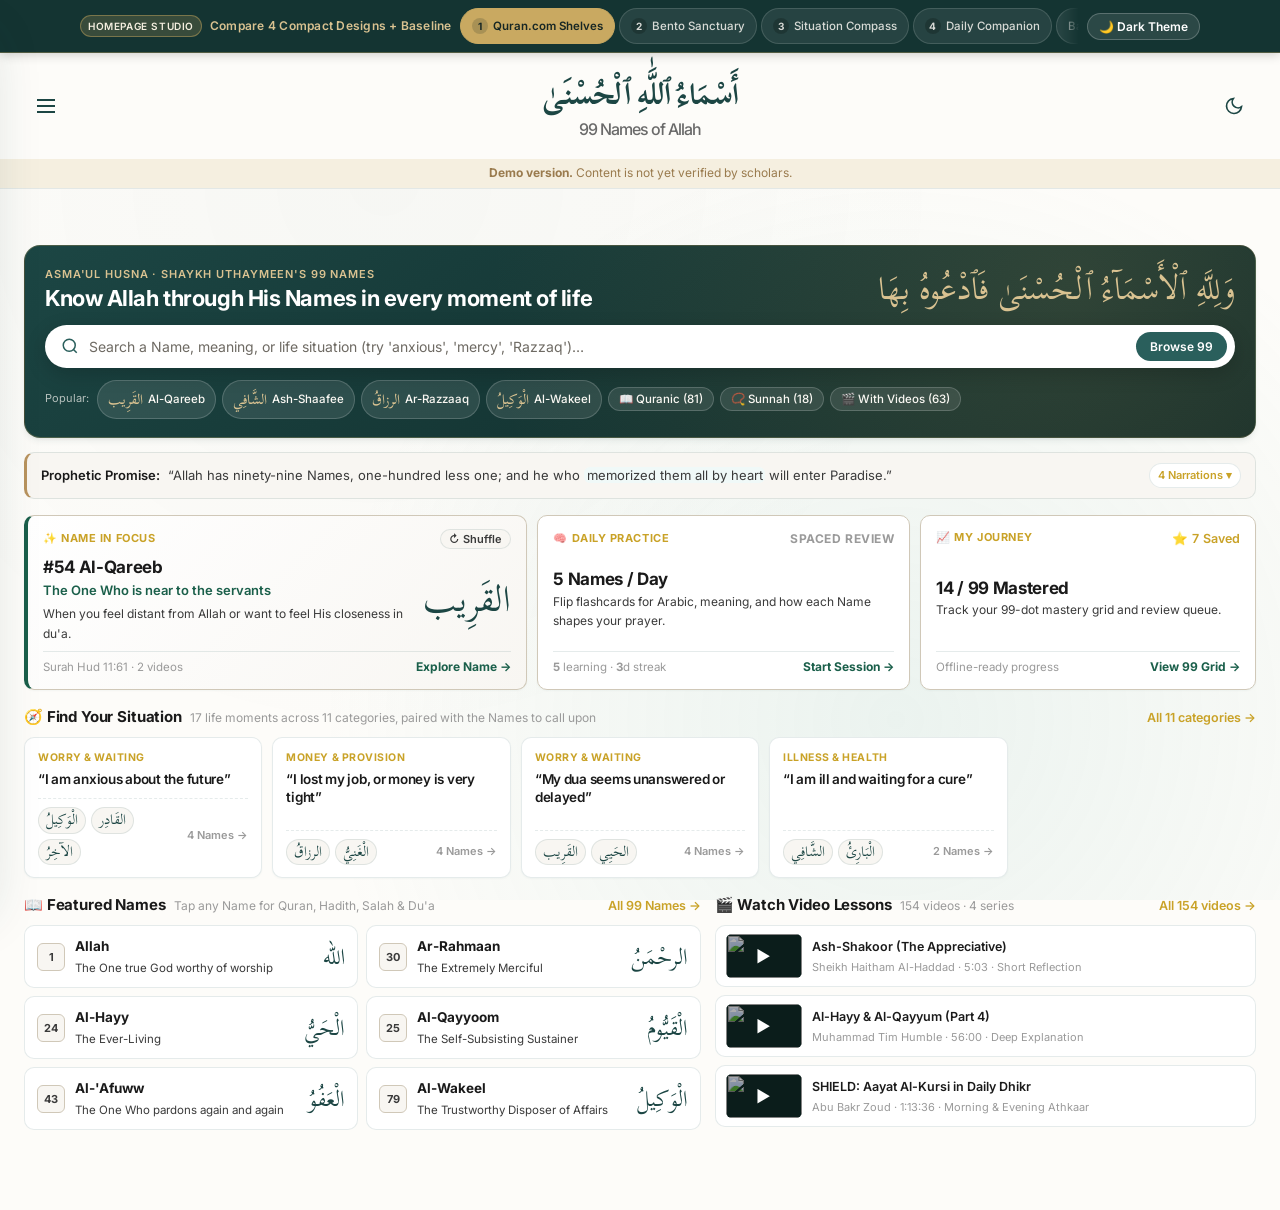
==== commit 90e6e8bc: "feat: thorough mobile optimisation (v1.21.0-mobile) - sticky studio bar stacks below header (--studi" ====
--- a/iterations/index.html
+++ b/iterations/index.html
@@ -2,7 +2,7 @@
 <html lang="en">
 <head>
   <meta charset="UTF-8">
-  <meta name="viewport" content="width=device-width, initial-scale=1.0">
+  <meta name="viewport" content="width=device-width, initial-scale=1.0, viewport-fit=cover">
   <meta name="description" content="Homepage Design Iterations for Names of Allah PWA — Inspired by Quran.com & Usul.ai">
   <meta name="theme-color" content="#2A5F5C">
 
@@ -47,7 +47,7 @@
     <div class="iter-studio-inner">
       <div class="iter-studio-brand">
         <span class="iter-studio-badge">Homepage Studio</span>
-        <span>Compare 4 Compact Designs + Baseline</span>
+        <span class="iter-studio-tagline">Compare 4 Compact Designs + Baseline</span>
       </div>
       <div class="iter-tabs" role="tablist">
         <button type="button" class="iter-tab active" role="tab" aria-selected="true" data-iter="v1">
@@ -1247,9 +1247,7 @@
       border-color: rgba(255, 255, 255, 0.2);
     }
     [data-theme="dark"] .v1-hadith-ribbon,
-    [data-theme="dark"] .bento-hadith,
-    [data-theme="dark"] .v3-hadith-footer,
-    [data-theme="dark"] .v4-hadith-card {
+    [data-theme="dark"] .v3-hadith-footer {
       background: linear-gradient(135deg, rgba(212, 180, 74, 0.12) 0%, rgba(45, 138, 110, 0.12) 100%);
       border-color: rgba(212, 180, 74, 0.35);
     }
@@ -1257,13 +1255,10 @@
     [data-theme="dark"] .v1-situation-pill,
     [data-theme="dark"] .v1-video-card,
     [data-theme="dark"] .bento-cell,
-    [data-theme="dark"] .bento-sit-btn,
-    [data-theme="dark"] .v3-compass-btn,
     [data-theme="dark"] .v3-panel,
     [data-theme="dark"] .v3-sit-rx-card,
     [data-theme="dark"] .v3-rx-name-chip,
     [data-theme="dark"] .v4-card,
-    [data-theme="dark"] .v4-sit-chip,
     [data-theme="dark"] .v4-lens-box,
     [data-theme="dark"] .v4-video-row,
     [data-theme="dark"] .name-card,
@@ -1660,12 +1655,36 @@
       var browseQuery = '';
       var activeSituationId = null;
 
+      var __scrollLockCount = 0;
+      var __scrollLockY = 0;
+      function lockBodyScroll() {
+        if (__scrollLockCount++ === 0) {
+          __scrollLockY = window.scrollY;
+          document.body.style.position = 'fixed';
+          document.body.style.top = '-' + __scrollLockY + 'px';
+          document.body.style.left = '0';
+          document.body.style.right = '0';
+          document.body.style.width = '100%';
+        }
+      }
+      function unlockBodyScroll() {
+        if (__scrollLockCount === 0) return;
+        if (--__scrollLockCount === 0) {
+          document.body.style.position = '';
+          document.body.style.top = '';
+          document.body.style.left = '';
+          document.body.style.right = '';
+          document.body.style.width = '';
+          window.scrollTo(0, __scrollLockY);
+        }
+      }
+
       function closeNavDrawer() {
         var drawer = document.getElementById('navDrawer');
         var toggle = document.getElementById('menuToggle');
         if (drawer) drawer.setAttribute('aria-hidden', 'true');
         if (toggle) toggle.setAttribute('aria-expanded', 'false');
-        document.body.style.overflow = '';
+        unlockBodyScroll();
       }
 
       function openNavDrawer() {
@@ -1673,7 +1692,7 @@
         var toggle = document.getElementById('menuToggle');
         if (drawer) drawer.setAttribute('aria-hidden', 'false');
         if (toggle) toggle.setAttribute('aria-expanded', 'true');
-        document.body.style.overflow = 'hidden';
+        lockBodyScroll();
       }
 
       function injectBackToHomeBanner(containerEl, titleText) {
@@ -1941,7 +1960,7 @@
           modal.id = 'nameModal';
           modal.style.cssText = 'position:fixed;inset:0;z-index:9500;background:rgba(0,0,0,0.68);display:none;align-items:center;justify-content:center;padding:16px;overflow-y:auto;';
           modal.innerHTML =
-            '<div class="modal-content" style="background:var(--bg-card, #fff);color:var(--text-primary, #1e2422);max-width:640px;width:100%;max-height:90vh;overflow-y:auto;border-radius:16px;padding:22px;position:relative;box-shadow:0 20px 50px rgba(0,0,0,0.4);border:1px solid var(--border-light, #e2dcd0);">' +
+            '<div class="modal-content" style="background:var(--bg-card, #fff);color:var(--text-primary, #1e2422);max-width:640px;width:100%;max-height:min(90vh,90dvh);overflow-y:auto;border-radius:16px;padding:22px;position:relative;box-shadow:0 20px 50px rgba(0,0,0,0.4);border:1px solid var(--border-light, #e2dcd0);">' +
               '<button type="button" id="modalClose" aria-label="Close modal" style="position:absolute;top:14px;right:14px;width:34px;height:34px;border-radius:50%;border:1px solid var(--border-medium);background:var(--bg-secondary);color:var(--text-primary);font-size:1.2rem;cursor:pointer;display:flex;align-items:center;justify-content:center;">×</button>' +
               '<div id="modalBody"></div>' +
             '</div>';
@@ -2065,7 +2084,7 @@
           vModal.id = 'videoPlayerModal';
           vModal.style.cssText = 'position:fixed;inset:0;z-index:9600;background:rgba(0,0,0,0.75);display:none;align-items:center;justify-content:center;padding:16px;';
           vModal.innerHTML =
-            '<div class="modal-content" style="background:var(--bg-card, #fff);color:var(--text-primary, #1e2422);max-width:680px;width:100%;border-radius:16px;padding:20px;position:relative;box-shadow:0 20px 50px rgba(0,0,0,0.45);border:1px solid var(--border-light);">' +
+            '<div class="modal-content" style="background:var(--bg-card, #fff);color:var(--text-primary, #1e2422);max-width:680px;width:100%;max-height:min(90vh,90dvh);overflow-y:auto;border-radius:16px;padding:20px;position:relative;box-shadow:0 20px 50px rgba(0,0,0,0.45);border:1px solid var(--border-light);">' +
               '<button type="button" id="videoModalClose" aria-label="Close" style="position:absolute;top:14px;right:14px;width:34px;height:34px;border-radius:50%;border:1px solid var(--border-medium);background:var(--bg-secondary);color:var(--text-primary);font-size:1.2rem;cursor:pointer;">×</button>' +
               '<div id="videoModalBody"></div>' +
             '</div>';
--- a/css/base.css
+++ b/css/base.css
@@ -31,6 +31,7 @@
   font-size: 16px;
   -webkit-text-size-adjust: 100%;
   scroll-behavior: smooth;
+  overflow-x: clip; /* clip (not hidden) keeps position: sticky working */
 }
 
 body {
@@ -43,6 +44,20 @@
   background: var(--bg-page);
   -webkit-font-smoothing: antialiased;
   -moz-osx-font-smoothing: grayscale;
+  overflow-x: clip;
+  -webkit-tap-highlight-color: transparent;
+}
+
+/* Long tokens (transliterations, URLs) must never push the page wide */
+p, li, h1, h2, h3, h4, h5, h6, figcaption {
+  overflow-wrap: anywhere;
+}
+
+/* iOS zooms the viewport on any focused input below 16px */
+@media (pointer: coarse) {
+  input, textarea, select {
+    font-size: max(1rem, 1em);
+  }
 }
 
 body::before {
--- a/css/components.css
+++ b/css/components.css
@@ -5,7 +5,8 @@
 /* Header */
 .header {
   position: sticky;
-  top: 0;
+  /* pin below the sticky studio bar (set in iterations.css); 0 when absent */
+  top: var(--studio-bar-h, 0px);
   z-index: var(--z-sticky);
   background: var(--paper);
   border-bottom: var(--border-width-1) solid var(--border-light);
@@ -272,7 +273,9 @@
 .nav-menu {
   flex: 1;
   padding: var(--space-3) 0;
+  padding-bottom: calc(var(--space-3) + env(safe-area-inset-bottom, 0px));
   overflow-y: auto;
+  overscroll-behavior: contain;
 }
 
 .nav-link {
@@ -303,6 +306,7 @@
 /* Main */
 .main {
   min-height: calc(100vh - 5.5rem);
+  min-height: calc(100dvh - 5.5rem); /* dvh tracks the iOS dynamic toolbar */
   padding: var(--space-section-sm) 0;
 }
 
@@ -463,6 +467,7 @@
   align-items: center;
   gap: var(--space-4);
   padding: var(--space-4) var(--space-6);
+  padding-bottom: calc(var(--space-4) + env(safe-area-inset-bottom, 0px));
 }
 
 .install-text {
@@ -503,7 +508,7 @@
 /* ==================== Toast Notifications ==================== */
 .toast {
   position: fixed;
-  bottom: var(--space-2xl);
+  bottom: calc(var(--space-2xl) + env(safe-area-inset-bottom, 0px));
   left: 50%;
   transform: translateX(-50%) translateY(100px);
   background: var(--ink);
@@ -704,3 +709,30 @@
     transition: none;
   }
 }
+
+/* ---------- Touch: hadith dots 32px (compact — 44px rows ate phone space),
+   no sticky hover transforms ---------- */
+@media (pointer: coarse) {
+  .hadith-dot {
+    width: 2rem;
+    height: 2rem;
+  }
+  .hadith-dot::after {
+    inset: 0.5rem;
+  }
+}
+
+@media (hover: none) {
+  .name-card:hover,
+  .home-option:hover,
+  .hadith-dot:hover {
+    transform: none;
+  }
+}
+
+/* ---------- Text floors on phones ---------- */
+@media (max-width: 640px) {
+  .demo-banner {
+    font-size: 14px; /* real sentence, not decoration */
+  }
+}
--- a/css/names.css
+++ b/css/names.css
@@ -257,7 +257,9 @@
   position: relative;
   width: min(92vw, var(--container-4xl));
   max-height: 90vh;
+  max-height: min(90vh, 90dvh); /* dvh tracks the iOS dynamic toolbar */
   overflow-y: auto;
+  overscroll-behavior: contain; /* scrolling stops at the modal edge */
   background: var(--bg-card);
   border: var(--border-width-1) solid var(--border-subtle);
   border-radius: var(--radius-modal);
@@ -484,20 +486,21 @@
   padding: var(--space-12);
 }
 
-.modal-body::-webkit-scrollbar {
+/* the scrolling element is .modal-content (overflow-y: auto), not .modal-body */
+.modal-content::-webkit-scrollbar {
   width: 8px;
 }
 
-.modal-body::-webkit-scrollbar-track {
+.modal-content::-webkit-scrollbar-track {
   background: var(--bg-subtle);
 }
 
-.modal-body::-webkit-scrollbar-thumb {
+.modal-content::-webkit-scrollbar-thumb {
   background: var(--teal-200);
   border-radius: var(--border-radius-full);
 }
 
-.modal-body::-webkit-scrollbar-thumb:hover {
+.modal-content::-webkit-scrollbar-thumb:hover {
   background: var(--teal-300);
 }
 
@@ -891,8 +894,10 @@
 
 .video-player-box {
   position: relative;
-  width: 100%;
-  max-width: 60rem;
+  /* never taller than the screen: cap width by available height so the
+     16:9 frame + title bar stay reachable in landscape */
+  width: min(100%, calc((100dvh - 6.5rem) * 16 / 9), 60rem);
+  margin: 0 auto;
 }
 
 .video-player-bar {
@@ -919,6 +924,7 @@
   display: block;
   width: 100%;
   aspect-ratio: 16 / 9;
+  max-height: calc(100dvh - 6.5rem);
   border: 0;
   border-radius: var(--border-radius-lg);
   background: #000;
@@ -1052,3 +1058,22 @@
     color: var(--teal-300);
   }
 }
+
+/* ---------- Touch targets ---------- */
+@media (pointer: coarse) {
+  .video-parts-toggle {
+    min-height: 44px;
+  }
+  .video-row {
+    min-height: 44px;
+  }
+}
+
+/* ---------- Text floors on phones ---------- */
+@media (max-width: 640px) {
+  .video-row-detail,
+  .video-row-topic,
+  .video-row-also {
+    font-size: 12.5px;
+  }
+}
--- a/css/memorization.css
+++ b/css/memorization.css
@@ -375,3 +375,26 @@
     font-size: 2rem;
   }
 }
+
+/* ---------- Touch: no sticky hover transform on assessment buttons ---------- */
+@media (hover: none) {
+  .assessment-btn:hover {
+    transform: none;
+  }
+  .assessment-btn:active {
+    transform: scale(0.98);
+  }
+}
+
+/* ---------- Phones / short screens: fit the card, scroll long content ---------- */
+@media (max-width: 640px), (max-height: 700px) {
+  .flashcard {
+    height: min(34rem, calc(100dvh - 10rem));
+    min-height: 20rem;
+  }
+  .card-face {
+    justify-content: safe center; /* falls back to top-aligned when overflowing */
+    overflow-y: auto;
+    overscroll-behavior: contain;
+  }
+}
--- a/css/progress.css
+++ b/css/progress.css
@@ -333,3 +333,21 @@
     max-width: 560px;
   }
 }
+
+/* ---------- Touch: dots need no hover magnification ---------- */
+@media (hover: none) {
+  .name-dot:hover {
+    transform: none;
+  }
+}
+
+.name-dot:active {
+  transform: scale(0.92);
+}
+
+/* Stats rail: fade hints the strip continues past the right edge */
+.progress-stats {
+  mask-image: linear-gradient(to right, #000 0, #000 calc(100% - 18px), transparent 100%);
+  -webkit-mask-image: linear-gradient(to right, #000 0, #000 calc(100% - 18px), transparent 100%);
+  overscroll-behavior-x: contain;
+}
--- a/css/situations.css
+++ b/css/situations.css
@@ -36,7 +36,7 @@
 
 .situation-category-grid {
   display: grid;
-  grid-template-columns: repeat(auto-fill, minmax(16rem, 1fr));
+  grid-template-columns: repeat(auto-fill, minmax(min(16rem, 100%), 1fr)); /* min() guard: track never exceeds container */
   gap: var(--space-4);
   padding-bottom: var(--space-12);
 }
@@ -120,7 +120,7 @@
 
 .situation-names {
   display: grid;
-  grid-template-columns: repeat(auto-fill, minmax(18rem, 1fr));
+  grid-template-columns: repeat(auto-fill, minmax(min(18rem, 100%), 1fr)); /* min() guard: track never exceeds container */
   gap: var(--space-4);
   padding-bottom: var(--space-12);
 }
--- a/iterations/iterations.css
+++ b/iterations/iterations.css
@@ -5,14 +5,23 @@
    ========================================================================== */
 
 /* ---------- 1. Sticky Iteration Switcher Bar (Studio Controls) ---------- */
+/* Bar height is exposed as --studio-bar-h so the app header can pin below it
+   (components.css: .header { top: var(--studio-bar-h) }). Keep these values
+   in sync with the bar's padding + one content row. */
+:root {
+  --studio-bar-h: 53px; /* 12px padding + 36px row + 4px tab strip pad + 1px border */
+}
+
 .iter-studio-bar {
   position: sticky;
   top: 0;
-  z-index: 250;
+  z-index: calc(var(--z-sticky, 1100) + 10); /* above the app header */
   background: var(--teal-800, #163836);
   color: #FAF8F3;
   border-bottom: 1px solid rgba(201, 169, 97, 0.35);
   padding: 6px 12px;
+  padding-left: max(12px, env(safe-area-inset-left, 0px));
+  padding-right: max(12px, env(safe-area-inset-right, 0px));
   font-size: 12px;
   box-shadow: 0 2px 10px rgba(0, 0, 0, 0.18);
 }
@@ -24,7 +33,7 @@
   align-items: center;
   justify-content: space-between;
   gap: 8px;
-  flex-wrap: wrap;
+  flex-wrap: nowrap; /* one row at every width; tabs scroll instead */
 }
 
 .iter-studio-brand {
@@ -53,9 +62,15 @@
   align-items: center;
   gap: 4px;
   overflow-x: auto;
+  overscroll-behavior-x: contain;
   max-width: 100%;
+  min-width: 0; /* shrink inside the nowrap bar row, then scroll */
   padding: 2px 0;
   scrollbar-width: none;
+  scroll-snap-type: x proximity;
+  /* fade hints that the strip continues past the right edge */
+  mask-image: linear-gradient(to right, #000 0, #000 calc(100% - 18px), transparent 100%);
+  -webkit-mask-image: linear-gradient(to right, #000 0, #000 calc(100% - 18px), transparent 100%);
 }
 .iter-tabs::-webkit-scrollbar {
   display: none;
@@ -107,6 +122,30 @@
   background: rgba(22, 38, 36, 0.18);
 }
 
+/* Desktop controls match --studio-bar-h: 48px = 12px padding + 36px row */
+.iter-tab {
+  min-height: 36px;
+}
+
+/* Phones: tab strip only — the brand badge is noise here and the page header
+   already carries a theme toggle, so both are dropped to save vertical space. */
+@media (max-width: 767px) {
+  :root {
+    --studio-bar-h: 47px; /* 12px padding + 30px tabs + 4px strip pad + 1px border */
+  }
+  .iter-studio-brand,
+  .studio-theme-btn {
+    /* !important: both pages ship a later inline <style> with
+       display:inline-flex on this button; phones must not show it */
+    display: none !important;
+  }
+  .iter-tab {
+    min-height: 30px;
+    padding: 4px 10px;
+    font-size: 12px;
+  }
+}
+
 /* Adjust main container for tighter, modern layout */
 #welcomeView.iter-welcome-view {
   padding-top: var(--space-sm);
@@ -265,7 +304,7 @@
 
 .shelf-subtitle {
   font-size: 12px;
-  color: var(--text-muted);
+  color: var(--text-quaternary);
 }
 
 .shelf-link {
@@ -325,6 +364,7 @@
 
 .v1-hero-title-block {
   text-align: left;
+  min-width: 0; /* share the row safely with the calligraphy */
 }
 
 .v1-hero-eyebrow {
@@ -350,6 +390,19 @@
   color: var(--gold-300, #DCC68E);
   line-height: 1.2;
   white-space: nowrap;
+  min-width: 0;
+}
+
+/* Narrow phones: let the calligraphy take its own row and wrap instead of
+   pushing the hero ~94px past the viewport */
+@media (max-width: 519px) {
+  .v1-hero-top {
+    flex-wrap: wrap;
+  }
+  .v1-hero-calligraphy {
+    white-space: normal;
+    line-height: 1.45;
+  }
 }
 
 /* Prominent Search Bar (Quran.com centerpiece) */
@@ -437,8 +490,74 @@
   box-shadow: var(--shadow-xl);
   max-height: 320px;
   overflow-y: auto;
+  overscroll-behavior: contain;
   z-index: 100;
   padding: 6px;
+}
+
+/* v1 search dropdown rows (built by app.js; 44px touch targets) */
+.v1-drop-label {
+  font-size: 0.7rem;
+  font-weight: 700;
+  text-transform: uppercase;
+  letter-spacing: 0.05em;
+  color: var(--text-quaternary);
+  padding: 6px 10px;
+}
+
+.v1-drop-label-sits {
+  margin-top: 4px;
+}
+
+.v1-drop-item {
+  width: 100%;
+  text-align: left;
+  padding: 8px 10px;
+  min-height: 44px;
+  border: none;
+  background: transparent;
+  color: var(--text-primary);
+  display: flex;
+  justify-content: space-between;
+  align-items: center;
+  gap: 10px;
+  border-radius: 8px;
+  cursor: pointer;
+}
+
+.v1-drop-item:hover,
+.v1-drop-item:active {
+  background: var(--bg-subtle);
+}
+
+.v1-drop-meaning {
+  color: var(--text-secondary);
+  font-size: 0.85rem;
+}
+
+.v1-drop-arabic {
+  font-family: var(--font-arabic);
+  font-size: 1.25rem;
+  color: var(--teal-600);
+  flex-shrink: 0;
+}
+
+.v1-drop-cat {
+  color: var(--text-quaternary);
+  font-size: 0.78rem;
+}
+
+.v1-drop-open {
+  font-size: 0.78rem;
+  color: var(--teal-600);
+  font-weight: 600;
+  flex-shrink: 0;
+}
+
+.v1-drop-empty {
+  padding: 12px;
+  color: var(--text-quaternary);
+  font-size: 0.85rem;
 }
 
 .v1-search-result-item {
@@ -470,7 +589,7 @@
 .v1-search-result-num {
   font-size: 11px;
   font-weight: 700;
-  color: var(--text-muted);
+  color: var(--text-quaternary);
   background: var(--bg-subtle);
   padding: 2px 6px;
   border-radius: 4px;
@@ -657,7 +776,7 @@
 }
 
 .v1-spotlight-ref {
-  color: var(--text-muted);
+  color: var(--text-quaternary);
   font-size: 11.5px;
 }
 
@@ -772,34 +891,34 @@
 .v1-sit-count {
   font-size: 11px;
   font-weight: 600;
-  color: var(--text-muted);
+  color: var(--text-quaternary);
   white-space: nowrap;
 }
 
 /* Row 4: Two-Column Split — Featured Names Grid (Left) + Featured Video Series (Right) */
 .v1-bottom-split {
   display: grid;
-  grid-template-columns: 1.25fr 1fr;
+  grid-template-columns: minmax(0, 1.25fr) minmax(0, 1fr); /* 0 min: cards must shrink, not push wide */
   gap: 14px;
   align-items: start;
 }
 
 @media (max-width: 860px) {
   .v1-bottom-split {
-    grid-template-columns: 1fr;
+    grid-template-columns: minmax(0, 1fr);
   }
 }
 
 /* Compact Quran.com-style Name Mini-Cards */
 .v1-mini-names-grid {
   display: grid;
-  grid-template-columns: repeat(2, 1fr);
+  grid-template-columns: repeat(2, minmax(0, 1fr));
   gap: 8px;
 }
 
 @media (max-width: 520px) {
   .v1-mini-names-grid {
-    grid-template-columns: 1fr;
+    grid-template-columns: minmax(0, 1fr);
   }
 }
 
@@ -847,6 +966,7 @@
 
 .v1-mini-info {
   min-width: 0;
+  overflow: hidden; /* lets the ellipsis meaning clip instead of sizing the card */
 }
 
 .v1-mini-translit {
@@ -944,7 +1064,7 @@
 
 .v1-video-sub {
   font-size: 11px;
-  color: var(--text-muted);
+  color: var(--text-quaternary);
   margin: 0;
 }
 
@@ -1098,9 +1218,15 @@
 
 .bento-arabic-strip {
   display: grid;
-  grid-template-columns: repeat(3, 1fr);
+  grid-template-columns: repeat(3, minmax(0, 1fr)); /* 0 min lets tracks shrink, content wraps */
   gap: 7px;
   margin: 10px 0;
+}
+
+@media (max-width: 400px) {
+  .bento-arabic-strip {
+    grid-template-columns: repeat(2, minmax(0, 1fr)); /* 22px Arabic needs ~120px per tile */
+  }
 }
 
 .bento-arabic-tile {
@@ -1135,9 +1261,8 @@
 
 .bento-arabic-tile-sub {
   font-size: 10px;
-  color: var(--text-muted);
+  color: var(--text-quaternary);
   display: block;
-  white-space: nowrap;
   overflow: hidden;
   text-overflow: ellipsis;
 }
@@ -1179,7 +1304,7 @@
 
 .bento-series-speaker {
   font-size: 11px;
-  color: var(--text-muted);
+  color: var(--text-quaternary);
 }
 
 .bento-dock-inner {
@@ -1372,6 +1497,18 @@
 .v3-deck-panel {
   display: none;
 }
+/* v3 deck overrides: wider auto grids, min()-guarded so tracks never exceed
+   the container on narrow phones (was inline style in index.html) */
+.v3-deck .v1-mini-names-grid {
+  grid-template-columns: repeat(auto-fill, minmax(min(220px, 100%), 1fr));
+}
+
+.v3-deck .v1-video-stack {
+  display: grid;
+  grid-template-columns: repeat(auto-fit, minmax(min(260px, 100%), 1fr));
+  gap: 10px;
+}
+
 .v3-deck-panel.active {
   display: block;
 }
@@ -1382,14 +1519,14 @@
 
 .v4-split-layout {
   display: grid;
-  grid-template-columns: 1.05fr 1.25fr;
+  grid-template-columns: minmax(0, 1.05fr) minmax(0, 1.25fr); /* 0 min: worship card stays in bounds */
   gap: 16px;
   align-items: start;
 }
 
 @media (max-width: 860px) {
   .v4-split-layout {
-    grid-template-columns: 1fr;
+    grid-template-columns: minmax(0, 1fr);
   }
 }
 
@@ -1420,7 +1557,8 @@
 
 .v4-name-arabic {
   font-family: var(--font-arabic);
-  font-size: 46px;
+  /* unbreakable Arabic word: scale down on phones so it never exceeds the stage */
+  font-size: clamp(34px, 12.5vw, 46px);
   color: var(--color-arabic-card);
   line-height: 1.15;
   margin-bottom: 4px;
@@ -1442,7 +1580,7 @@
 
 .v4-lens-tabs {
   display: grid;
-  grid-template-columns: repeat(4, 1fr);
+  grid-template-columns: repeat(4, minmax(0, 1fr)); /* 0 min: labels wrap, card stays in bounds */
   gap: 4px;
   background: var(--bg-subtle);
   padding: 4px;
@@ -1485,6 +1623,7 @@
   display: flex;
   flex-direction: column;
   gap: 12px;
+  min-width: 0;
 }
 
 .v4-stack-box {
@@ -1494,3 +1633,86 @@
   padding: 13px 15px;
   box-shadow: var(--shadow-xs);
 }
+
+/* ---------- Touch targets & tap feedback (phones) ---------- */
+@media (pointer: coarse) {
+  .v1-quick-pill,
+  .compact-narration-pill,
+  .shelf-link,
+  .v1-shuffle-btn,
+  .bento-worship-pill,
+  .v1-sit-ar-chip,
+  .v4-lens-tab,
+  .v3-deck-tab {
+    min-height: 30px; /* compact by request — 44px rows of pills ate phone screens */
+    padding-top: max(3px, calc((30px - 1.4em) / 2));
+    padding-bottom: max(3px, calc((30px - 1.4em) / 2));
+  }
+  /* Arabic with harakat is illegible below 18px on tappable chips */
+  .v1-sit-ar-chip {
+    font-size: 18px;
+  }
+  .v1-quick-pill-ar {
+    font-size: 18px;
+  }
+}
+
+/* Hover transforms latch on touch (sticky :hover) — disable without hover */
+@media (hover: none) {
+  .v1-mini-name-card:hover,
+  .v1-quick-pill:hover,
+  .bento-arabic-tile:hover,
+  .v1-video-card:hover,
+  .v1-sit-card:hover,
+  .v3-compass-card:hover,
+  .v4-worship-card:hover {
+    transform: none;
+  }
+}
+
+/* Pressed feedback replaces hover affordance on touch */
+.v1-mini-name-card:active,
+.v1-quick-pill:active,
+.bento-arabic-tile:active,
+.v1-video-card:active,
+.iter-tab:active {
+  transform: scale(0.98);
+  transition-duration: 80ms;
+}
+
+/* ---------- Text floors on phones (≤640px) ---------- */
+@media (max-width: 640px) {
+  .iter-tab {
+    font-size: 12px;
+  }
+  .iter-studio-badge {
+    font-size: 11px; /* floor also serves the v2 pane's "Name in Focus" label */
+  }
+  .v1-mini-meaning {
+    font-size: 12.5px;
+  }
+  .v1-sit-count {
+    font-size: 12.5px;
+  }
+  .v1-video-title {
+    font-size: 14px;
+  }
+  .v1-video-sub {
+    font-size: 12.5px;
+  }
+  .bento-arabic-tile-en {
+    font-size: 12.5px;
+  }
+  .bento-arabic-tile-sub {
+    font-size: 11.5px;
+  }
+  .v4-lens-tab {
+    font-size: 12.5px;
+  }
+  .v1-shuffle-btn {
+    font-size: 12.5px;
+  }
+  .shelf-link {
+    font-size: 13px;
+  }
+}
